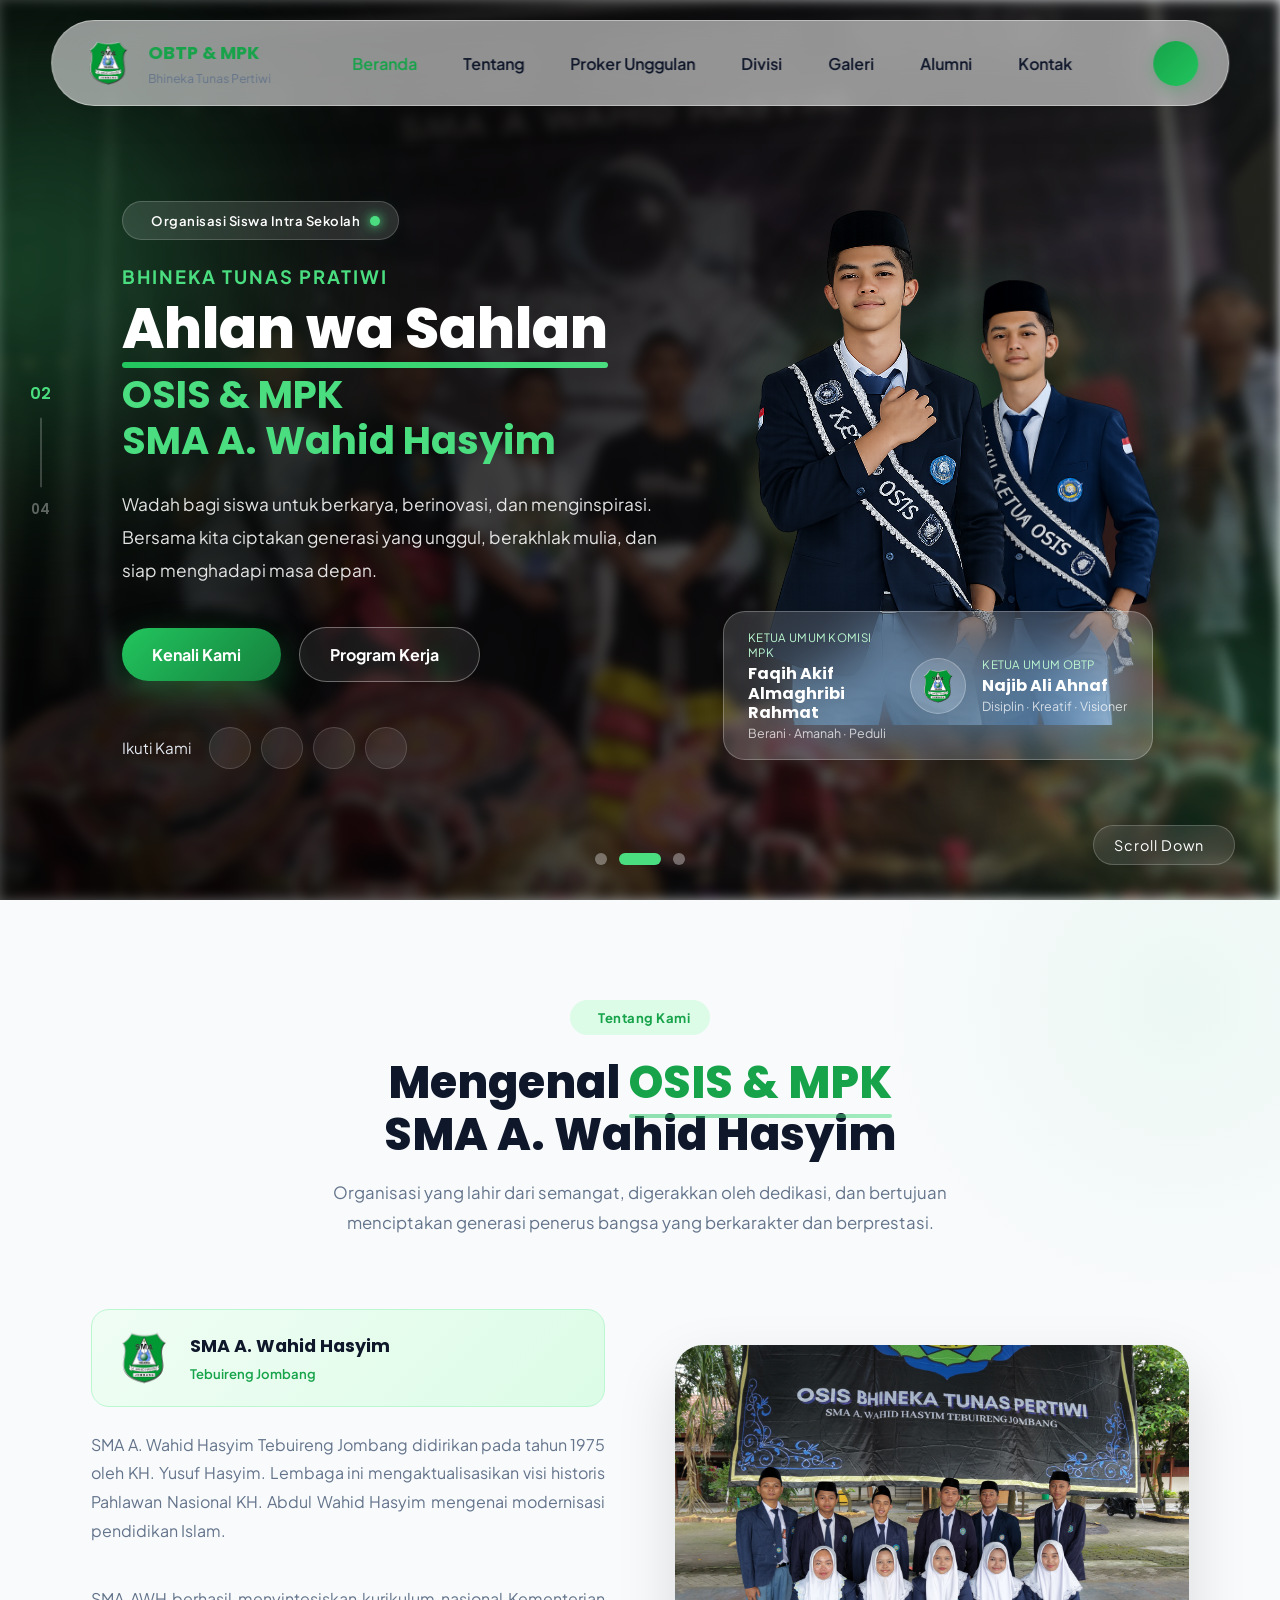
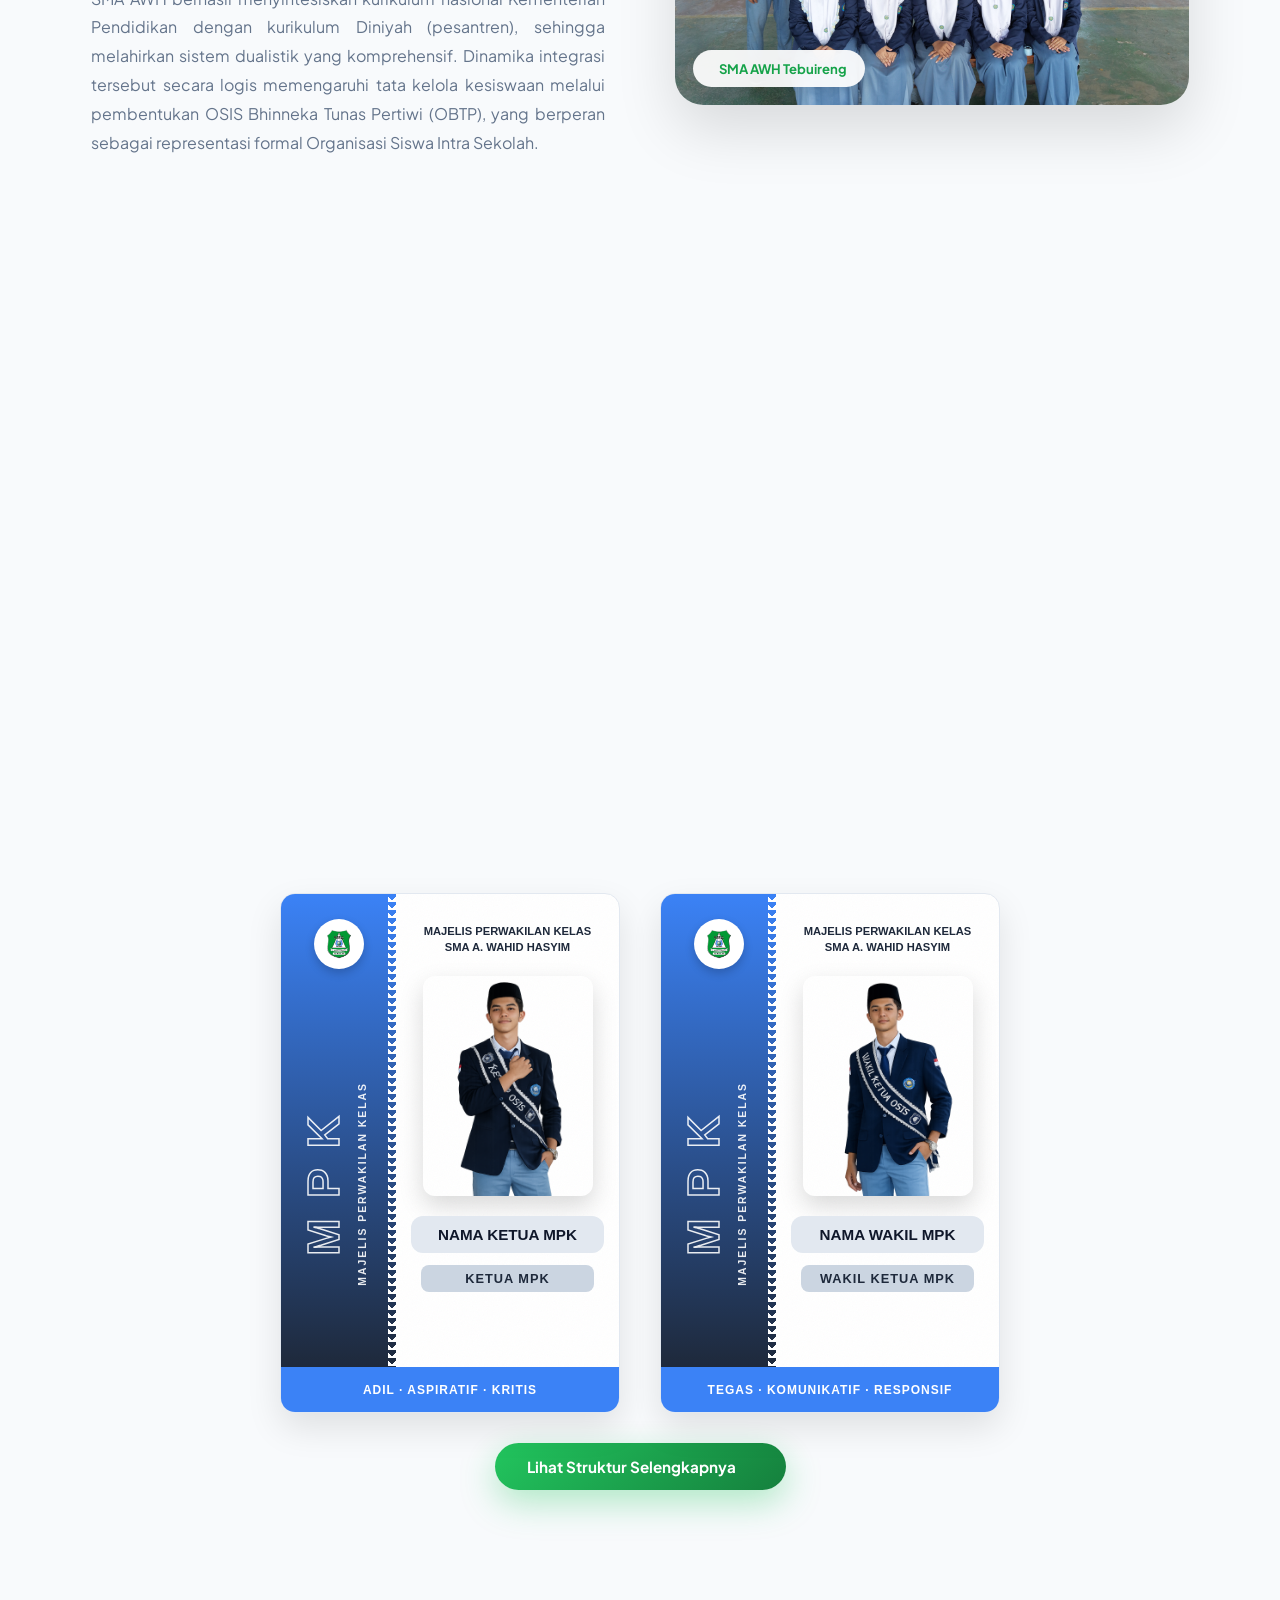
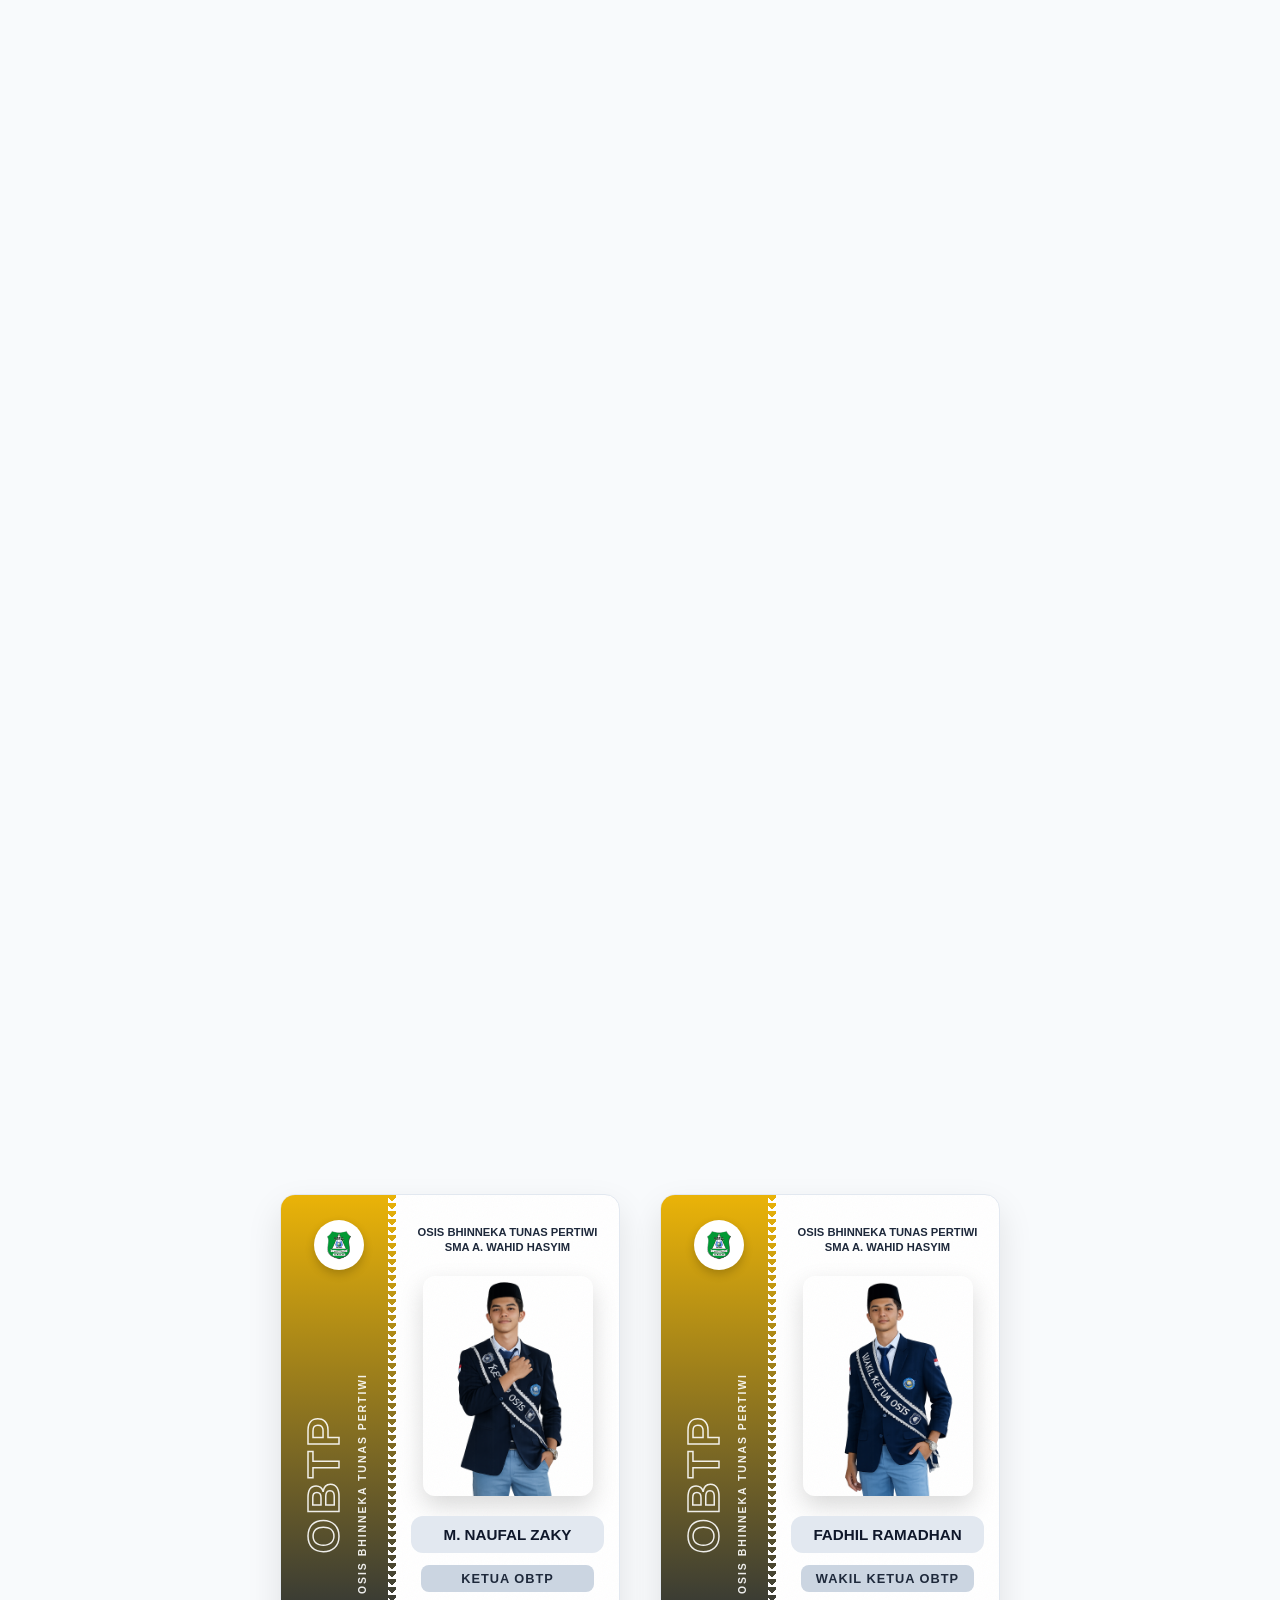
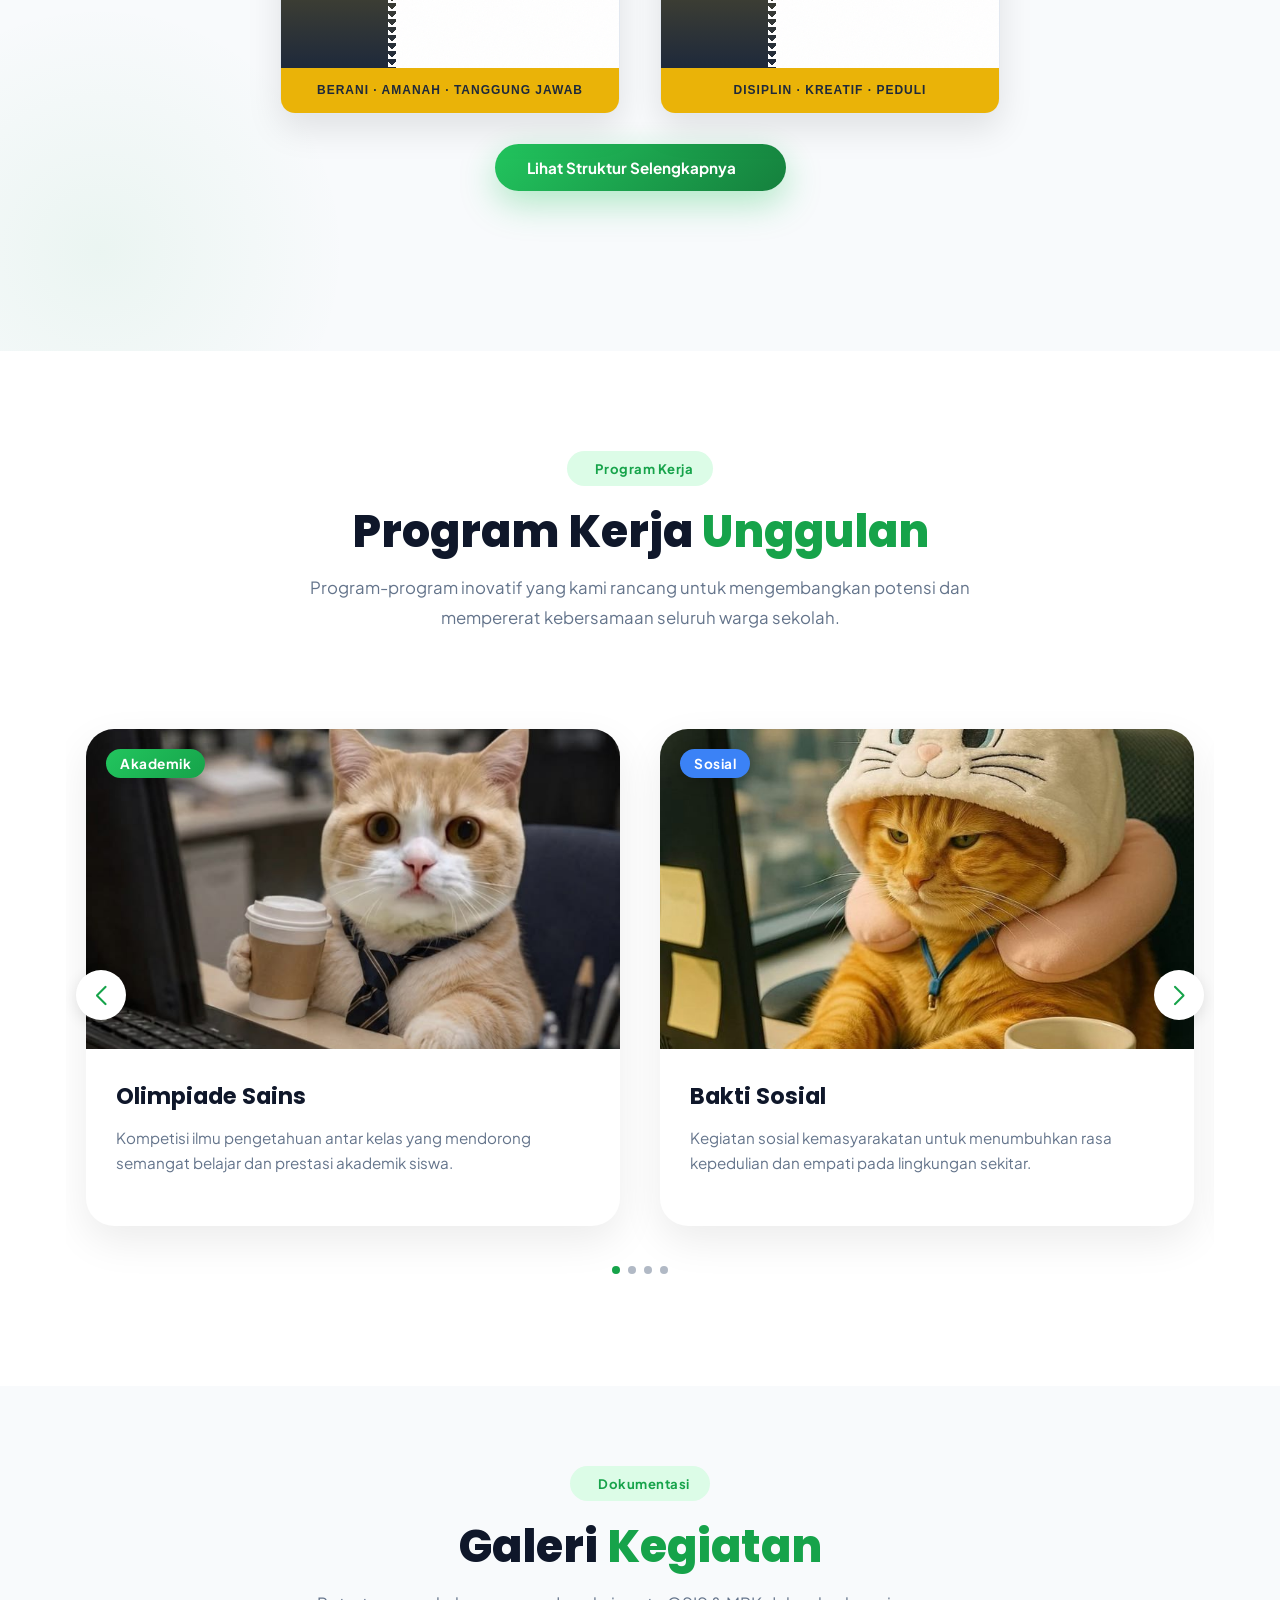
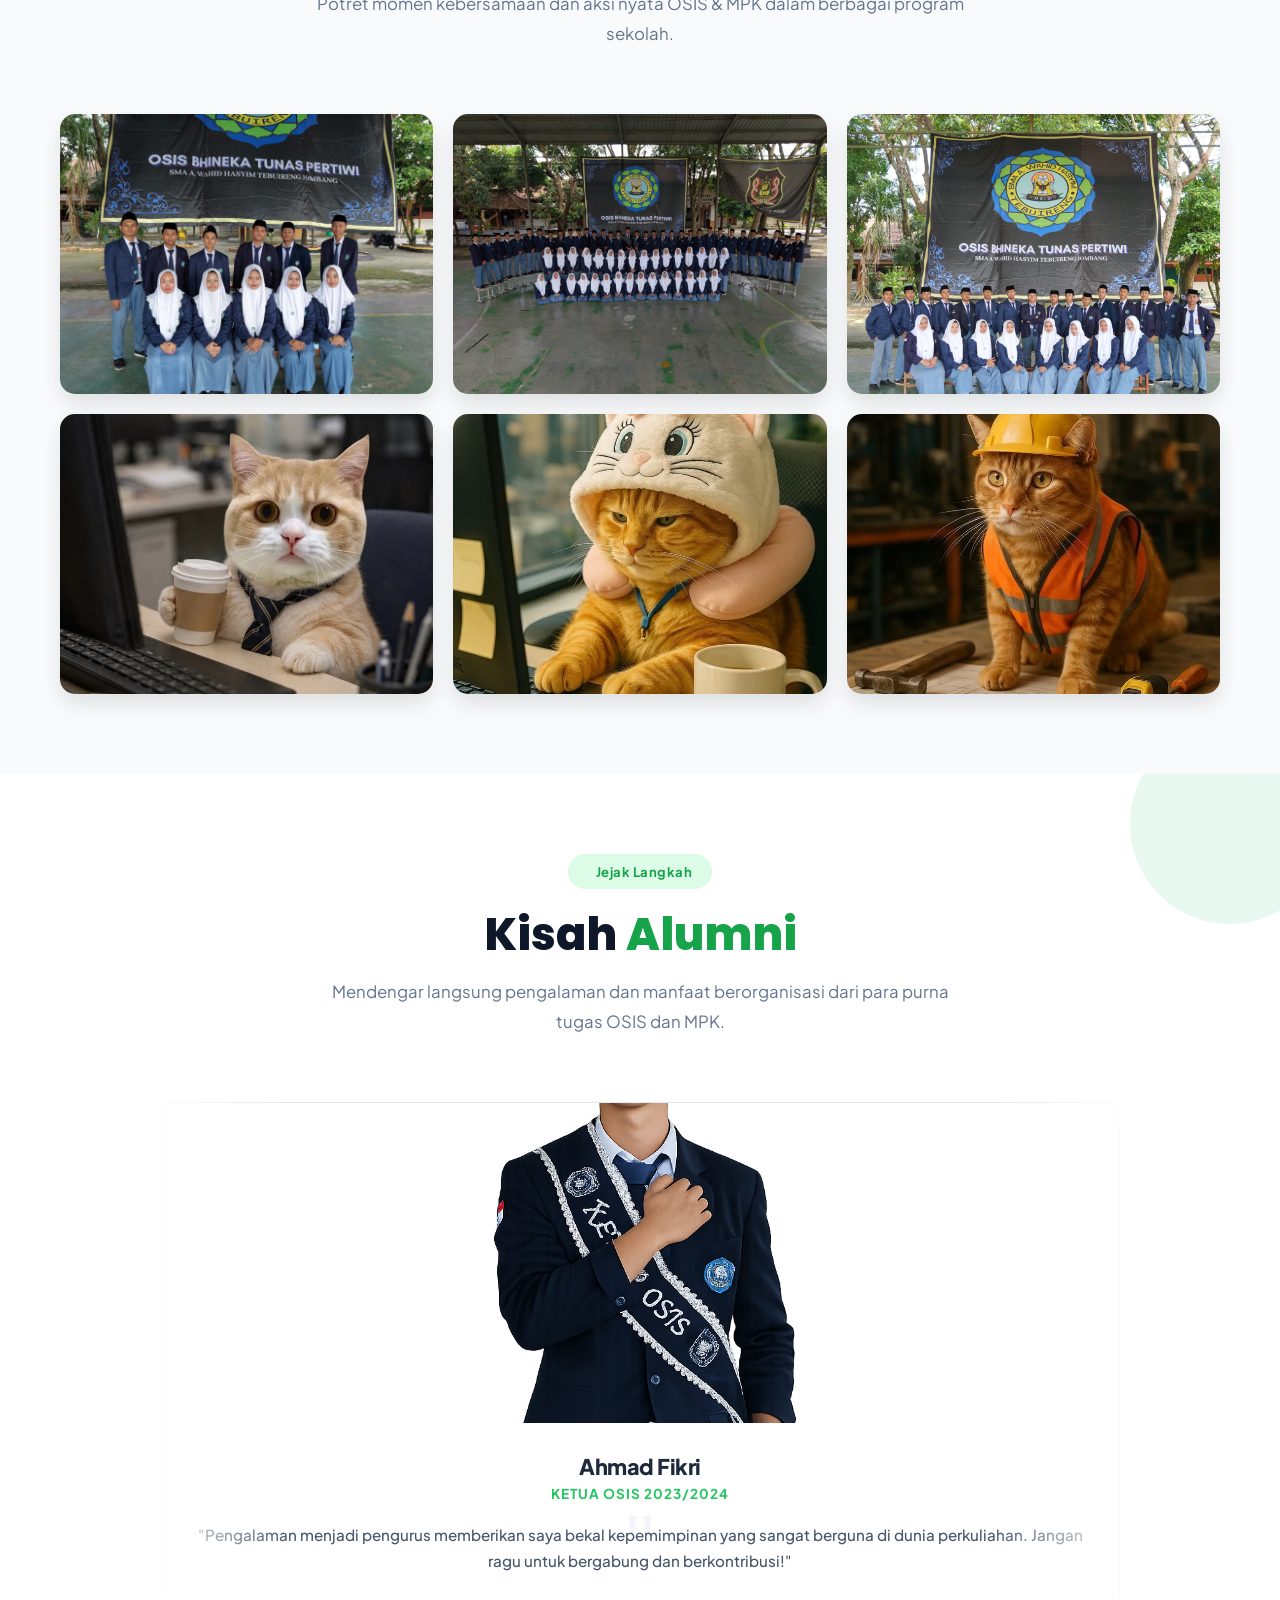
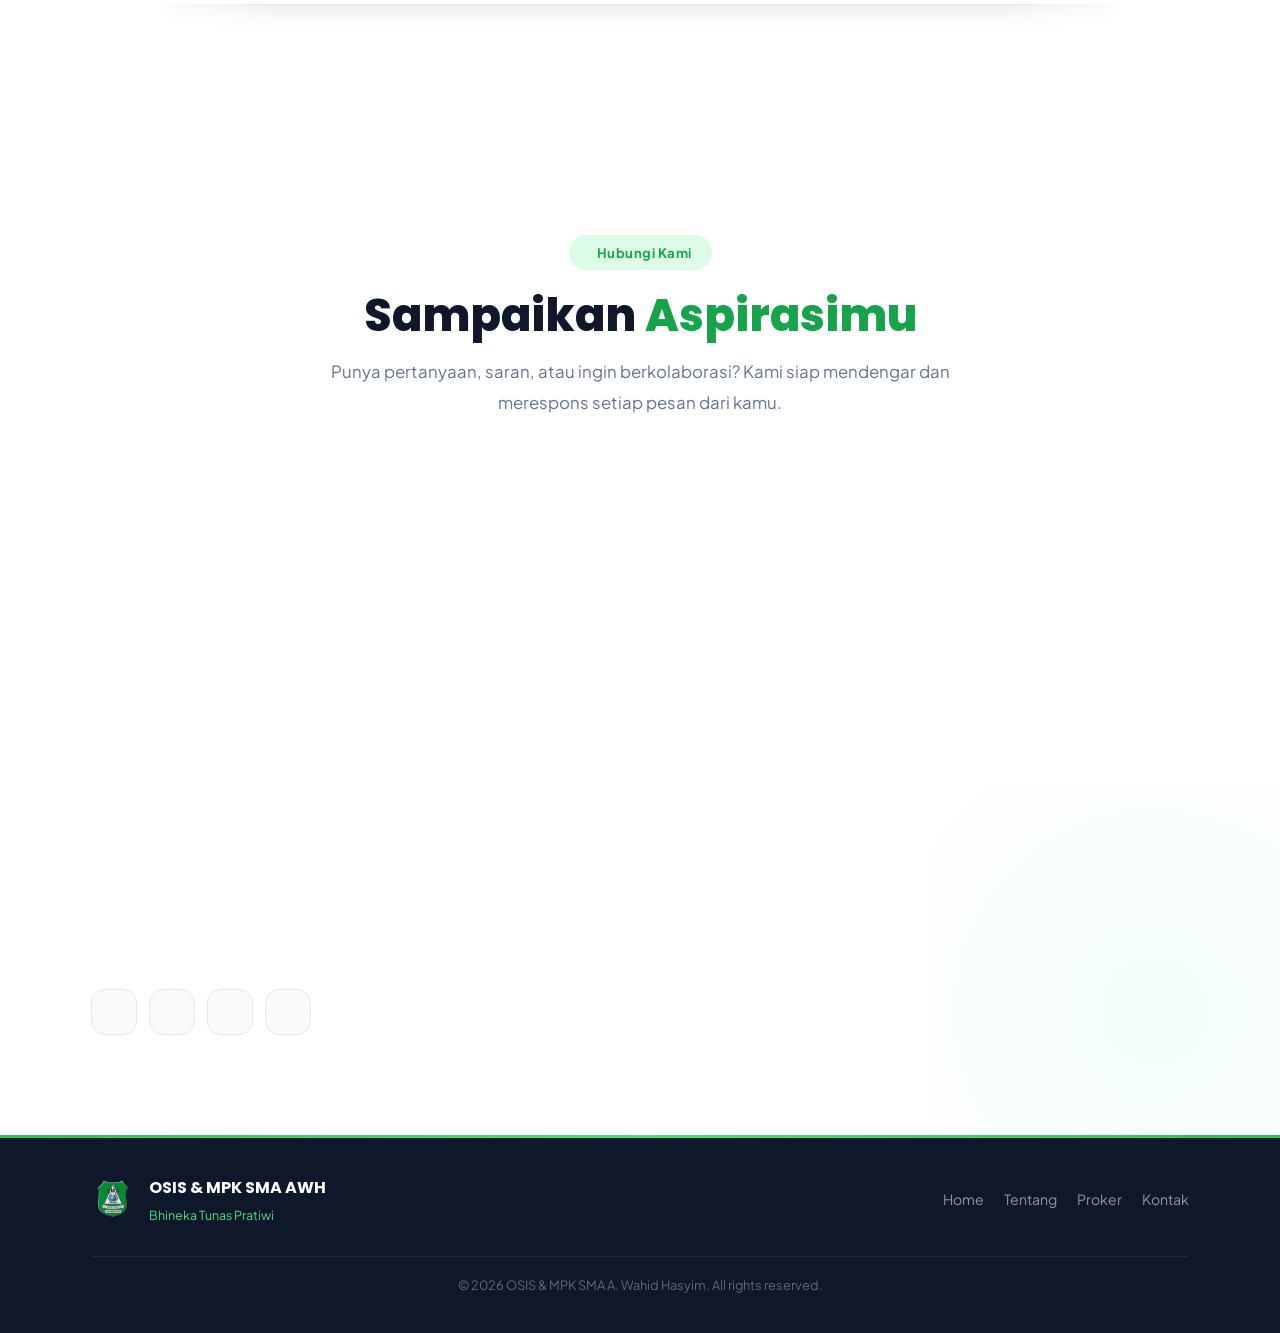
==== index.html @ 9068c8c9 "Initial commit" ====
<!DOCTYPE html>
<html lang="id">

<head>
    <meta charset="UTF-8">
    <meta name="viewport" content="width=device-width, initial-scale=1.0">
    <meta name="description"
        content="Website resmi OSIS & MPK SMA A. Wahid Hasyim - Bhineka Tunas Pratiwi. Organisasi Siswa Intra Sekolah yang bergerak dalam pengembangan potensi siswa.">
    <title>OSIS & MPK SMA A. Wahid Hasyim</title>

    <!-- Favicon -->
    <link rel="icon" type="image/png" href="assets/img/logosmaawh.png">

    <!-- Google Font -->
    <link rel="preconnect" href="https://fonts.googleapis.com">
    <link rel="preconnect" href="https://fonts.gstatic.com" crossorigin>
    <link
        href="https://fonts.googleapis.com/css2?family=Poppins:wght@400;500;600;700;800&family=Plus+Jakarta+Sans:wght@400;500;600;700&display=swap"
        rel="stylesheet">

    <!-- Remix Icon -->
    <link href="https://cdn.jsdelivr.net/npm/remixicon/fonts/remixicon.css" rel="stylesheet">

    <!-- Swiper CSS -->
    <link rel="stylesheet" href="https://cdn.jsdelivr.net/npm/swiper@10/swiper-bundle.min.css" />

    <link rel="stylesheet" href="assets/css/style.css">
    <link rel="stylesheet" href="assets/css/animations.css">
</head>

<body>

    <!-- Progress Bar -->
    <div class="progress-bar" id="progressBar"></div>

    <!-- =========================================
                    NAVBAR
    ========================================== -->
    <header class="navbar" id="navbar">
        <div class="navbar-container">

            <a href="#home" class="logo">
                <img src="assets/img/logosmaawh.png" alt="Logo OSIS">
                <div class="logo-text">
                    <h2>OBTP & MPK</h2>
                    <span>Bhineka Tunas Pertiwi</span>
                </div>
            </a>

            <nav class="desktop-menu">
                <a href="#home" class="nav-link active">Beranda</a>
                <a href="#tentang" class="nav-link">Tentang</a>
                <a href="#proker" class="nav-link">Proker Unggulan</a>
                <div class="dropdown">
                    <button class="dropdown-btn">Divisi <i class="ri-arrow-down-s-line"></i></button>
                    <div class="dropdown-content">
                        <a href="pengurus-obtp.html" class="dropdown-card">
                            <i class="ri-team-line"></i>
                            <div>
                                <h4>Divisi OBTP</h4>
                                <p>Pengelola program kerja OBTP</p>
                            </div>
                        </a>
                        <a href="pengurus-mpk.html" class="dropdown-card">
                            <i class="ri-government-line"></i>
                            <div>
                                <h4>Komisi MPK</h4>
                                <p>Pengawas dan penyalur aspirasi</p>
                            </div>
                        </a>
                    </div>
                </div>
                <a href="#galeri" class="nav-link">Galeri</a>
                <a href="#alumni" class="nav-link">Alumni</a>
                <a href="#kontak" class="nav-link">Kontak</a>
            </nav>

            <div class="nav-actions" style="display: flex; align-items: center; gap: 15px;">
                <button id="themeToggle" class="theme-toggle" aria-label="Toggle Dark Mode">
                    <i class="ri-moon-line"></i>
                </button>

                <button id="menuBtn" class="menu-btn"><i class="ri-menu-4-line"></i></button>
            </div>
        </div>
    </header>

    <!-- Mobile Menu -->
    <div class="mobile-menu" id="mobileMenu">
        <button id="closeBtn" class="close-btn"><i class="ri-close-line"></i></button>
        <div class="mobile-content">
            <a href="#home">Home</a>
            <a href="#tentang">Tentang</a>
            <a href="#proker">Proker Unggulan</a>
            <a href="pengurus-obtp.html">Divisi OBTP</a>
            <a href="pengurus-mpk.html">Komisi MPK</a>
            <a href="#galeri">Galeri</a>
            <a href="#alumni">Alumni</a>
            <a href="#kontak">Contact</a>
        </div>
    </div>

    <!-- =========================================
                HERO SECTION
    ========================================== -->
    <section class="hero" id="home">

        <!-- Particle Background for Hero -->
        <div id="hero-particles"></div>

        <div class="hero__background">
            <div class="hero__overlay"></div>
            <img src="assets/img/sekolah.jpg" class="hero__bg active" alt="Sekolah">
            <img src="assets/img/pensi.jpeg" class="hero__bg" alt="Pensi">
            <img src="assets/img/paskib.jpg" class="hero__bg" alt="Paskibra">
            <img src="assets/img/ger.webp" class="hero__bg" alt="Kegiatan">
        </div>

        <div class="hero__blur blur-1"></div>
        <div class="hero__blur blur-2"></div>

        <div class="hero__counter">
            <span class="hero__counter-num active-num">01</span>
            <div class="hero__counter-line">
                <div class="hero__counter-progress"></div>
            </div>
            <span class="hero__counter-num">04</span>
        </div>

        <div class="container hero__container">

            <!-- LEFT -->
            <div class="hero__content">
                <div class="hero__badge">
                    <i class="ri-team-fill"></i>
                    Organisasi Siswa Intra Sekolah
                    <span class="hero__dot"></span>
                </div>

                <h3 class="hero__small-title">Bhineka Tunas Pratiwi</h3>

                <h1 class="hero__title">
                    <span id="changingText">Selamat Datang</span>
                </h1>

                <h2 class="hero__school">
                    OSIS & MPK<br>SMA A. Wahid Hasyim
                </h2>

                <p class="hero__description">
                    Wadah bagi siswa untuk berkarya, berinovasi, dan menginspirasi.
                    Bersama kita ciptakan generasi yang unggul, berakhlak mulia,
                    dan siap menghadapi masa depan.
                </p>

                <div class="hero__buttons">
                    <a href="#tentang" class="btn btn-primary" id="btnKenaliKami">
                        Kenali Kami <i class="ri-arrow-right-line"></i>
                    </a>
                    <a href="#proker" class="btn btn-outline" id="btnProgramKerja">
                        Program Kerja <i class="ri-calendar-line"></i>
                    </a>
                </div>

                <div class="hero__social">
                    <span>Ikuti Kami</span>
                    <a href="#" id="socialIG" aria-label="Instagram"><i class="ri-instagram-line"></i></a>
                    <a href="#" id="socialYT" aria-label="YouTube"><i class="ri-youtube-line"></i></a>
                    <a href="#" id="socialTT" aria-label="TikTok"><i class="ri-tiktok-line"></i></a>
                    <a href="#" id="socialWeb" aria-label="Website"><i class="ri-global-line"></i></a>
                </div>
            </div>

            <!-- RIGHT -->
            <div class="hero__image">
                <div class="hero__circle"></div>

                <!-- Foto Ketua & Wakil -->
                <img src="assets/img/ketua.png" class="hero__person hero__ketua" alt="Ketua OSIS">
                <img src="assets/img/wakil.png" class="hero__person hero__wakil" alt="Wakil Ketua">

                <!-- Stat Card Kanan Atas -->
                <div class="hero__stat">
                    <i class="ri-team-fill"></i>
                    <h2>500+</h2>
                    <p>Siswa Aktif</p>
                </div>

                <!-- Stat Card Kanan Bawah -->
                <div class="hero__stat hero__stat--2">
                    <i class="ri-trophy-fill"></i>
                    <h2>25+</h2>
                    <p>Prestasi</p>
                </div>

                <!-- Profile Card Bawah -->
                <div class="hero__profile">
                    <div class="profile">
                        <small>Ketua Umum Komisi MPK</small>
                        <h3>Faqih Akif Almaghribi Rahmat</h3>
                        <p>Berani · Amanah · Peduli</p>
                    </div>
                    <div class="profile__logo">
                        <img src="assets/img/logosmaawh.png" alt="Logo">
                    </div>
                    <div class="profile">
                        <small>Ketua Umum OBTP</small>
                        <h3>Najib Ali Ahnaf</h3>
                        <p>Disiplin · Kreatif · Visioner</p>
                    </div>
                </div>
            </div>

        </div>

        <div class="hero__indicator">
            <span class="active"></span>
            <span></span>
            <span></span>
        </div>

        <div class="hero__scroll" id="scrollDown">
            <span>Scroll Down</span>
            <i class="ri-arrow-down-line"></i>
        </div>

    </section>

    <!-- =========================================
                TENTANG KAMI
    ========================================== -->
    <section class="about" id="tentang">

        <div class="about__header">
            <div class="about__badge">
                <i class="ri-information-line"></i> Tentang Kami
            </div>
            <h2 class="about__title">Mengenal <span>OSIS & MPK</span><br>SMA A. Wahid Hasyim</h2>
            <p class="about__subtitle">
                Organisasi yang lahir dari semangat, digerakkan oleh dedikasi, dan bertujuan
                menciptakan generasi penerus bangsa yang berkarakter dan berprestasi.
            </p>
        </div>

        <div class="container about__container" style="margin-bottom: 80px;">
            <!-- LEFT: INFO SMA AWH -->
            <div class="about__content">
                <div class="about__identity">
                    <img src="assets/img/logosmaawh.png" alt="Logo SMA AWH"
                        style="width: 60px; height: 60px; object-fit: contain;">
                    <div>
                        <h4>SMA A. Wahid Hasyim</h4>
                        <span>Tebuireng Jombang</span>
                    </div>
                </div>

                <p class="about__desc" style="text-align: justify; line-height: 1.8;">
                    SMA A. Wahid Hasyim Tebuireng Jombang didirikan pada tahun 1975 oleh KH. Yusuf Hasyim. Lembaga ini
                    mengaktualisasikan visi historis Pahlawan Nasional KH. Abdul Wahid Hasyim mengenai modernisasi
                    pendidikan Islam.
                </p>
                <p class="about__desc" style="text-align: justify; line-height: 1.8; margin-top: 15px;">
                    SMA AWH berhasil menyintesiskan kurikulum nasional Kementerian Pendidikan dengan kurikulum Diniyah
                    (pesantren), sehingga melahirkan sistem dualistik yang komprehensif. Dinamika integrasi tersebut
                    secara logis memengaruhi tata kelola kesiswaan melalui pembentukan OSIS Bhinneka Tunas Pertiwi
                    (OBTP), yang berperan sebagai representasi formal Organisasi Siswa Intra Sekolah.
                </p>
            </div>

            <!-- RIGHT: GALERI FOTO SMA AWH -->
            <div class="about__gallery">
                <div class="about__img-main">
                    <img src="assets/img/DJI_20260421094347_0028_D.JPG" alt="SMA A. Wahid Hasyim"
                        style="border-radius: 20px; box-shadow: 0 10px 30px rgba(0,0,0,0.1);">
                    <div class="about__img-badge">
                        <i class="ri-building-fill"></i> SMA AWH Tebuireng
                    </div>
                </div>
            </div>
        </div>

        <div class="container about__container" style="margin-bottom: 40px;">

            <!-- LEFT: INFO MPK -->
            <div class="about__content">
                <div class="about__identity">
                    <img src="assets/img/logosmaawh.png" alt="Logo MPK"
                        style="width: 60px; height: 60px; object-fit: contain;">
                    <div>
                        <h4>Komisi MPK</h4>
                        <span>Majelis Perwakilan Kelas</span>
                    </div>
                </div>

                <p class="about__desc" style="text-align: justify; line-height: 1.8;">
                    Majelis Perwakilan Kelas (MPK) adalah lembaga legislatif siswa yang berada dibawah naungan SMA A.
                    Wahid Hasyim Tebuireng yang berperan sebagai wadah aspirasi peserta didik serta menjadi mitra kerja
                    OSIS Bhinneka Tunas Pertiwi (OBTP) dalam menjalankan program-program sekolah. MPK bertugas
                    mengawasi, mengevaluasi, dan memberikan masukan terhadap kinerja OSIS agar kegiatan yang
                    dilaksanakan sesuai dengan kebutuhan dan kepentingan warga sekolah.
                </p>

                <p class="about__desc" style="text-align: justify; line-height: 1.8; margin-top: 15px;">
                    Di SMA A. Wahid Hasyim Tebuireng, MPK memiliki struktural yang di awasi langsung oleh Dewan Pembina
                    yang akan membimbing jalannya organisasi melalui Formatur atau Badan Pengurus Harian. Untuk
                    mendukung pelaksanaan tugas MPK, organisasi ini dibagi kedalam delapan komisi yang memiliki bidang
                    kerja masing-masing.
                </p>


            </div>

            <!-- RIGHT: GALERI FOTO MPK -->
            <div class="about__gallery">
                <div class="about__img-main">
                    <img src="assets/img/download (4).jpg" alt="Kegiatan MPK"
                        onerror="this.src='assets/img/FRS00737.JPG'">
                    <div class="about__img-badge">
                        <i class="ri-government-fill"></i> MPK SMA AWH
                    </div>
                </div>
                <div class="about__img-grid">
                    <div class="about__img-small">
                        <img src="assets/img/download (3).jpg" alt="Rapat MPK"
                            onerror="this.src='assets/img/DJI_20260421094347_0028_D.JPG'">
                        <div class="about__img-overlay"><i class="ri-group-line"></i></div>
                    </div>
                    <div class="about__img-small">
                        <img src="assets/img/download (5).jpg" alt="Aspirasi"
                            onerror="this.src='assets/img/DJI_20260427112136_0042_D.JPG'">
                        <div class="about__img-overlay"><i class="ri-file-list-3-line"></i></div>
                    </div>
                </div>
            </div>

        </div>

        <!-- PENGURUS MPK -->
        <div class="container about__pengurus" style="margin-bottom: 80px;">
            <div class="about__cards" style="display: flex; flex-wrap: wrap; justify-content: center; gap: 40px;">
                <div class="id-card id-card--mpk">
                    <div class="id-card__inner">
                        <div class="id-card__sidebar">
                            <div class="id-card__logo">
                                <img src="assets/img/logosmaawh.png" alt="Logo SMA AWH">
                            </div>
                            <div class="id-card__vert-wrapper">
                                <div class="id-card__vert-text">M P K</div>
                                <div class="id-card__vert-subtext">Majelis Perwakilan Kelas</div>
                            </div>
                        </div>
                        <div class="id-card__main">
                            <div class="id-card__header">
                                MAJELIS PERWAKILAN KELAS<br>SMA A. WAHID HASYIM
                            </div>
                            <div class="id-card__photo">
                                <img src="assets/img/ketua.png" alt="Ketua MPK">
                            </div>
                            <div class="id-card__name">Nama Ketua MPK</div>
                            <div class="id-card__position">KETUA MPK</div>
                        </div>
                    </div>
                    <div class="id-card__footer">
                        Adil · Aspiratif · Kritis
                    </div>
                </div>

                <div class="id-card id-card--mpk">
                    <div class="id-card__inner">
                        <div class="id-card__sidebar">
                            <div class="id-card__logo">
                                <img src="assets/img/logosmaawh.png" alt="Logo SMA AWH">
                            </div>
                            <div class="id-card__vert-wrapper">
                                <div class="id-card__vert-text">M P K</div>
                                <div class="id-card__vert-subtext">Majelis Perwakilan Kelas</div>
                            </div>
                        </div>
                        <div class="id-card__main">
                            <div class="id-card__header">
                                MAJELIS PERWAKILAN KELAS<br>SMA A. WAHID HASYIM
                            </div>
                            <div class="id-card__photo">
                                <img src="assets/img/wakil.png" alt="Wakil Ketua MPK"
                                    onerror="this.src='assets/img/ketua.png'">
                            </div>
                            <div class="id-card__name">Nama Wakil MPK</div>
                            <div class="id-card__position">WAKIL KETUA MPK</div>
                        </div>
                    </div>
                    <div class="id-card__footer">
                        Tegas · Komunikatif · Responsif
                    </div>
                </div>
            </div>

            <div class="about__more-action" style="text-align: center; margin-top: 30px;">
                <a href="pengurus-mpk.html" class="about__cta"
                    style="display: inline-flex; justify-content: center; width: auto; padding: 14px 32px;">
                    Lihat Struktur Selengkapnya <i class="ri-group-line" style="margin-left: 8px;"></i>
                </a>
            </div>
        </div>

        <div class="container about__container" style="margin-bottom: 40px;">

            <!-- LEFT: GALERI FOTO OBTP -->
            <div class="about__gallery">
                <div class="about__img-main">
                    <img src="assets/img/DJI_20260427112136_0042_D.JPG" alt="Foto Sekolah SMA AWH">
                    <div class="about__img-badge">
                        <i class="ri-team-fill"></i> OSIS Bhineka Tunas Pratiwi
                    </div>
                </div>
                <div class="about__img-grid">
                    <div class="about__img-small">
                        <img src="assets/img/DJI_20260421094347_0028_D.JPG" alt="Gedung Sekolah">
                        <div class="about__img-overlay"><i class="ri-landscape-line"></i></div>
                    </div>
                    <div class="about__img-small">
                        <img src="assets/img/FRS00737.JPG" alt="Kegiatan OSIS">
                        <div class="about__img-overlay"><i class="ri-group-line"></i></div>
                    </div>
                </div>
                <div class="about__float-card">
                    <div class="about__float-stat">
                        <span class="about__float-num">500+</span>
                        <span class="about__float-label">Siswa Aktif</span>
                    </div>
                    <div class="about__float-divider"></div>
                    <div class="about__float-stat">
                        <span class="about__float-num">25+</span>
                        <span class="about__float-label">Prestasi</span>
                    </div>
                    <div class="about__float-divider"></div>
                    <div class="about__float-stat">
                        <span class="about__float-num">12+</span>
                        <span class="about__float-label">Program Kerja</span>
                    </div>
                </div>
            </div>

            <!-- RIGHT: INFO OBTP -->
            <div class="about__content">
                <div class="about__identity">
                    <img src="assets/img/logosmaawh.png" alt="Logo OBTP"
                        style="width: 60px; height: 60px; object-fit: contain;">
                    <div>
                        <h4>Divisi OBTP</h4>
                        <span>Osis Bhinneka Tunas Pertiwi</span>
                    </div>
                </div>

                <p class="about__desc" style="text-align: justify; line-height: 1.8;">
                    OBTP Merupakan organisasi yang berada dalam naungan sekolah SMA A. Wahid Hasyim Tebuireng Jombang.
                    OBTP sendiri memiliki kepanjangan yaitu Osis Bhineka Tunas Pertiwi, yang bermakna Osis sebagai
                    Organisasi yang berada dilingkungan sekolah, Bhinneka yang berarti berbeda beda, Tunas juga memiliki
                    arti pemuda pemudi, dan Pertiwi bermakna yang cinta tanah air. Maka kalau disambungkan makna dari
                    nama OBTP sendiri yaitu organisasi yang berada dalam lingkungan sekolah yang didalamnya terdapat
                    pemuda pemudi cinta tanah air.
                </p>

                <p class="about__desc" style="text-align: justify; line-height: 1.8; margin-top: 15px;">
                    OBTP memikul nomenklatur yang merefleksikan internalisasi nasionalisme dan pluralisme di tengah
                    heterogenitas latar belakang santri. Sebagai tempat ladang kepemimpinan, organisasi ini
                    mengonstruksi nilai nilai demokrasi modern yang diselaraskan dengan tradisi spiritual pesantren.
                    OBTP adalah organisasi yang di dalamnya terkumpul para siswa siswi yang diberi kesempatan untuk
                    terlibat dalam penyelenggaraan kegiatan sekolah. Melalui OBTP, siswa siswi diajak untuk menjadi agen
                    perubahan di lingkungan sekolah, mengorganisir berbagai kegiatan, serta berperan dalam meningkatkan
                    kualitas kehidupan sekolah.
                </p>

                <p class="about__desc" style="text-align: justify; line-height: 1.8; margin-top: 15px;">
                    Di SMA A. Wahid Hasyim Tebuireng Jombang, OBTP menjadi pusat koordinasi berbagai kegiatan, baik itu
                    akademik maupun non akademik, yang melibatkan seluruh siswa siswi dan civitas sekolah AWH kita.
                    Organisasi ini memberikan kesempatan bagi siswa untuk belajar tentang pengelolaan kegiatan,
                    penyusunan anggaran, komunikasi antar anggota, dan bagaimana menghadapi tantangan dalam memimpin
                    sebuah organisasi. Selain itu, OBTP juga memiliki tanggung jawab besar dalam meralisasikan aspirasi
                    siswa siswi dan menjaga hubungan yang harmonis antara siswa siswi dengan pihak sekolah.
                </p>

                <a href="#proker" class="about__cta" style="margin-top: 25px;">
                    Lihat Program Kerja <i class="ri-arrow-right-line"></i>
                </a>
            </div>

        </div>

        <!-- PENGURUS OBTP -->
        <div class="container about__pengurus" style="margin-bottom: 80px;">
            <div class="about__cards" style="display: flex; flex-wrap: wrap; justify-content: center; gap: 40px;">
                <div class="id-card id-card--obtp">
                    <div class="id-card__inner">
                        <div class="id-card__sidebar">
                            <div class="id-card__logo">
                                <img src="assets/img/logosmaawh.png" alt="Logo SMA AWH">
                            </div>
                            <div class="id-card__vert-wrapper">
                                <div class="id-card__vert-text">OBTP</div>
                                <div class="id-card__vert-subtext">Osis Bhinneka Tunas Pertiwi</div>
                            </div>
                        </div>
                        <div class="id-card__main">
                            <div class="id-card__header">
                                OSIS BHINNEKA TUNAS PERTIWI<br>SMA A. WAHID HASYIM
                            </div>
                            <div class="id-card__photo">
                                <img src="assets/img/ketua.png" alt="Ketua OBTP">
                            </div>
                            <div class="id-card__name">M. Naufal Zaky</div>
                            <div class="id-card__position">KETUA OBTP</div>
                        </div>
                    </div>
                    <div class="id-card__footer">
                        Berani · Amanah · Tanggung Jawab
                    </div>
                </div>

                <div class="id-card id-card--obtp">
                    <div class="id-card__inner">
                        <div class="id-card__sidebar">
                            <div class="id-card__logo">
                                <img src="assets/img/logosmaawh.png" alt="Logo SMA AWH">
                            </div>
                            <div class="id-card__vert-wrapper">
                                <div class="id-card__vert-text">OBTP</div>
                                <div class="id-card__vert-subtext">Osis Bhinneka Tunas Pertiwi</div>
                            </div>
                        </div>
                        <div class="id-card__main">
                            <div class="id-card__header">
                                OSIS BHINNEKA TUNAS PERTIWI<br>SMA A. WAHID HASYIM
                            </div>
                            <div class="id-card__photo">
                                <img src="assets/img/wakil.png" alt="Wakil Ketua OBTP">
                            </div>
                            <div class="id-card__name">Fadhil Ramadhan</div>
                            <div class="id-card__position">WAKIL KETUA OBTP</div>
                        </div>
                    </div>
                    <div class="id-card__footer">
                        Disiplin · Kreatif · Peduli
                    </div>
                </div>
            </div>
            <div class="about__more-action" style="text-align: center; margin-top: 30px;">
                <a href="pengurus-obtp.html" class="about__cta"
                    style="display: inline-flex; justify-content: center; width: auto; padding: 14px 32px;">
                    Lihat Struktur Selengkapnya <i class="ri-group-line" style="margin-left: 8px;"></i>
                </a>
            </div>
        </div>

    </section>

    <!-- =========================================
                PROKER UNGGULAN
    ========================================== -->
    <section class="proker" id="proker">

        <!-- Particle Background Container -->
        <div id="proker-particles"></div>

        <div class="section-header">
            <div class="section-badge green">
                <i class="ri-calendar-check-line"></i> Program Kerja
            </div>
            <h2 class="section-title">Program Kerja <span>Unggulan</span></h2>
            <p class="section-subtitle">
                Program-program inovatif yang kami rancang untuk mengembangkan potensi
                dan mempererat kebersamaan seluruh warga sekolah.
            </p>
        </div>

        <div class="container proker__container">
            <!-- Swiper -->
            <div class="swiper prokerSwiper">
                <div class="swiper-wrapper">

                    <!-- Card 1 -->
                    <div class="swiper-slide">
                        <div class="proker__card-3d" data-tilt data-tilt-max="10" data-tilt-speed="400"
                            data-tilt-glare="true" data-tilt-max-glare="0.3">
                            <div class="proker__card-3d-img">
                                <img src="assets/img/download (3).jpg" alt="Olimpiade Sains">
                                <span class="proker__tag-3d">Akademik</span>
                            </div>
                            <div class="proker__card-3d-content">
                                <h3>Olimpiade Sains</h3>
                                <p>Kompetisi ilmu pengetahuan antar kelas yang mendorong semangat belajar dan prestasi
                                    akademik siswa.</p>
                            </div>
                        </div>
                    </div>

                    <!-- Card 2 -->
                    <div class="swiper-slide">
                        <div class="proker__card-3d" data-tilt data-tilt-max="10" data-tilt-speed="400"
                            data-tilt-glare="true" data-tilt-max-glare="0.3">
                            <div class="proker__card-3d-img">
                                <img src="assets/img/download (4).jpg" alt="Bakti Sosial">
                                <span class="proker__tag-3d" style="background:#3B82F6">Sosial</span>
                            </div>
                            <div class="proker__card-3d-content">
                                <h3>Bakti Sosial</h3>
                                <p>Kegiatan sosial kemasyarakatan untuk menumbuhkan rasa kepedulian dan empati pada
                                    lingkungan sekitar.</p>
                            </div>
                        </div>
                    </div>

                    <!-- Card 3 -->
                    <div class="swiper-slide">
                        <div class="proker__card-3d" data-tilt data-tilt-max="10" data-tilt-speed="400"
                            data-tilt-glare="true" data-tilt-max-glare="0.3">
                            <div class="proker__card-3d-img">
                                <img src="assets/img/download (5).jpg" alt="Pentas Seni">
                                <span class="proker__tag-3d" style="background:#F59E0B">Seni & Budaya</span>
                            </div>
                            <div class="proker__card-3d-content">
                                <h3>Pentas Seni</h3>
                                <p>Ajang kreativitas siswa dalam bidang seni pertunjukan, musik, tari, dan teater yang
                                    memukau.</p>
                            </div>
                        </div>
                    </div>

                    <!-- Card 4 -->
                    <div class="swiper-slide">
                        <div class="proker__card-3d" data-tilt data-tilt-max="10" data-tilt-speed="400"
                            data-tilt-glare="true" data-tilt-max-glare="0.3">
                            <div class="proker__card-3d-img">
                                <img src="assets/img/download (6).jpg" alt="Gerakan Hijau">
                                <span class="proker__tag-3d" style="background:#8B5CF6">Lingkungan</span>
                            </div>
                            <div class="proker__card-3d-content">
                                <h3>Gerakan Hijau Sekolah</h3>
                                <p>Program penghijauan dan kepedulian lingkungan dengan menanam pohon dan menjaga
                                    kebersihan sekolah.</p>
                            </div>
                        </div>
                    </div>

                </div>

                <!-- If we need pagination -->
                <div class="swiper-pagination"></div>

                <!-- If we need navigation buttons -->
                <div class="swiper-button-prev"></div>
                <div class="swiper-button-next"></div>
            </div>
        </div>

    </section>



    <!-- =========================================
                GALERI
    ========================================== -->
    <section class="galeri" id="galeri">
        <div class="section-header">
            <div class="section-badge green">
                <i class="ri-gallery-fill"></i> Dokumentasi
            </div>
            <h2 class="section-title">Galeri <span>Kegiatan</span></h2>
            <p class="section-subtitle">
                Potret momen kebersamaan dan aksi nyata OSIS & MPK dalam berbagai program sekolah.
            </p>
        </div>

        <div class="container galeri__grid">
            <div class="galeri__card">
                <img src="assets/img/DJI_20260421094347_0028_D.JPG" alt="Kegiatan 1">
                <div class="galeri__overlay">
                    <h4>Upacara Bendera</h4>
                    <p>Kegiatan rutin apel pagi</p>
                </div>
            </div>
            <div class="galeri__card">
                <img src="assets/img/DJI_20260427112136_0042_D.JPG" alt="Kegiatan 2">
                <div class="galeri__overlay">
                    <h4>Kegiatan Lapangan</h4>
                    <p>Kompak bersama seluruh siswa</p>
                </div>
            </div>
            <div class="galeri__card">
                <img src="assets/img/FRS00737.JPG" alt="Kegiatan 3">
                <div class="galeri__overlay">
                    <h4>Rapat Koordinasi</h4>
                    <p>Pembahasan proker bulanan</p>
                </div>
            </div>
            <div class="galeri__card">
                <img src="assets/img/download (3).jpg" alt="Kegiatan 4" onerror="this.src='assets/img/FRS00737.JPG'">
                <div class="galeri__overlay">
                    <h4>Diskusi Terbuka</h4>
                    <p>Penyampaian aspirasi siswa</p>
                </div>
            </div>
            <div class="galeri__card">
                <img src="assets/img/download (4).jpg" alt="Kegiatan 5"
                    onerror="this.src='assets/img/DJI_20260421094347_0028_D.JPG'">
                <div class="galeri__overlay">
                    <h4>Event Tahunan</h4>
                    <p>Perayaan HUT Sekolah</p>
                </div>
            </div>
            <div class="galeri__card">
                <img src="assets/img/download (5).jpg" alt="Kegiatan 6"
                    onerror="this.src='assets/img/DJI_20260427112136_0042_D.JPG'">
                <div class="galeri__overlay">
                    <h4>Bakti Sosial</h4>
                    <p>Berbagi kepada sesama</p>
                </div>
            </div>
        </div>
    </section>

    <!-- =========================================
                ALUMNI TESTIMONIALS
    ========================================== -->
    <section class="alumni" id="alumni">
        <div class="section-header">
            <div class="section-badge green">
                <i class="ri-chat-quote-line"></i> Jejak Langkah
            </div>
            <h2 class="section-title">Kisah <span>Alumni</span></h2>
            <p class="section-subtitle">
                Mendengar langsung pengalaman dan manfaat berorganisasi dari para purna tugas OSIS dan MPK.
            </p>
        </div>

        <div class="container alumni__container">
            <div class="swiper alumni-swiper">
                <div class="swiper-wrapper">

                    <!-- Slide 1 -->
                    <div class="swiper-slide">
                        <div class="alumni__card">
                            <div class="alumni__photo">
                                <img src="assets/img/ketua.png" alt="Ahmad Fikri">
                            </div>
                            <div class="alumni__content">
                                <h4 class="alumni__name">Ahmad Fikri</h4>
                                <span class="alumni__position">Ketua OSIS 2023/2024</span>
                                <p class="alumni__quote">
                                    "Pengalaman menjadi pengurus memberikan saya bekal kepemimpinan yang sangat berguna
                                    di dunia perkuliahan. Jangan ragu untuk bergabung dan berkontribusi!"
                                </p>
                            </div>
                        </div>
                    </div>

                    <!-- Slide 2 -->
                    <div class="swiper-slide">
                        <div class="alumni__card">
                            <div class="alumni__photo">
                                <img src="assets/img/wakil.png" alt="Nisa Salsabila">
                            </div>
                            <div class="alumni__content">
                                <h4 class="alumni__name">Nisa Salsabila</h4>
                                <span class="alumni__position">Ketua MPK 2022/2023</span>
                                <p class="alumni__quote">
                                    "Di MPK, saya belajar bagaimana menyuarakan aspirasi dengan bijak dan mengawasi
                                    jalannya program kerja secara objektif. Masa SMA yang sangat berharga."
                                </p>
                            </div>
                        </div>
                    </div>

                    <!-- Slide 3 -->
                    <div class="swiper-slide">
                        <div class="alumni__card">
                            <div class="alumni__photo">
                                <img src="assets/img/ketua.png" alt="Bagas Dwi">
                            </div>
                            <div class="alumni__content">
                                <h4 class="alumni__name">Bagas Dwi</h4>
                                <span class="alumni__position">Wakil Ketua OSIS 2023</span>
                                <p class="alumni__quote">
                                    "Berorganisasi mengajarkan saya manajemen waktu yang luar biasa. Membagi waktu
                                    antara belajar dan urusan organisasi adalah tantangan seru yang membentuk karakter."
                                </p>
                            </div>
                        </div>
                    </div>

                    <!-- Slide 4 -->
                    <div class="swiper-slide">
                        <div class="alumni__card">
                            <div class="alumni__photo">
                                <img src="assets/img/wakil.png" alt="Dina Mariana">
                            </div>
                            <div class="alumni__content">
                                <h4 class="alumni__name">Dina Mariana</h4>
                                <span class="alumni__position">Sekretaris MPK 2024</span>
                                <p class="alumni__quote">
                                    "Keluarga kedua yang mengajarkan tanggung jawab nyata. Dari menyusun proposal hingga
                                    mengeksekusi event, semuanya jadi pelajaran hidup yang tidak ternilai harganya."
                                </p>
                            </div>
                        </div>
                    </div>

                    <!-- Slide 1 Copy -->
                    <div class="swiper-slide">
                        <div class="alumni__card">
                            <div class="alumni__photo">
                                <img src="assets/img/ketua.png" alt="Ahmad Fikri">
                            </div>
                            <div class="alumni__content">
                                <h4 class="alumni__name">Ahmad Fikri</h4>
                                <span class="alumni__position">Ketua OSIS 2023/2024</span>
                                <p class="alumni__quote">
                                    "Pengalaman menjadi pengurus memberikan saya bekal kepemimpinan yang sangat berguna
                                    di dunia perkuliahan. Jangan ragu untuk bergabung dan berkontribusi!"
                                </p>
                            </div>
                        </div>
                    </div>

                    <!-- Slide 2 Copy -->
                    <div class="swiper-slide">
                        <div class="alumni__card">
                            <div class="alumni__photo">
                                <img src="assets/img/wakil.png" alt="Nisa Salsabila">
                            </div>
                            <div class="alumni__content">
                                <h4 class="alumni__name">Nisa Salsabila</h4>
                                <span class="alumni__position">Ketua MPK 2022/2023</span>
                                <p class="alumni__quote">
                                    "Di MPK, saya belajar bagaimana menyuarakan aspirasi dengan bijak dan mengawasi
                                    jalannya program kerja secara objektif. Masa SMA yang sangat berharga."
                                </p>
                            </div>
                        </div>
                    </div>

                    <!-- Slide 3 Copy -->
                    <div class="swiper-slide">
                        <div class="alumni__card">
                            <div class="alumni__photo">
                                <img src="assets/img/ketua.png" alt="Bagas Dwi">
                            </div>
                            <div class="alumni__content">
                                <h4 class="alumni__name">Bagas Dwi</h4>
                                <span class="alumni__position">Wakil Ketua OSIS 2023</span>
                                <p class="alumni__quote">
                                    "Berorganisasi mengajarkan saya manajemen waktu yang luar biasa. Membagi waktu
                                    antara belajar dan urusan organisasi adalah tantangan seru yang membentuk karakter."
                                </p>
                            </div>
                        </div>
                    </div>

                    <!-- Slide 4 Copy -->
                    <div class="swiper-slide">
                        <div class="alumni__card">
                            <div class="alumni__photo">
                                <img src="assets/img/wakil.png" alt="Dina Mariana">
                            </div>
                            <div class="alumni__content">
                                <h4 class="alumni__name">Dina Mariana</h4>
                                <span class="alumni__position">Sekretaris MPK 2024</span>
                                <p class="alumni__quote">
                                    "Keluarga kedua yang mengajarkan tanggung jawab nyata. Dari menyusun proposal hingga
                                    mengeksekusi event, semuanya jadi pelajaran hidup yang tidak ternilai harganya."
                                </p>
                            </div>
                        </div>
                    </div>

                </div>
            </div>
        </div>
    </section>

    <!-- =========================================
                KONTAK
    ========================================== -->
    <section class="kontak" id="kontak">

        <div class="section-header">
            <div class="section-badge green">
                <i class="ri-mail-send-line"></i> Hubungi Kami
            </div>
            <h2 class="section-title">Sampaikan <span>Aspirasimu</span></h2>
            <p class="section-subtitle">
                Punya pertanyaan, saran, atau ingin berkolaborasi? Kami siap mendengar
                dan merespons setiap pesan dari kamu.
            </p>
        </div>

        <div class="container kontak__container">

            <!-- Kartu Info Kontak -->
            <div class="kontak__info">

                <div class="kontak__info-card" id="kontakCard1">
                    <div class="kontak__info-icon">
                        <i class="ri-map-pin-2-line"></i>
                    </div>
                    <div>
                        <h4>Alamat</h4>
                        <p>Jl. Samanhudi No.93, Laweyan,<br>Kota Surakarta, Jawa Tengah</p>
                    </div>
                </div>

                <div class="kontak__info-card" id="kontakCard2">
                    <div class="kontak__info-icon" style="background:linear-gradient(135deg,#3B82F6,#1D4ED8)">
                        <i class="ri-instagram-line"></i>
                    </div>
                    <div>
                        <h4>Instagram</h4>
                        <p>@osis_smaawh<br>@mpk_smaawh</p>
                    </div>
                </div>

                <div class="kontak__info-card" id="kontakCard3">
                    <div class="kontak__info-icon" style="background:linear-gradient(135deg,#22C55E,#16A34A)">
                        <i class="ri-whatsapp-line"></i>
                    </div>
                    <div>
                        <h4>WhatsApp</h4>
                        <p>+62 812-XXXX-XXXX<br>(Senin – Jumat, 08.00–15.00)</p>
                    </div>
                </div>

                <div class="kontak__info-card" id="kontakCard4">
                    <div class="kontak__info-icon" style="background:linear-gradient(135deg,#EC4899,#BE185D)">
                        <i class="ri-mail-line"></i>
                    </div>
                    <div>
                        <h4>Email</h4>
                        <p>osis@smaawh.sch.id</p>
                    </div>
                </div>

                <!-- Sosmed Row -->
                <div class="kontak__social">
                    <a href="#" class="kontak__social-btn" id="ksIG" aria-label="Instagram">
                        <i class="ri-instagram-fill"></i>
                    </a>
                    <a href="#" class="kontak__social-btn" id="ksYT" aria-label="YouTube">
                        <i class="ri-youtube-fill"></i>
                    </a>
                    <a href="#" class="kontak__social-btn" id="ksTT" aria-label="TikTok">
                        <i class="ri-tiktok-fill"></i>
                    </a>
                    <a href="#" class="kontak__social-btn" id="ksWA" aria-label="WhatsApp">
                        <i class="ri-whatsapp-fill"></i>
                    </a>
                </div>

            </div>

            <!-- Map Area -->
            <div class="kontak__form" style="padding: 0; overflow: hidden; display: flex; min-height: 450px;">
                <iframe
                    src="https://www.google.com/maps/embed?pb=!1m14!1m8!1m3!1d48197.855060279035!2d112.236681!3d-7.608044!3m2!1i1024!2i768!4f13.1!3m3!1m2!1s0x2e7841fd393aec33%3A0xe5e06401e9c99f6f!2sSMA%20AWH%20Tebuireng%20-%20Gerbang%20Dalam!5e1!3m2!1sen!2sid!4v1783137970918!5m2!1sen!2sid"
                    width="100%" height="100%" style="border:0; min-height: 450px;" allowfullscreen="" loading="lazy"
                    referrerpolicy="strict-origin-when-cross-origin"></iframe>
            </div>

        </div>

    </section>

    <!-- =========================================
                FOOTER
    ========================================== -->
    <footer class="footer" id="footer">
        <div class="container footer__container">
            <div class="footer__brand">
                <img src="assets/img/logosmaawh.png" alt="Logo">
                <div>
                    <h4>OSIS & MPK SMA AWH</h4>
                    <span>Bhineka Tunas Pratiwi</span>
                </div>
            </div>
            <div class="footer__links">
                <a href="#home">Home</a>
                <a href="#tentang">Tentang</a>
                <a href="#proker">Proker</a>

                <a href="#kontak">Kontak</a>
            </div>
            <p class="footer__copy">© 2026 OSIS & MPK SMA A. Wahid Hasyim. All rights reserved.</p>
        </div>
    </footer>

    <script src="https://cdn.jsdelivr.net/npm/swiper@10/swiper-bundle.min.js"></script>
    <script src="https://cdnjs.cloudflare.com/ajax/libs/vanilla-tilt/1.8.0/vanilla-tilt.min.js"></script>
    <script src="https://cdn.jsdelivr.net/particles.js/2.0.0/particles.min.js"></script>

    <script src="assets/js/navbar.js"></script>
    <script src="assets/js/scroll.js"></script>
    <script src="assets/js/main.js"></script>
    <!-- Lightbox Modal -->
    <div id="lightbox" class="lightbox">
        <div class="lightbox__content">
            <button class="lightbox__close" aria-label="Close Lightbox"><i class="ri-close-line"></i></button>
            <img src="" alt="Full View">
        </div>
    </div>

</body>

</html>
---- assets/css/style.css ----
﻿:root{

    --primary:#16A34A;
    --secondary:#22C55E;
    --accent:#4ADE80;
    
    --card-bg:#FFFFFF;
    --section-bg:#F8FAFC;
    --text-main:#0F172A;
    --text-muted:#64748B;
    --border-color: var(--border-color);
    
    --badge-green-bg:#dcfce7;
    --badge-blue-bg:#dbeafe;
    --badge-yellow-bg:#fef3c7;

    --dark:#0F172A;
    --gray:#64748B;
    --bg:#F8FAFC;
}

*{
    margin:0;
    padding:0;
    box-sizing:border-box;
}

html{
    scroll-behavior:smooth;
}

body{
    font-family:'Plus Jakarta Sans',sans-serif;
    background:var(--bg);
}

/* Progress */

.progress-bar{

    position:fixed;

    top:0;

    left:0;

    height:4px;

    width:0;

    z-index:9999;

    background:linear-gradient(
        90deg,
        #16A34A,
        #4ADE80
    );

}

/* Navbar */

.navbar{

    position:fixed;

    top:20px;

    left:50%;

    transform:translateX(-50%);

    width:92%;

    max-width:1300px;

    z-index:1000;

    transition:.4s;

}

.navbar-container{

    display:flex;

    align-items:center;

    justify-content:space-between;

    padding:16px 30px;

    border-radius:999px;

    background:rgba(255,255,255,.55);

    backdrop-filter:blur(20px);

    border:1px solid rgba(255,255,255,.4);

    box-shadow:
    0 10px 40px rgba(0,0,0,.05),
    0 2px 10px rgba(0,0,0,.03);

}

/* Scroll State */

.navbar.scrolled{

    top:10px;

}

.navbar.scrolled .navbar-container{

    padding:12px 28px;

}

/* Logo */

.logo{

    display:flex;

    align-items:center;

    gap:14px;

    text-decoration:none;

}

.logo img{

    width:52px;

    transition:.4s;

}

.logo:hover img{

    transform:
    rotate(-8deg)
}
.logo-text h2{
    color:var(--primary);
    font-size:1.1rem;
    font-family:'Poppins';
}
.logo-text span{
    color:var(--gray);
    font-size:.75rem;
}
.nav-actions {
    display: flex;
    align-items: center;
    gap: 15px;
}
.desktop-menu{
    display:flex;
    align-items:center;
    gap:10px;
}
.desktop-menu a,
.dropdown-btn{
    text-decoration:none;
    color:var(--dark);
    font-weight:600;
    font-size:1rem;
    padding:10px 18px;
    border-radius:999px;
    transition:.3s;
    border:none;
    background:none;
    cursor:pointer;
    font-family:inherit;
}
.desktop-menu a:hover,
.dropdown-btn:hover{
    background: var(--badge-green-bg);
    color:var(--primary);
}
.active{
    background: var(--badge-green-bg);
    color:var(--primary) !important;
}
.dropdown{
    position:relative;
}
.dropdown-content{
    position:absolute;
    top:70px;
    left:50%;
    transform:translateX(-50%);
    width:320px;
    background: var(--card-bg);
    border-radius:24px;
    padding:12px;
    box-shadow:0 20px 50px rgba(0,0,0,.12);
    opacity:0;
    visibility:hidden;
    transition:.3s;
}
.dropdown:hover .dropdown-content{
    opacity:1;
    visibility:visible;
    top:60px;
}
.dropdown-card{
    display:flex !important;
    align-items:center;
    gap:15px;
    border-radius:18px;
    padding:16px !important;
}
.dropdown-card:hover{
    transform:translateY(-3px);
}
.dropdown-card i{
    font-size:26px;
    color:var(--primary);
}
.dropdown-card h4{
    margin-bottom:4px;
}
.dropdown-card p{
    font-size:.8rem;
    color:var(--gray);
}
.cta-btn{
    text-decoration:none;
    color:white;
    font-weight:700;
    padding:14px 22px;
    border-radius:999px;
    background:linear-gradient(135deg, #22C55E, #15803D);
    box-shadow: 0 10px 30px rgba(34,197,94,.35);
    transition:.3s;
}
.cta-btn:hover{
    transform: translateY(-3px) scale(1.03);
}
.menu-btn{
    display:none;
    border:none;
    background:none;
    font-size:2rem;
    cursor:pointer;
}
.mobile-menu{
    position:fixed;
    inset:0;
    background:rgba(255,255,255,.92);
    backdrop-filter:blur(20px);
    z-index:2000;
    display:flex;
    justify-content:center;
    align-items:center;
    transform:translateY(-100%);
    transition:.4s;
}
.mobile-menu.show{
    transform:translateY(0);
}
.close-btn{
    position:absolute;
    top:30px;
    right:30px;
    border:none;
    background:none;
    font-size:2rem;
    cursor:pointer;
}
.mobile-content{
    display:flex;
    flex-direction:column;
    gap:30px;
    text-align:center;
}
.mobile-content a{
    text-decoration:none;
    font-size:1.5rem;
    font-weight:700;
    color:var(--dark);
}
.dummy{
    height:100vh;
}
@media(max-width:992px){
    .desktop-menu,
    .cta-btn{
        display:none;
    }
    .menu-btn{
        display:block;
    }
    .logo-text span{
        display:none;
    }
}
:root {
    --primary: #16A34A;
    --primary-dark: #15803D;
    --secondary: #22C55E;
    --accent: #4ADE80;
    --dark: #0F172A;
    --gray: #64748B;
    --light: #F8FAFC;
    --glass: rgba(255,255,255,.15);
    --glass-border: rgba(255,255,255,.25);
}
.hero{
    position:relative;
    width:100%;
    min-height:100vh;
    overflow:hidden;
    display:flex;
    align-items:center;
    justify-content:center;
    padding:150px 8% 80px;
}
.hero__background{
    position:absolute;
    inset:0;
    overflow:hidden;
    z-index:-3;
}
.hero__bg{
    position:absolute;
    width:100%;
    height:100%;
    object-fit:cover;
    opacity:0;
    transition:opacity 1.3s ease;
    transform:scale(1.08);
}
.hero__bg.active{
    opacity:1;
    transform:scale(1);
}
.hero__overlay{
    position:absolute;
    inset:0;
    background: linear-gradient(90deg, rgba(0,0,0,.70), rgba(0,0,0,.45), rgba(0,0,0,.15));
    z-index:2;
}
.hero__blur{
    position:absolute;
    border-radius:50%;
    filter:blur(130px);
    opacity:.45;
    z-index:-1;
}
.blur-1{
    width:320px;
    height:320px;
    background:#4ADE80;
    top:100px;
    left:-120px;
}
.blur-2{
    width:260px;
    height:260px;
    background:#22C55E;
    right:-80px;
    bottom:40px;
}
.container{
    width:100%;
    max-width:1200px;
    padding: 0 20px;
    margin:auto;
}
.hero__container{
    display:grid;
    grid-template-columns:1.05fr .95fr;
    align-items:center;
    gap:80px;
    position:relative;
    z-index:10;
}
.hero__content{
    color:white;
    animation:fadeLeft .9s ease;
}
.hero__badge{
    display:inline-flex;
    align-items:center;
    gap:10px;
    padding:10px 18px;
    border-radius:999px;
    background:rgba(255,255,255,.12);
    backdrop-filter:blur(12px);
    border:1px solid rgba(255,255,255,.18);
    font-size:.82rem;
    font-weight:600;
    letter-spacing:.5px;
    margin-bottom:25px;
}
.hero__dot{
    width:10px;
    height:10px;
    border-radius:50%;
    background:#4ADE80;
    box-shadow: 0 0 10px #4ADE80, 0 0 25px #4ADE80;
}
.hero__small-title{
    font-size:1rem;
    color:#bbf7d0;
    font-weight:600;
    letter-spacing:2px;
    margin-bottom:12px;
    text-transform:uppercase;
}
.hero__title{
    font-family:'Poppins',sans-serif;
    font-size:4.8rem;
    font-weight:800;
    line-height:1.05;
    margin-bottom:10px;
}
.hero__title span{
    color:white;
    position:relative;
}
.hero__title span::after{
    content:"";
    position:absolute;
    left:0;
    bottom:-8px;
    width:100%;
    height:6px;
    border-radius:50px;
    background:linear-gradient(90deg, #22C55E, #4ADE80);
}
.hero__school{
    font-family:'Poppins',sans-serif;
    font-size:3.5rem;
    font-weight:700;
    line-height:1.1;
    color:#dcfce7;
    margin-bottom:28px;
}
.hero__description{
    max-width:620px;
    font-size:1.08rem;
    line-height:1.9;
    color:rgba(255,255,255,.88);
}
.hero h1::selection,
.hero h2::selection,
.hero p::selection{
    background:#4ADE80;
    color: var(--text-main);
}
@keyframes fadeLeft{
    from{ opacity:0; transform:translateX(-60px); }
    to{ opacity:1; transform:translateX(0); }
}
.hero__buttons{
    display:flex;
    align-items:center;
    gap:18px;
    margin-top:40px;
    margin-bottom:45px;
    flex-wrap:wrap;
}
.btn{
    display:inline-flex;
    align-items:center;
    gap:10px;
    text-decoration:none;
    padding:16px 30px;
    border-radius:999px;
    font-weight:700;
    transition:.35s ease;
    position:relative;
    overflow:hidden;
}
.btn i{
    font-size:20px;
}
.btn-primary{
    background:linear-gradient(135deg, #22C55E, #15803D);
    color:white;
    box-shadow: 0 12px 35px rgba(34,197,94,.35);
}
.btn-primary:hover{
    transform:translateY(-5px);
    box-shadow: 0 20px 45px rgba(34,197,94,.45);
}
.btn-outline{
    color:white;
    border:1px solid rgba(255,255,255,.35);
    backdrop-filter:blur(18px);
    background:rgba(255,255,255,.08);
}
.btn-outline:hover{
    background: var(--card-bg);
    color:#16A34A;
    transform:translateY(-5px);
}
.hero__social{
    display:flex;
    align-items:center;
    gap:16px;
}
.hero__social span{
    font-size:.95rem;
    color:#E2E8F0;
    margin-right:8px;
}
.hero__social a{
    width:48px;
    height:48px;
    border-radius:50%;
    display:flex;
    justify-content:center;
    align-items:center;
    text-decoration:none;
    color:white;
    font-size:20px;
    background:rgba(255,255,255,.08);
    backdrop-filter:blur(15px);
    border:1px solid rgba(255,255,255,.15);
    transition:.35s;
}
.hero__social a:hover{
    transform:translateY(-6px);
    background:#16A34A;
}
.hero__image{
    position:relative;
    display:flex;
    justify-content:center;
    align-items:center;
    animation:fadeRight 1s ease;
}
.hero__circle{
    position:absolute;
    width:500px;
    height:500px;
    border-radius:50%;
    background:radial-gradient(circle, rgba(74,222,128,.65), rgba(34,197,94,.18), transparent);
    filter:blur(10px);
}
.hero__person{
    position:relative;
    max-width:380px;
    z-index:5;
    animation:floating 5s ease-in-out infinite;
    user-select:none;
    pointer-events:none;
}
.hero__wakil{
    position:absolute;
    right:-40px;
    bottom:-10px;
    max-width:300px;
    animation-delay:2s;
}
.hero__ketua{
    margin-right:120px;
}
.hero__stat{
    position:absolute;
    top:40px;
    left:-30px;
    width:180px;
    padding:22px;
    border-radius:28px;
    background:rgba(255,255,255,.12);
    backdrop-filter:blur(25px);
    border:1px solid rgba(255,255,255,.2);
    color:white;
    text-align:center;
    z-index:20;
    box-shadow: 0 15px 45px rgba(0,0,0,.15);
    animation:floating 4s ease-in-out infinite;
}
.hero__stat i{
    font-size:34px;
    color:#4ADE80;
}
.hero__stat h2{
    font-size:2rem;
    margin:10px 0 4px;
}
.hero__stat p{
    font-size:.95rem;
    color:#E2E8F0;
}
.hero__profile{
    position:absolute;
    bottom:-20px;
    left:50%;
    transform:translateX(-50%);
    width:95%;
    display:flex;
    justify-content:space-between;
    align-items:center;
    gap:25px;
    padding:24px 28px;
    border-radius:28px;
    background:rgba(255,255,255,.12);
    backdrop-filter:blur(30px);
    border:1px solid rgba(255,255,255,.2);
    color:white;
    z-index:25;
    box-shadow: 0 15px 45px rgba(0,0,0,.12);
}
.profile{
    flex:1;
}
.profile small{
    color:#BBF7D0;
    font-size:.8rem;
    display:block;
    margin-bottom:5px;
}
.profile h3{
    font-family:'Poppins',sans-serif;
    font-size:1.25rem;
    margin-bottom:6px;
}
.profile p{
    font-size:.9rem;
    color:#E2E8F0;
}
.profile__logo{
    width:72px;
    height:72px;
    border-radius:50%;
    display:flex;
    justify-content:center;
    align-items:center;
    background: var(--card-bg);
    box-shadow: 0 12px 35px rgba(0,0,0,.15);
}
.profile__logo img{
    width:52px;
}
@keyframes floating{
    0%{ transform:translateY(0); }
    50%{ transform:translateY(-14px); }
    100%{ transform:translateY(0); }
}
@keyframes fadeRight{
    from{ opacity:0; transform:translateX(60px); }
    to{ opacity:1; transform:translateX(0); }
}
.hero__indicator{
    position:absolute;
    bottom:35px;
    left:50%;
    transform:translateX(-50%);
    display:flex;
    gap:12px;
    z-index:100;
}
.hero__indicator span{
    width:12px;
    height:12px;
    border-radius:50%;
    background:rgba(255,255,255,.35);
    transition:.4s;
    cursor:pointer;
}
.hero__indicator span.active{
    width:42px;
    border-radius:999px;
    background:#4ADE80;
}
.hero__scroll{
    position:absolute;
    right:45px;
    bottom:35px;
    display:flex;
    align-items:center;
    gap:10px;
    color:white;
    font-size:.9rem;
    letter-spacing:1px;
    z-index:100;
    animation:bounce 2s infinite;
}
.hero__scroll i{
    font-size:20px;
}
.hero__profile:hover{
    transform:translateX(-50%) translateY(-8px);
    transition:.35s;
}
.hero__stat:hover{
    transform:translateY(-8px);
    transition:.35s;
}
.hero__person:hover{
    transform:scale(1.03);
    transition:.4s;
}
.hero__circle{
    animation:rotateCircle 20s linear infinite;
}
@keyframes bounce{
    0%,100%{ transform:translateY(0); }
    50%{ transform:translateY(-10px); }
}
@keyframes rotateCircle{
    from{ transform:rotate(0deg); }
    to{ transform:rotate(360deg); }
}
@media (max-width:1400px){
    .hero__title{ font-size:4rem; }
    .hero__school{ font-size:3rem; }
    .hero__person{ max-width:330px; }
    .hero__wakil{ max-width:260px; }
}
@media(max-width:1200px){
    .hero{ padding:140px 6% 70px; }
    .hero__container{ gap:50px; }
    .hero__title{ font-size:3.5rem; }
    .hero__school{ font-size:2.6rem; }
    .hero__description{ font-size:1rem; }
    .hero__person{ max-width:300px; }
    .hero__wakil{ max-width:240px; right:-20px; }
    .hero__profile{ padding:20px; }
}
@media(max-width:992px){
    .hero{ padding-top:150px; }
    .hero__container{
        grid-template-columns:1fr;
        text-align:center;
        gap:70px;
    }
    .hero__content{
        display:flex;
        flex-direction:column;
        align-items:center;
    }
    .hero__description{ max-width:650px; }
    .hero__buttons{ justify-content:center; }
    .hero__social{ justify-content:center; }
    .hero__image{ margin-top:30px; }
    .hero__stat{ left:0; }
    .hero__profile{ width:100%; }
    .hero__scroll{ display:none; }
}
@media(max-width:768px){
    .hero{ padding:120px 20px 60px; }
    .hero__title{ font-size:2.7rem; }
    .hero__school{ font-size:2rem; }
    .hero__description{
        font-size:.95rem;
        line-height:1.8;
    }
    .hero__badge{
        font-size:.72rem;
        padding:9px 16px;
    }
    .hero__buttons{
        flex-direction:column;
        width:100%;
    }
    .btn{
        width:100%;
        justify-content:center;
    }
    .hero__person{ max-width:220px; }
    .hero__wakil{
        max-width:170px;
        right:0;
    }
    .hero__circle{
        width:320px;
        height:320px;
    }
    .hero__profile{
        flex-direction:row;
        text-align:left;
        align-items:center;
        gap:10px;
        position:relative;
        left:0;
        bottom:0;
        transform:none;
        margin-top: -40px;    }
    .hero__profile .profile h3 {
        font-size: 0.9rem;
    }
    .hero__profile .profile p {
        font-size: 0.75rem;
    }
    .hero__profile .profile__logo {
        width: 50px;
        height: 50px;
    }
    .hero__profile .profile__logo img {
        width: 35px;
    }
    .hero__stat{
        display: none;
    }
    .hero__stat h2 {
        font-size: 1.5rem;
    }
    .hero__stat--2 {
        top:auto;
        bottom:15%;
        left:auto;
        right:0;
    }
    .hero__indicator{ bottom:15px; }
}
/* ==========================================
          SMALL MOBILE
========================================== */


.hero__school{

    font-size:1.6rem;

}

.hero__person{

    max-width:180px;

}

.hero__wakil{

    max-width:140px;

}

.hero__social{

    gap:10px;

}

.hero__social a{

    width:42px;

    height:42px;

}

.profile h3{

    font-size:1rem;

}

.profile p{

    font-size:.8rem;

}

.hero__stat{
        display: none;
    }

.hero__stat h2{

    font-size:1.4rem;

}

}
/* ==========================================
      SECOND STAT CARD (Prestasi)
========================================== */

.hero__stat--2{
    top:auto;
    bottom:100px;
    left:auto;
    right:-30px;
    animation-delay:1.5s;
}

@media(max-width:1200px){
    .hero__stat--2{ right:-10px; }
}

@media(max-width:992px){
    .hero__stat--2{ right:0; bottom:80px; }
}

@media(max-width:768px){
    .hero__stat--2{
        position:relative;
        right:auto;
        bottom:auto;
        margin:10px auto 0;
        width:150px;
    }
}

/* ==========================================
        VERTICAL SLIDE COUNTER
========================================== */

.hero__counter{
    position:absolute;
    left:30px;
    top:50%;
    transform:translateY(-50%);
    display:flex;
    flex-direction:column;
    align-items:center;
    gap:12px;
    z-index:20;
    color:rgba(255,255,255,.7);
}

.hero__counter-num{
    font-family:'Poppins',sans-serif;
    font-size:.85rem;
    font-weight:600;
    opacity:.5;
    transition:.4s;
}

.hero__counter-num.active-num{
    opacity:1;
    color:#4ADE80;
    font-size:1rem;
}

.hero__counter-line{
    width:2px;
    height:70px;
    background:rgba(255,255,255,.2);
    border-radius:2px;
    overflow:hidden;
    position:relative;
}

.hero__counter-progress{
    position:absolute;
    top:0;
    left:0;
    width:100%;
    height:0%;
    background:linear-gradient(180deg,#4ADE80,#22C55E);
    border-radius:2px;
    animation:progressAnim 5s linear infinite;
}

@keyframes progressAnim{
    0%{ height:0%; }
    100%{ height:100%; }
}

@media(max-width:992px){
    .hero__counter{ display:none; }
}

/* ==========================================
      CHANGING TEXT TRANSITION
========================================== */

#changingText{
    display:inline-block;
    transition:opacity .35s ease, transform .35s ease;
}

/* ==========================================
      PROFILE LOGO FIX
========================================== */

.profile__logo img{
    width:52px;
    height:52px;
    object-fit:contain;
}

/* ==========================================
      BADGE ICON FIX
========================================== */

.hero__badge i{
    color:#4ADE80;
    font-size:15px;
}

/* ==========================================
      SCROLL DOWN PILL BUTTON
========================================== */

.hero__scroll{
    background:rgba(255,255,255,.1);
    backdrop-filter:blur(12px);
    border:1px solid rgba(255,255,255,.2);
    padding:10px 20px;
    border-radius:999px;
    cursor:pointer;
}

.hero__scroll:hover{
    background:rgba(255,255,255,.18);
    transition:.3s;
}


/* =====================================================
   TENTANG KAMI SECTION
===================================================== */

.about {
    padding: 100px 0 80px;
    background: var(--section-bg);
    position: relative;
    overflow: hidden;
}

/* Subtle background decoration */
.about::before {
    content: '';
    position: absolute;
    top: -200px;
    right: -200px;
    width: 600px;
    height: 600px;
    background: radial-gradient(circle, rgba(74,222,128,.07), transparent 70%);
    pointer-events: none;
    z-index: 0;
}

.about::after {
    content: '';
    position: absolute;
    bottom: -150px;
    left: -150px;
    width: 500px;
    height: 500px;
    background: radial-gradient(circle, rgba(22,163,74,.06), transparent 70%);
    pointer-events: none;
    z-index: 0;
}

/* ==========================================
          SECTION HEADER
========================================== */

.about__header {
    text-align: center;
    max-width: 700px;
    margin: 0 auto 70px;
    padding: 0 20px;
    position: relative;
    z-index: 1;
}

.about__badge {
    display: inline-flex;
    align-items: center;
    gap: 8px;
    padding: 9px 20px;
    border-radius: 999px;
    background: var(--badge-green-bg);
    color: #16A34A;
    font-size: .82rem;
    font-weight: 700;
    letter-spacing: .5px;
    margin-bottom: 22px;
}

.about__badge i {
    font-size: 16px;
}

.about__title {
    font-family: 'Poppins', sans-serif;
    font-size: 2.8rem;
    font-weight: 800;
    color: var(--text-main);
    line-height: 1.15;
    margin-bottom: 18px;
}

.about__title span {
    color: #16A34A;
    position: relative;
}

.about__title span::after {
    content: '';
    position: absolute;
    left: 0;
    bottom: -4px;
    width: 100%;
    height: 4px;
    border-radius: 50px;
    background: linear-gradient(90deg, #22C55E, #4ADE80);
    opacity: .5;
}

.about__subtitle {
    font-size: 1.05rem;
    color: var(--text-muted);
    line-height: 1.8;
}

/* ==========================================
          MAIN CONTAINER
========================================== */

.about__container {
    display: grid;
    grid-template-columns: 1fr 1fr;
    gap: 70px;
    align-items: center;
    position: relative;
    z-index: 1;
    padding: 0 4%;
}

/* ==========================================
          LEFT ÃƒÂ¯Ã‚Â¿Ã‚Â½ GALLERY
========================================== */

.about__gallery {
    position: relative;
}

.about__img-main {
    position: relative;
    border-radius: 28px;
    overflow: hidden;
    box-shadow: 0 25px 60px rgba(0,0,0,.13);
    height: 360px;
    margin-bottom: 16px;
}

.about__img-main img {
    width: 100%;
    height: 100%;
    object-fit: cover;
    transition: transform .6s ease;
}

.about__img-main:hover img {
    transform: scale(1.04);
}

.about__img-badge {
    position: absolute;
    bottom: 18px;
    left: 18px;
    display: inline-flex;
    align-items: center;
    gap: 8px;
    padding: 10px 18px;
    border-radius: 999px;
    background: rgba(255,255,255,.92);
    backdrop-filter: blur(12px);
    font-size: .82rem;
    font-weight: 700;
    color: #16A34A;
    box-shadow: 0 8px 25px rgba(0,0,0,.12);
}

.about__img-badge i {
    font-size: 16px;
}

.about__img-grid {
    display: grid;
    grid-template-columns: 1fr 1fr;
    gap: 16px;
}

.about__img-small {
    position: relative;
    border-radius: 20px;
    overflow: hidden;
    height: 190px;
    box-shadow: 0 12px 35px rgba(0,0,0,.1);
    cursor: pointer;
}

.about__img-small img {
    width: 100%;
    height: 100%;
    object-fit: cover;
    transition: transform .5s ease;
}

.about__img-overlay {
    position: absolute;
    inset: 0;
    background: linear-gradient(135deg, rgba(22,163,74,.7), rgba(15,23,42,.4));
    display: flex;
    align-items: center;
    justify-content: center;
    opacity: 0;
    transition: .4s;
}

.about__img-overlay i {
    font-size: 36px;
    color: white;
    transform: scale(.7);
    transition: transform .4s;
}

.about__img-small:hover .about__img-overlay {
    opacity: 1;
}

.about__img-small:hover .about__img-overlay i {
    transform: scale(1);
}

.about__img-small:hover img {
    transform: scale(1.08);
}

/* Floating stats card */
.about__float-card {
    position: absolute;
    top: -22px;
    right: -22px;
    display: flex;
    align-items: center;
    gap: 18px;
    padding: 18px 24px;
    border-radius: 22px;
    background: var(--card-bg);
    box-shadow: 0 20px 50px rgba(0,0,0,.12);
    border: 1px solid #f1f5f9;
    z-index: 10;
    animation: floating 5s ease-in-out infinite;
}

.about__float-stat {
    display: flex;
    flex-direction: column;
    align-items: center;
    gap: 2px;
}

.about__float-num {
    font-family: 'Poppins', sans-serif;
    font-size: 1.4rem;
    font-weight: 800;
    color: #16A34A;
    line-height: 1;
}

.about__float-label {
    font-size: .72rem;
    color: var(--text-muted);
    font-weight: 500;
}

.about__float-divider {
    width: 1px;
    height: 40px;
    background: var(--border-color);
}

/* ==========================================
          RIGHT ÃƒÂ¯Ã‚Â¿Ã‚Â½ CONTENT
========================================== */

.about__content {
    display: flex;
    flex-direction: column;
    gap: 24px;
}

.about__identity {
    display: flex;
    align-items: center;
    gap: 16px;
    padding: 18px 22px;
    border-radius: 18px;
    background: linear-gradient(135deg, #f0fdf4, #dcfce7);
    border: 1px solid #bbf7d0;
}

.about__identity img {
    width: 52px;
    height: 52px;
    object-fit: contain;
}

.about__identity h4 {
    font-family: 'Poppins', sans-serif;
    font-size: 1.1rem;
    font-weight: 700;
    color: var(--text-main);
    margin-bottom: 3px;
}

.about__identity span {
    font-size: .82rem;
    color: #16A34A;
    font-weight: 600;
}

.about__desc {
    font-size: 1rem;
    color: var(--text-muted);
    line-height: 1.9;
}

/* Vision Mission */
.about__vm {
    display: flex;
    flex-direction: column;
    gap: 16px;
}

.about__vm-item {
    display: flex;
    align-items: flex-start;
    gap: 16px;
    padding: 18px 20px;
    border-radius: 18px;
    background: var(--card-bg);
    border: 1px solid #f1f5f9;
    box-shadow: 0 4px 20px rgba(0,0,0,.05);
    transition: .3s;
}

.about__vm-item:hover {
    border-color: #bbf7d0;
    transform: translateX(6px);
    box-shadow: 0 8px 30px rgba(22,163,74,.1);
}

.about__vm-icon {
    width: 46px;
    height: 46px;
    min-width: 46px;
    border-radius: 14px;
    background: linear-gradient(135deg, #22C55E, #16A34A);
    display: flex;
    align-items: center;
    justify-content: center;
    box-shadow: 0 6px 20px rgba(34,197,94,.3);
}

.about__vm-icon i {
    font-size: 22px;
    color: white;
}

.about__vm-item h5 {
    font-family: 'Poppins', sans-serif;
    font-size: .95rem;
    font-weight: 700;
    color: var(--text-main);
    margin-bottom: 5px;
}

.about__vm-item p {
    font-size: .88rem;
    color: var(--text-muted);
    line-height: 1.65;
}

/* Values Chips */
.about__values {
    display: flex;
    flex-wrap: wrap;
    gap: 10px;
}

.about__value-chip {
    display: inline-flex;
    align-items: center;
    gap: 7px;
    padding: 9px 18px;
    border-radius: 999px;
    background: var(--card-bg);
    border: 1.5px solid #E2E8F0;
    font-size: .85rem;
    font-weight: 600;
    color: var(--text-main);
    cursor: default;
    transition: .3s;
}

.about__value-chip i {
    color: #16A34A;
    font-size: 16px;
}

.about__value-chip:hover {
    background: var(--badge-green-bg);
    border-color: #22C55E;
    color: #16A34A;
    transform: translateY(-3px);
}

/* CTA Button */
.about__cta {
    display: inline-flex;
    align-items: center;
    gap: 10px;
    padding: 15px 30px;
    border-radius: 999px;
    background: linear-gradient(135deg, #22C55E, #15803D);
    color: white;
    font-weight: 700;
    font-size: .95rem;
    text-decoration: none;
    box-shadow: 0 12px 35px rgba(34,197,94,.35);
    transition: .35s;
    align-self: flex-start;
}

.about__cta i {
    font-size: 18px;
    transition: transform .3s;
}

.about__cta:hover {
    transform: translateY(-4px);
    box-shadow: 0 20px 45px rgba(34,197,94,.45);
}

.about__cta:hover i {
    transform: translateX(5px);
}

/* ==========================================
          PENGURUS CARDS
========================================== */

.about__pengurus {
    margin-top: 90px;
    padding: 0 4%;
    position: relative;
    z-index: 1;
}

.about__pengurus-title {
    font-family: 'Poppins', sans-serif;
    font-size: 1.6rem;
    font-weight: 700;
    color: var(--text-main);
    text-align: center;
    margin-bottom: 40px;
    position: relative;
}

.about__pengurus-title::after {
    content: '';
    display: block;
    width: 60px;
    height: 4px;
    border-radius: 50px;
    background: linear-gradient(90deg, #22C55E, #4ADE80);
    margin: 12px auto 0;
}

.about__cards {
    display: grid;
    grid-template-columns: repeat(3, 1fr);
    gap: 28px;
}

/* Single Card */
.about__card {
    background: var(--card-bg);
    border-radius: 28px;
    padding: 36px 28px 30px;
    text-align: center;
    border: 1.5px solid #f1f5f9;
    box-shadow: 0 8px 40px rgba(0,0,0,.07);
    transition: .4s ease;
    cursor: default;
    position: relative;
    overflow: hidden;
}

.about__card::before {
    content: '';
    position: absolute;
    top: 0;
    left: 0;
    right: 0;
    height: 4px;
    background: linear-gradient(90deg, #22C55E, #4ADE80);
}

.about__card--secondary::before {
    background: linear-gradient(90deg, #3B82F6, #06B6D4);
}

.about__card--mpk::before {
    background: linear-gradient(90deg, #F59E0B, #F97316);
}

.about__card:hover {
    transform: translateY(-12px);
    box-shadow: 0 25px 60px rgba(22,163,74,.15);
    border-color: #bbf7d0;
}

.about__card--secondary:hover {
    box-shadow: 0 25px 60px rgba(59,130,246,.12);
    border-color: #bfdbfe;
}

.about__card--mpk:hover {
    box-shadow: 0 25px 60px rgba(245,158,11,.12);
    border-color: #fde68a;
}

/* Card Photo */
.about__card-photo {
    position: relative;
    width: 160px;
    height: 160px;
    margin: 0 auto 20px;
}

.about__card-photo img {
    width: 160px;
    height: 160px;
    border-radius: 50%;
    object-fit: cover;
    border: 4px solid #f0fdf4;
    box-shadow: 0 8px 30px rgba(22,163,74,.2);
    position: relative;
    z-index: 2;
}

.about__card--secondary .about__card-photo img {
    border-color: #eff6ff;
    box-shadow: 0 8px 30px rgba(59,130,246,.15);
}

.about__card--mpk .about__card-photo img {
    border-color: #fffbeb;
    box-shadow: 0 8px 30px rgba(245,158,11,.15);
}

.about__card-glow {
    position: absolute;
    inset: -8px;
    border-radius: 50%;
    background: radial-gradient(circle, rgba(74,222,128,.3), transparent 70%);
    z-index: 1;
    animation: floating 4s ease-in-out infinite;
}

.about__card--secondary .about__card-glow {
    background: radial-gradient(circle, rgba(59,130,246,.2), transparent 70%);
}

.about__card--mpk .about__card-glow {
    background: radial-gradient(circle, rgba(245,158,11,.2), transparent 70%);
}

/* Card Badge */
.about__card-badge {
    display: inline-block;
    padding: 6px 16px;
    border-radius: 999px;
    background: var(--badge-green-bg);
    color: #16A34A;
    font-size: .75rem;
    font-weight: 700;
    letter-spacing: .4px;
    margin-bottom: 14px;
}

.about__card-badge--secondary {
    background: var(--badge-blue-bg);
    color: #2563EB;
}

.about__card-badge--mpk {
    background: var(--badge-yellow-bg);
    color: #D97706;
}

.about__card-name {
    font-family: 'Poppins', sans-serif;
    font-size: 1.1rem;
    font-weight: 700;
    color: var(--text-main);
    margin-bottom: 8px;
    line-height: 1.3;
}

.about__card-motto {
    font-size: .85rem;
    color: var(--text-muted);
    line-height: 1.6;
    font-style: italic;
    margin-bottom: 16px;
}

.about__card-tags {
    display: flex;
    gap: 8px;
    justify-content: center;
    flex-wrap: wrap;
}

.about__card-tags span {
    padding: 5px 14px;
    border-radius: 999px;
    background: var(--section-bg);
    border: 1px solid var(--border-color);
    font-size: .78rem;
    font-weight: 600;
    color: var(--text-muted);
    transition: .3s;
}

.about__card:hover .about__card-tags span {
    background: #f0fdf4;
    border-color: #bbf7d0;
    color: #16A34A;
}

.about__card--secondary:hover .about__card-tags span {
    background: var(--badge-blue-bg);
    border-color: #bfdbfe;
    color: #2563EB;
}

.about__card--mpk:hover .about__card-tags span {
    background: var(--badge-yellow-bg);
    border-color: #fde68a;
    color: #D97706;
}

/* ==========================================
          SCROLL REVEAL
========================================== */

.about__gallery,
.about__content,
.about__card {
    opacity: 0;
    transform: translateY(40px);
    transition: opacity .7s ease, transform .7s ease;
}

.about__gallery.show,
.about__content.show,
.about__card.show {
    opacity: 1;
    transform: translateY(0);
}

.about__card:nth-child(2) { transition-delay: .15s; }
.about__card:nth-child(3) { transition-delay: .3s; }

/* ==========================================
          RESPONSIVE
========================================== */

@media(max-width:1100px) {
    .about__title { font-size: 2.3rem; }
    .about__container { gap: 45px; }
}

@media(max-width:900px) {
    .about__container {
        grid-template-columns: 1fr;
        gap: 50px;
    }

    .about__gallery {
        order: 2;
    }

    .about__content {
        order: 1;
    }

    .about__float-card {
        top: auto;
        bottom: -22px;
        right: 50%;
        transform: translateX(50%);
        white-space: nowrap;
    }

    .about__img-main { height: 280px; }
}

@media(max-width:768px) {
    .about { padding: 70px 0 60px; }

    .about__title { font-size: 2rem; }

    .about__cards {
        grid-template-columns: 1fr;
        max-width: 380px;
        margin: 0 auto;
    }

    .about__pengurus { margin-top: 70px; }

    .about__container { padding: 0 20px; }
    .about__pengurus { padding: 0 20px; }
}

@media(max-width:480px) {
    .about__title { font-size: 1.7rem; }

    .about__img-grid { grid-template-columns: 1fr; }

    .about__img-small { height: 160px; }

    .about__float-card {
        position: relative;
        top: auto;
        right: auto;
        transform: none;
        margin-top: 16px;
        justify-content: center;
    }
}

/* =====================================================
   SHARED SECTION STYLES
===================================================== */

.section-header {
    text-align: center;
    max-width: 700px;
    margin: 0 auto 65px;
    padding: 0 20px;
}

.section-header--dark {}

.section-badge {
    display: inline-flex;
    align-items: center;
    gap: 8px;
    padding: 9px 20px;
    border-radius: 999px;
    font-size: .82rem;
    font-weight: 700;
    letter-spacing: .5px;
    margin-bottom: 20px;
}

.section-badge.green {
    background: var(--badge-green-bg);
    color: #16A34A;
}

.section-title {
    font-family: 'Poppins', sans-serif;
    font-size: 2.8rem;
    font-weight: 800;
    color: var(--text-main);
    line-height: 1.15;
    margin-bottom: 16px;
}

.section-title span { color: #16A34A; }
.section-title.white { color: white; }
.section-title.white span { color: #4ADE80; }

.section-subtitle {
    font-size: 1.05rem;
    color: var(--text-muted);
    line-height: 1.8;
}

.section-subtitle.white { color: rgba(255,255,255,.75); }

/* =====================================================
   PROKER UNGGULAN
===================================================== */

.proker {
    padding: 100px 0;
    background: var(--card-bg);
    position: relative;
    overflow: hidden;
}

.proker::before {
    content: '';
    position: absolute;
    top: -100px;
    left: -100px;
    width: 400px;
    height: 400px;
    background: radial-gradient(circle, rgba(74,222,128,.06), transparent);
    pointer-events: none;
}

.proker__grid {
    display: grid;
    grid-template-columns: repeat(3, 1fr);
    gap: 28px;
    padding: 0 4%;
}

.proker__card {
    background: var(--card-bg);
    border-radius: 24px;
    padding: 30px 26px 24px;
    border: 1.5px solid #f1f5f9;
    box-shadow: 0 6px 30px rgba(0,0,0,.06);
    transition: .4s ease;
    display: flex;
    flex-direction: column;
    gap: 12px;
    position: relative;
    overflow: hidden;
}

.proker__card::after {
    content: '';
    position: absolute;
    inset: 0;
    background: linear-gradient(135deg, rgba(74,222,128,.04), transparent);
    opacity: 0;
    transition: .4s;
}

.proker__card:hover {
    transform: translateY(-10px);
    box-shadow: 0 22px 55px rgba(22,163,74,.12);
    border-color: #bbf7d0;
}

.proker__card:hover::after { opacity: 1; }

.proker__icon {
    width: 58px;
    height: 58px;
    border-radius: 18px;
    display: flex;
    align-items: center;
    justify-content: center;
    box-shadow: 0 8px 25px rgba(0,0,0,.15);
}

.proker__icon i {
    font-size: 26px;
    color: white;
}

.proker__tag {
    display: inline-block;
    padding: 4px 12px;
    border-radius: 999px;
    background: #f0fdf4;
    color: #16A34A;
    font-size: .75rem;
    font-weight: 700;
    align-self: flex-start;
}

.proker__card h3 {
    font-family: 'Poppins', sans-serif;
    font-size: 1.1rem;
    font-weight: 700;
    color: var(--text-main);
    margin: 0;
}

.proker__card p {
    font-size: .9rem;
    color: var(--text-muted);
    line-height: 1.7;
    flex: 1;
}

.proker__footer {
    display: flex;
    align-items: center;
    justify-content: space-between;
    margin-top: 4px;
    padding-top: 14px;
    border-top: 1px solid #f1f5f9;
}

.proker__footer > span {
    font-size: .8rem;
    color: #94A3B8;
    display: flex;
    align-items: center;
    gap: 5px;
}

.proker__footer > span i { font-size: 14px; }

.proker__status {
    font-size: .75rem;
    font-weight: 700;
    padding: 4px 12px;
    border-radius: 999px;
}

.proker__status--active {
    background: var(--badge-green-bg);
    color: #16A34A;
}

.proker__status--plan {
    background: var(--badge-yellow-bg);
    color: #D97706;
}

@media(max-width:900px) {
    .proker__grid { grid-template-columns: repeat(2,1fr); }
}

@media(max-width:580px) {
    .proker__grid { grid-template-columns: 1fr; padding: 0 20px; }
}

/* =====================================================
   DIVISI OSIS
===================================================== */

.divisi {
    padding: 100px 0;
    background: var(--section-bg);
    position: relative;
    overflow: hidden;
}

.divisi__bg-deco {
    position: absolute;
    top: 0; right: 0;
    width: 500px;
    height: 500px;
    background: radial-gradient(circle at top right, rgba(74,222,128,.08), transparent 70%);
    pointer-events: none;
}

.divisi__grid {
    display: grid;
    grid-template-columns: repeat(3, 1fr);
    gap: 24px;
    padding: 0 4%;
}

.divisi__card {
    background: var(--card-bg);
    border-radius: 24px;
    padding: 28px 24px;
    border: 1.5px solid #f1f5f9;
    box-shadow: 0 4px 20px rgba(0,0,0,.05);
    transition: .4s;
    display: flex;
    flex-direction: column;
    gap: 14px;
}

.divisi__card:hover {
    transform: translateY(-8px);
    box-shadow: 0 18px 45px rgba(22,163,74,.12);
    border-color: #bbf7d0;
}

.divisi__icon {
    width: 52px;
    height: 52px;
    border-radius: 16px;
    display: flex;
    align-items: center;
    justify-content: center;
    background: linear-gradient(135deg, #22C55E, #16A34A);
    box-shadow: 0 6px 20px rgba(34,197,94,.3);
}

.divisi__icon i {
    font-size: 24px;
    color: white;
}

.divisi__card h4 {
    font-family: 'Poppins', sans-serif;
    font-size: 1rem;
    font-weight: 700;
    color: var(--text-main);
}

.divisi__card p {
    font-size: .88rem;
    color: var(--text-muted);
    line-height: 1.7;
}

.divisi__list {
    list-style: none;
    display: flex;
    flex-direction: column;
    gap: 8px;
    margin-top: 4px;
    padding-top: 14px;
    border-top: 1px solid #f1f5f9;
}

.divisi__list li {
    display: flex;
    align-items: center;
    gap: 8px;
    font-size: .85rem;
    color: var(--text-muted);
    font-weight: 500;
}

.divisi__list li i {
    color: #22C55E;
    font-size: 16px;
    min-width: 16px;
}

@media(max-width:900px) {
    .divisi__grid { grid-template-columns: repeat(2,1fr); }
}

@media(max-width:580px) {
    .divisi__grid { grid-template-columns: 1fr; padding: 0 20px; }
}

/* =====================================================
   DIVISI MPK
===================================================== */

.mpk {
    padding: 100px 0;
    background: linear-gradient(135deg, #0F172A 0%, #0d2b1a 50%, #0F172A 100%);
    position: relative;
    overflow: hidden;
}

.mpk::before {
    content: '';
    position: absolute;
    top: -200px; right: -200px;
    width: 600px; height: 600px;
    background: radial-gradient(circle, rgba(74,222,128,.12), transparent 70%);
    pointer-events: none;
}

.mpk::after {
    content: '';
    position: absolute;
    bottom: -150px; left: -150px;
    width: 450px; height: 450px;
    background: radial-gradient(circle, rgba(22,163,74,.1), transparent 70%);
    pointer-events: none;
}

.mpk__container {
    display: grid;
    grid-template-columns: 1fr 1fr;
    gap: 70px;
    align-items: center;
    padding: 0 4%;
    position: relative;
    z-index: 1;
}

.mpk__info {
    display: flex;
    flex-direction: column;
    gap: 22px;
}

.mpk__feature {
    display: flex;
    align-items: flex-start;
    gap: 18px;
    padding: 22px 24px;
    border-radius: 20px;
    background: rgba(255,255,255,.06);
    backdrop-filter: blur(10px);
    border: 1px solid rgba(255,255,255,.1);
    transition: .35s;
}

.mpk__feature:hover {
    background: rgba(255,255,255,.1);
    transform: translateX(8px);
    border-color: rgba(74,222,128,.25);
}

.mpk__feature-icon {
    width: 48px;
    height: 48px;
    min-width: 48px;
    border-radius: 14px;
    display: flex;
    align-items: center;
    justify-content: center;
    background: linear-gradient(135deg, #0F172A, #1E293B);
    border: 1px solid rgba(255,255,255,.15);
}

.mpk__feature-icon i { font-size: 22px; color: #4ADE80; }

.mpk__feature h4 {
    font-family: 'Poppins', sans-serif;
    font-size: 1rem;
    font-weight: 700;
    color: white;
    margin-bottom: 6px;
}

.mpk__feature p {
    font-size: .88rem;
    color: rgba(255,255,255,.65);
    line-height: 1.65;
}

.mpk__visual {
    display: flex;
    justify-content: center;
}

.mpk__card-main {
    background: rgba(255,255,255,.08);
    backdrop-filter: blur(20px);
    border: 1px solid rgba(255,255,255,.15);
    border-radius: 32px;
    padding: 48px 40px;
    text-align: center;
    box-shadow: 0 30px 80px rgba(0,0,0,.3);
    width: 100%;
    max-width: 360px;
    position: relative;
    overflow: hidden;
}

.mpk__card-main::before {
    content: '';
    position: absolute;
    top: 0; left: 0; right: 0;
    height: 3px;
    background: linear-gradient(90deg, #22C55E, #4ADE80);
}

.mpk__logo {
    width: 100px;
    height: 100px;
    border-radius: 50%;
    background: rgba(255,255,255,.1);
    display: flex;
    align-items: center;
    justify-content: center;
    margin: 0 auto 24px;
    border: 2px solid rgba(255,255,255,.2);
    box-shadow: 0 0 0 8px rgba(74,222,128,.1);
}

.mpk__logo img {
    width: 70px;
    height: 70px;
    object-fit: contain;
}

.mpk__card-main h3 {
    font-family: 'Poppins', sans-serif;
    font-size: 1.15rem;
    font-weight: 700;
    color: white;
    margin-bottom: 6px;
}

.mpk__card-main p {
    color: rgba(255,255,255,.55);
    font-size: .9rem;
    margin-bottom: 30px;
}

.mpk__stats {
    display: flex;
    align-items: center;
    justify-content: center;
    gap: 20px;
    padding: 20px;
    background: rgba(0,0,0,.2);
    border-radius: 16px;
}

.mpk__stat {
    text-align: center;
}

.mpk__stat span {
    display: block;
    font-family: 'Poppins', sans-serif;
    font-size: 1.5rem;
    font-weight: 800;
    color: #4ADE80;
}

.mpk__stat small {
    font-size: .75rem;
    color: rgba(255,255,255,.5);
}

.mpk__stat-div {
    width: 1px;
    height: 40px;
    background: rgba(255,255,255,.15);
}

@media(max-width:900px) {
    .mpk__container { grid-template-columns: 1fr; gap: 50px; }
    .mpk__card-main { max-width: 100%; }
}

@media(max-width:580px) {
    .mpk__container { padding: 0 20px; }
}

/* =====================================================
   KONTAK
===================================================== */

.kontak {
    padding: 100px 0;
    background: var(--card-bg);
    position: relative;
    overflow: hidden;
}

.kontak::before {
    content: '';
    position: absolute;
    bottom: -100px; right: -100px;
    width: 450px; height: 450px;
    background: radial-gradient(circle, rgba(74,222,128,.07), transparent);
    pointer-events: none;
}

.kontak__container {
    display: grid;
    grid-template-columns: 1fr 1.3fr;
    gap: 60px;
    align-items: start;
    padding: 0 4%;
}

.kontak__info {
    display: flex;
    flex-direction: column;
    gap: 16px;
}

.kontak__info-card {
    display: flex;
    align-items: flex-start;
    gap: 16px;
    padding: 20px 22px;
    border-radius: 18px;
    background: var(--section-bg);
    border: 1.5px solid #f1f5f9;
    transition: .35s;
}

.kontak__info-card:hover {
    border-color: #bbf7d0;
    background: #f0fdf4;
    transform: translateX(6px);
    box-shadow: 0 8px 25px rgba(22,163,74,.1);
}

.kontak__info-icon {
    width: 46px;
    height: 46px;
    min-width: 46px;
    border-radius: 14px;
    background: linear-gradient(135deg, #0F172A, #1E293B);
    display: flex;
    align-items: center;
    justify-content: center;
    box-shadow: 0 4px 14px rgba(0,0,0,.15);
}

.kontak__info-icon i { font-size: 20px; color: #4ADE80; }

.kontak__info-card h4 {
    font-family: 'Poppins', sans-serif;
    font-size: .95rem;
    font-weight: 700;
    color: var(--text-main);
    margin-bottom: 4px;
}

.kontak__info-card p {
    font-size: .88rem;
    color: var(--text-muted);
    line-height: 1.6;
}

.kontak__social {
    display: flex;
    gap: 12px;
    margin-top: 8px;
    flex-wrap: wrap;
}

.kontak__social-btn {
    width: 46px;
    height: 46px;
    border-radius: 14px;
    display: flex;
    align-items: center;
    justify-content: center;
    background: var(--section-bg);
    border: 1.5px solid #E2E8F0;
    color: var(--text-muted);
    font-size: 20px;
    text-decoration: none;
    transition: .3s;
}

.kontak__social-btn:hover {
    background: #16A34A;
    border-color: #16A34A;
    color: white;
    transform: translateY(-4px);
    box-shadow: 0 8px 20px rgba(22,163,74,.3);
}

/* Form */
.kontak__form {
    background: var(--card-bg);
    border-radius: 28px;
    padding: 36px 32px;
    border: 1.5px solid #f1f5f9;
    box-shadow: 0 10px 50px rgba(0,0,0,.07);
    display: flex;
    flex-direction: column;
    gap: 20px;
}

.kontak__form h3 {
    font-family: 'Poppins', sans-serif;
    font-size: 1.4rem;
    font-weight: 700;
    color: var(--text-main);
    margin-bottom: 4px;
}

.kontak__row {
    display: grid;
    grid-template-columns: 1fr 1fr;
    gap: 16px;
}

.kontak__field {
    display: flex;
    flex-direction: column;
    gap: 8px;
}

.kontak__field label {
    font-size: .85rem;
    font-weight: 600;
    color: var(--text-muted);
}

.kontak__input-wrap {
    position: relative;
}

.kontak__input-wrap i {
    position: absolute;
    left: 14px;
    top: 50%;
    transform: translateY(-50%);
    font-size: 18px;
    color: #94A3B8;
    pointer-events: none;
}

.kontak__input-wrap--textarea i {
    top: 16px;
    transform: none;
}

.kontak__input-wrap input,
.kontak__input-wrap textarea {
    width: 100%;
    padding: 13px 14px 13px 42px;
    border-radius: 14px;
    border: 1.5px solid #E2E8F0;
    font-family: 'Plus Jakarta Sans', sans-serif;
    font-size: .92rem;
    color: var(--text-main);
    background: var(--section-bg);
    outline: none;
    transition: .3s;
    resize: none;
}

.kontak__input-wrap input:focus,
.kontak__input-wrap textarea:focus {
    border-color: #22C55E;
    background: var(--card-bg);
    box-shadow: 0 0 0 3px rgba(34,197,94,.12);
}

.kontak__input-wrap input::placeholder,
.kontak__input-wrap textarea::placeholder {
    color: #CBD5E1;
}

.kontak__submit {
    display: flex;
    align-items: center;
    justify-content: center;
    gap: 10px;
    padding: 15px 32px;
    border-radius: 999px;
    background: linear-gradient(135deg, #22C55E, #15803D);
    color: white;
    font-weight: 700;
    font-size: .95rem;
    border: none;
    cursor: pointer;
    box-shadow: 0 12px 35px rgba(34,197,94,.35);
    transition: .35s;
    font-family: 'Plus Jakarta Sans', sans-serif;
    margin-top: 4px;
}

.kontak__submit i { font-size: 18px; transition: transform .3s; }

.kontak__submit:hover {
    transform: translateY(-4px);
    box-shadow: 0 20px 45px rgba(34,197,94,.45);
}

.kontak__submit:hover i { transform: translateX(4px) rotate(-20deg); }

@media(max-width:900px) {
    .kontak__container { grid-template-columns: 1fr; gap: 40px; }
}

@media(max-width:580px) {
    .kontak__container { padding: 0 20px; }
    .kontak__row { grid-template-columns: 1fr; }
    .kontak__form { padding: 24px 20px; }
}

/* =====================================================
   FOOTER
===================================================== */

.footer {
    background: #0F172A;
    padding: 40px 0;
    position: relative;
}

.footer::before {
    content: '';
    position: absolute;
    top: 0; left: 0; right: 0;
    height: 3px;
    background: linear-gradient(90deg, #22C55E, #4ADE80, #22C55E);
}

.footer__container {
    padding: 0 4%;
    display: flex;
    align-items: center;
    justify-content: space-between;
    flex-wrap: wrap;
    gap: 24px;
}

.footer__brand {
    display: flex;
    align-items: center;
    gap: 14px;
}

.footer__brand img {
    width: 44px;
    opacity: .9;
}

.footer__brand h4 {
    font-family: 'Poppins', sans-serif;
    font-size: 1rem;
    font-weight: 700;
    color: white;
    margin-bottom: 3px;
}

.footer__brand span {
    font-size: .78rem;
    color: #4ADE80;
}

.footer__links {
    display: flex;
    gap: 20px;
    flex-wrap: wrap;
}

.footer__links a {
    text-decoration: none;
    color: rgba(255,255,255,.55);
    font-size: .88rem;
    transition: .3s;
}

.footer__links a:hover { color: #4ADE80; }

.footer__copy {
    font-size: .8rem;
    color: rgba(255,255,255,.35);
    width: 100%;
    text-align: center;
    padding-top: 20px;
    border-top: 1px solid rgba(255,255,255,.08);
    margin-top: 8px;
}

@media(max-width:768px) {
    .footer__container { justify-content: center; text-align: center; }
    .footer__links { justify-content: center; }
}

/* =====================================================
   SCROLL REVEAL UNTUK SECTION BARU
===================================================== */

.proker__card,
.divisi__card,
.mpk__feature,
.kontak__info-card {
    opacity: 0;
    transform: translateY(35px);
    transition: opacity .6s ease, transform .6s ease;
}

.proker__card.show,
.divisi__card.show,
.mpk__feature.show,
.kontak__info-card.show {
    opacity: 1;
    transform: translateY(0);
}

.proker__card:nth-child(2),
.divisi__card:nth-child(2) { transition-delay: .1s; }
.proker__card:nth-child(3),
.divisi__card:nth-child(3) { transition-delay: .2s; }
.proker__card:nth-child(4),
.divisi__card:nth-child(4) { transition-delay: .15s; }
.proker__card:nth-child(5),
.divisi__card:nth-child(5) { transition-delay: .25s; }
.proker__card:nth-child(6),
.divisi__card:nth-child(6) { transition-delay: .35s; }

.mpk__feature:nth-child(2) { transition-delay: .1s; }
.mpk__feature:nth-child(3) { transition-delay: .2s; }
.mpk__feature:nth-child(4) { transition-delay: .3s; }

.mpk__visual,
.kontak__form,
.mpk__card-main {
    opacity: 0;
    transform: translateY(35px);
    transition: opacity .7s ease, transform .7s ease;
}

.mpk__visual.show,
.kontak__form.show,
.mpk__card-main.show {
    opacity: 1;
    transform: translateY(0);
}

/* =====================================================
   RESPONSIVE SECTION HEADERS
===================================================== */

@media(max-width:768px) {
    .section-title { font-size: 2.1rem; }
    .section-subtitle { font-size: .95rem; }
}

@media(max-width:480px) {
    .section-title { font-size: 1.7rem; }
}

/* =====================================================
   HERO FIX ÃƒÂ¯Ã‚Â¿Ã‚Â½ OVERRIDE SEMUA CSS HERO YANG BERMASALAH
===================================================== */

/* Hapus opacity:0 dari hero elements (jangan ikut scroll reveal) */
.hero__content,
.hero__image,
.hero__profile,
.hero__stat {
    opacity: 1 !important;
    transform: none !important;
}

/* Animasi masuk dipasang manual */
.hero__content {
    animation: fadeLeft .9s ease both !important;
}
.hero__image {
    animation: fadeRight 1s ease both !important;
}

/* ==========================================
    HERO CONTAINER ÃƒÂ¯Ã‚Â¿Ã‚Â½ Fix layout 2 kolom
========================================== */

.hero__container {
    display: grid;
    grid-template-columns: 1.1fr .9fr;
    align-items: center;
    gap: 60px;
    position: relative;
    z-index: 10;
}

/* ==========================================
    HERO IMAGE ÃƒÂ¯Ã‚Â¿Ã‚Â½ Container kanan
========================================== */

.hero__image {
    position: relative;
    display: flex;
    justify-content: center;
    align-items: flex-end;
    min-height: 520px;
    padding-bottom: 90px;
}

/* ==========================================
    CIRCLE GLOW
========================================== */

.hero__circle {
    position: absolute;
    width: 440px;
    height: 440px;
    border-radius: 50%;
    background: radial-gradient(
        circle,
        rgba(74,222,128,.55),
        rgba(34,197,94,.18),
        transparent 70%
    );
    filter: blur(8px);
    top: 50%;
    left: 50%;
    transform: translate(-50%, -55%);
    z-index: 1;
}

/* ==========================================
    PERSON PHOTOS ÃƒÂ¯Ã‚Â¿Ã‚Â½ Fix ukuran & posisi
========================================== */

.hero__person {
    position: absolute;
    z-index: 5;
    user-select: none;
    pointer-events: none;
    filter: drop-shadow(0 20px 50px rgba(0,0,0,.5));
    animation: floating 5s ease-in-out infinite;
    bottom: 80px;
    object-fit: contain;
}

/* KETUA ÃƒÂ¯Ã‚Â¿Ã‚Â½ foto lebih besar, di kiri-tengah */
.hero__ketua {
    max-height: 420px;
    width: auto;
    max-width: none;
    left: 50%;
    transform: translateX(-60%);
    animation-duration: 5s;
    z-index: 6;
}

/* WAKIL ÃƒÂ¯Ã‚Â¿Ã‚Â½ foto di kanan, sedikit lebih kecil */
.hero__wakil {
    max-height: 350px;
    width: auto;
    max-width: none;
    right: 0;
    left: auto;
    bottom: 80px;
    animation-delay: 1.5s;
    animation-duration: 6s;
    z-index: 5;
    transform: none;
}

/* ==========================================
    STAT CARD 1 ÃƒÂ¯Ã‚Â¿Ã‚Â½ Kiri atas
========================================== */

.hero__stat {
    position: absolute;
    top: 20px;
    left: -10px;
    width: 150px;
    padding: 18px 16px;
    border-radius: 22px;
    background: rgba(255,255,255,.14);
    backdrop-filter: blur(25px);
    -webkit-backdrop-filter: blur(25px);
    border: 1px solid rgba(255,255,255,.22);
    color: white;
    text-align: center;
    z-index: 20;
    box-shadow: 0 15px 45px rgba(0,0,0,.2);
    animation: floating 4s ease-in-out infinite;
}

.hero__stat i {
    font-size: 28px;
    color: #4ADE80;
    display: block;
    margin-bottom: 6px;
}

.hero__stat h2 {
    font-size: 1.75rem;
    font-family: 'Poppins', sans-serif;
    font-weight: 800;
    margin: 0 0 3px;
}

.hero__stat p {
    font-size: .8rem;
    color: rgba(255,255,255,.8);
}

/* ==========================================
    STAT CARD 2 ÃƒÂ¯Ã‚Â¿Ã‚Â½ Kanan atas
========================================== */

.hero__stat--2 {
    top: 20px;
    left: auto;
    right: -10px;
    bottom: auto;
    animation-delay: 1s;
}

/* ==========================================
    PROFILE CARD ÃƒÂ¯Ã‚Â¿Ã‚Â½ Bawah
========================================== */

.hero__profile {
    position: absolute;
    bottom: 0;
    left: 50%;
    transform: translateX(-50%);
    width: 96%;
    display: flex;
    justify-content: space-between;
    align-items: center;
    gap: 16px;
    padding: 18px 22px;
    border-radius: 22px;
    background: rgba(255,255,255,.13);
    backdrop-filter: blur(30px);
    -webkit-backdrop-filter: blur(30px);
    border: 1px solid rgba(255,255,255,.22);
    color: white;
    z-index: 25;
    box-shadow: 0 15px 45px rgba(0,0,0,.2);
}

.profile {
    flex: 1;
}

.profile small {
    color: #BBF7D0;
    font-size: .72rem;
    display: block;
    margin-bottom: 4px;
    letter-spacing: .3px;
    text-transform: uppercase;
}

.profile h3 {
    font-family: 'Poppins', sans-serif;
    font-size: 1rem;
    font-weight: 700;
    margin-bottom: 3px;
    line-height: 1.2;
}

.profile p {
    font-size: .78rem;
    color: rgba(255,255,255,.75);
}

.profile__logo {
    width: 56px;
    height: 56px;
    border-radius: 50%;
    display: flex;
    justify-content: center;
    align-items: center;
    background: rgba(255,255,255,.15);
    border: 1.5px solid rgba(255,255,255,.25);
    flex-shrink: 0;
}

.profile__logo img {
    width: 40px;
    height: 40px;
    object-fit: contain;
}

/* ==========================================
    RESPONSIVE HERO FIX
========================================== */

@media(max-width:1200px) {
    .hero__image { min-height: 460px; }
    .hero__ketua { max-height: 360px; }
    .hero__wakil { max-height: 300px; }
}

@media(max-width:992px) {
    .hero__container { grid-template-columns: 1fr; gap: 40px; }
    .hero__image { min-height: 380px; margin-top: 30px; }
    .hero__ketua { max-height: 300px; }
    .hero__wakil { max-height: 250px; }
    .hero__stat { left: 10px; }
    .hero__stat--2 { right: 10px; }
}

@media(max-width:768px) {
    .hero__image { min-height: 320px; padding-bottom: 80px; }
    .hero__ketua { max-height: 240px; }
    .hero__wakil { max-height: 200px; }
    .hero__stat, .hero__stat--2 { width: 130px; padding: 14px 12px; }
    .hero__stat h2 { font-size: 1.4rem; }
    .hero__stat i { font-size: 22px; }
    .hero__circle { width: 320px; height: 320px; }
    .hero__profile { padding: 14px 16px; gap: 10px; }
    .profile h3 { font-size: .9rem; }
}

@media(max-width:480px) {
    .hero__ketua { max-height: 200px; }
    .hero__wakil { max-height: 165px; }
    .hero__profile { flex-direction: column; text-align: center; gap: 12px; }
    .profile__logo { order: -1; }
}

/* =====================================================
   HERO FINAL OVERRIDE - PALING BAWAH SUPAYA MENANG
===================================================== */

/* Pastikan hero tidak pernah opacity:0 */
.hero__content,
.hero__image {
    opacity: 1 !important;
    transform: translateX(0) !important;
}

.hero__profile,
.hero__stat {
    opacity: 1 !important;
}

/* Animasi entry tanpa mempengaruhi opacity akhir */
@keyframes heroFadeLeft {
    from { opacity: 0; transform: translateX(-50px); }
    to   { opacity: 1; transform: translateX(0); }
}

@keyframes heroFadeRight {
    from { opacity: 0; transform: translateX(50px); }
    to   { opacity: 1; transform: translateX(0); }
}

.hero__content { animation: heroFadeLeft .9s ease forwards !important; }
.hero__image   { animation: heroFadeRight 1s ease forwards !important; }

/* ==========================================
    HERO PERSON ÃƒÂ¯Ã‚Â¿Ã‚Â½ UKURAN DEFINITIF
========================================== */

.hero__person {
    position: absolute !important;
    bottom: 85px !important;
    object-fit: contain !important;
    pointer-events: none !important;
    user-select: none !important;
}

.hero__ketua {
    max-height: 430px !important;
    width: auto !important;
    max-width: none !important;
    left: 5% !important;
    right: auto !important;
    transform: none !important;
    z-index: 6 !important;
    filter: drop-shadow(0 20px 60px rgba(0,0,0,.6)) !important;
    animation: heroFloatA 5s ease-in-out infinite !important;
}

.hero__wakil {
    max-height: 360px !important;
    width: auto !important;
    max-width: none !important;
    right: 0 !important;
    left: auto !important;
    bottom: 85px !important;
    transform: none !important;
    z-index: 5 !important;
    filter: drop-shadow(0 20px 60px rgba(0,0,0,.5)) !important;
    animation: heroFloatB 6s ease-in-out infinite !important;
}

@keyframes heroFloatA {
    0%, 100% { transform: translateY(0); }
    50%       { transform: translateY(-14px); }
}

@keyframes heroFloatB {
    0%, 100% { transform: translateY(0); }
    50%       { transform: translateY(-10px); }
}

/* Responsive */
@media(max-width:1200px) {
    .hero__ketua { max-height: 370px !important; }
    .hero__wakil { max-height: 310px !important; }
}

@media(max-width:992px) {
    .hero__ketua { max-height: 300px !important; }
    .hero__wakil { max-height: 250px !important; }
    .hero__image { min-height: 400px !important; }
}

@media(max-width:768px) {
    .hero__ketua { max-height: 250px !important; }
    .hero__wakil { max-height: 200px !important; }
    .hero__image { min-height: 320px !important; padding-bottom: 85px !important; }
}

@media(max-width:480px) {
    .hero__ketua { max-height: 210px !important; }
    .hero__wakil { max-height: 175px !important; right: -5px !important; }
}

/* =====================================================
   HERO OVERLAY FIX ÃƒÂ¯Ã‚Â¿Ã‚Â½ Kanan lebih terang untuk foto
===================================================== */

.hero__overlay {
    position: absolute;
    inset: 0;
    background: linear-gradient(
        100deg,
        rgba(0,0,0,.75) 0%,
        rgba(0,0,0,.50) 45%,
        rgba(0,0,0,.20) 70%,
        rgba(0,0,0,.05) 100%
    );
    z-index: 2;
}

/* Hero image container override */
.hero__image {
    position: relative !important;
    display: flex !important;
    justify-content: center !important;
    align-items: flex-end !important;
    min-height: 500px !important;
    padding-bottom: 90px !important;
}

/* =====================================================
   HERO ULTIMATE LAYOUT FIXES
===================================================== */

/* 1. Blur the background images to make foreground pop */
.hero__bg {
    filter: blur(6px) brightness(0.5) !important;
    transition: opacity 1.3s ease, transform 1.3s ease !important;
}

/* 2. Style the left side headers and text sizes */
.hero__small-title {
    font-size: 1.15rem !important;
    color: #4ADE80 !important;
    font-weight: 700 !important;
    letter-spacing: 2px !important;
    margin-bottom: 10px !important;
    text-transform: uppercase !important;
}

.hero__title {
    font-size: 3.5rem !important;
    font-weight: 800 !important;
    line-height: 1.1 !important;
    margin-bottom: 12px !important;
    color: white !important;
    white-space: nowrap !important;
}

.hero__school {
    font-size: 2.4rem !important;
    font-weight: 700 !important;
    color: #4ADE80 !important;
    line-height: 1.2 !important;
    margin-bottom: 24px !important;
}

/* 3. Right side person container size */
.hero__image {
    position: relative !important;
    display: flex !important;
    justify-content: center !important;
    align-items: flex-end !important;
    min-height: 520px !important;
    padding-bottom: 80px !important;
    width: 100% !important;
}

/* Circle background glow size and position */
.hero__circle {
    position: absolute !important;
    width: 480px !important;
    height: 480px !important;
    border-radius: 50% !important;
    background: radial-gradient(
        circle,
        rgba(74,222,128,.55),
        rgba(34,197,94,.15),
        transparent 70%
    ) !important;
    filter: blur(15px) !important;
    top: 45% !important;
    left: 50% !important;
    transform: translate(-50%, -50%) !important;
    z-index: 1 !important;
}

/* 4. Ketua and Wakil definitive sizes & overlap placement */
.hero__person {
    position: absolute !important;
    bottom: 20px !important; /* sit lower to use the full height of the container */
    object-fit: contain !important;
    pointer-events: none !important;
    user-select: none !important;
    transition: all 0.3s ease !important;
}

.hero__ketua {
    max-height: 530px !important; /* Make it large and prominent */
    width: auto !important;
    max-width: none !important;
    left: 36% !important;
    right: auto !important;
    transform: translateX(-50%) !important;
    z-index: 6 !important;
    filter: drop-shadow(0 15px 40px rgba(0,0,0,.6)) !important;
    animation: heroFloatA 6s ease-in-out infinite !important;
}

.hero__wakil {
    max-height: 460px !important; /* Slightly smaller, placed behind */
    width: auto !important;
    max-width: none !important;
    left: 70% !important;
    right: auto !important;
    transform: translateX(-50%) !important;
    z-index: 5 !important;
    filter: drop-shadow(0 12px 35px rgba(0,0,0,.5)) !important;
    animation: heroFloatB 7s ease-in-out infinite !important;
}

/* 5. Stat cards layout */
.hero__stat {
    position: absolute !important;
    top: 30px !important;
    left: -20px !important;
    width: 140px !important;
    padding: 16px 14px !important;
    border-radius: 20px !important;
    background: rgba(255,255,255,.12) !important;
    backdrop-filter: blur(20px) !important;
    -webkit-backdrop-filter: blur(20px) !important;
    border: 1px solid rgba(255,255,255,.2) !important;
    z-index: 10 !important;
}

.hero__stat--2 {
    top: 90px !important; /* Offset vertically from the left one for a premium layout */
    left: auto !important;
    right: -20px !important;
}

/* 6. Profile card size and glassmorphism styling */
.hero__profile {
    position: absolute !important;
    bottom: -15px !important;
    left: 50% !important;
    transform: translateX(-50%) !important;
    width: 98% !important;
    padding: 18px 24px !important;
    border-radius: 22px !important;
    background: rgba(255,255,255,.15) !important;
    backdrop-filter: blur(30px) !important;
    -webkit-backdrop-filter: blur(30px) !important;
    border: 1px solid rgba(255,255,255,.25) !important;
    z-index: 15 !important;
}

/* Responsive updates for mobile and tablet views */
@media(max-width:1200px) {
    .hero__image { min-height: 480px !important; }
    .hero__ketua { max-height: 470px !important; left: 35% !important; }
    .hero__wakil { max-height: 400px !important; left: 68% !important; }
}

@media(max-width:992px) {
    .hero__container {
        grid-template-columns: 1fr !important;
        text-align: center !important;
        gap: 50px !important;
    }
    .hero__content {
        display: flex !important;
        flex-direction: column !important;
        align-items: center !important;
    }
    .hero__image {
        min-height: 480px !important;
        max-width: 500px !important;
        margin: 30px auto 0 !important;
    }
    .hero__ketua { max-height: 470px !important; left: 35% !important; }
    .hero__wakil { max-height: 400px !important; left: 68% !important; }
    .hero__stat { left: -10px !important; }
    .hero__stat--2 { right: -10px !important; }
}

@media(max-width:768px) {
    .hero__title { font-size: 3.2rem !important; }
    .hero__school { font-size: 2rem !important; }
    .hero__image { min-height: 420px !important; }
    .hero__ketua { max-height: 400px !important; left: 35% !important; }
    .hero__wakil { max-height: 340px !important; left: 68% !important; }
    .hero__stat, .hero__stat--2 {
        width: 120px !important;
        padding: 12px 10px !important;
    }
    .hero__stat h2 { font-size: 1.4rem !important; }
    .hero__stat { top: 20px !important; }
    .hero__stat--2 { top: 70px !important; }
}

@media(max-width:480px) {
    .hero__title { font-size: 2.6rem !important; }
    .hero__school { font-size: 1.6rem !important; }
    .hero__image { min-height: 360px !important; }
    .hero__ketua { max-height: 330px !important; left: 32% !important; }
    .hero__wakil { max-height: 280px !important; left: 68% !important; }
    .hero__profile {
        flex-direction: column !important;
        text-align: center !important;
        gap: 12px !important;
        padding: 14px 18px !important;
    }
    .profile__logo { order: -1 !important; }
}

/* =========================================
            DARK THEME & TOGGLE
========================================== */

[data-theme="dark"] {
    --bg: #0F172A;
    --dark: #F8FAFC;
    --gray: #CBD5E1;
    
    --card-bg: #1E293B;
    --section-bg: #0F172A;
    --text-main: #F8FAFC;
    --text-muted: #94A3B8;
    --border-color: #334155;
    
    --badge-green-bg: rgba(34, 197, 94, 0.2);
    --badge-blue-bg: rgba(59, 130, 246, 0.2);
    --badge-yellow-bg: rgba(245, 158, 11, 0.2);
}

[data-theme="dark"] .navbar-container {
    background: rgba(15, 23, 42, 0.75);
    border-color: rgba(255, 255, 255, 0.15);
}

.theme-toggle {
    width: 45px;
    height: 45px;
    border-radius: 50%;
    border: none;
    background: linear-gradient(135deg, var(--primary), var(--secondary));
    color: white;
    font-size: 1.3rem;
    display: flex;
    justify-content: center;
    align-items: center;
    cursor: pointer;
    transition: 0.3s ease;
    box-shadow: 0 4px 15px rgba(22, 163, 74, 0.3);
}

.theme-toggle:hover {
    transform: rotate(15deg) scale(1.1);
    box-shadow: 0 6px 20px rgba(22, 163, 74, 0.4);
}

/* =====================================================
   PROKER SWIPER & 3D CARDS
===================================================== */
.proker__container {
    padding: 0 4%;
    position: relative;
    max-width: 1250px;
    margin: auto;
    z-index: 2;
}

.prokerSwiper {
    padding: 30px 20px 60px;
}

.proker__card-3d {
    background: var(--card-bg);
    border-radius: 28px;
    overflow: hidden;
    box-shadow: 0 15px 40px rgba(0,0,0,0.08);
    transition: all 0.4s ease;
    border: 1px solid var(--border-color);
    display: flex;
    flex-direction: column;
    height: 100%;
    transform-style: preserve-3d;
}

.proker__card-3d-img {
    position: relative;
    width: 100%;
    height: 320px;
    overflow: hidden;
    transform: translateZ(30px);
}

.proker__card-3d-img img {
    width: 100%;
    height: 100%;
    object-fit: cover;
    transition: transform 0.6s ease;
}

.proker__card-3d:hover .proker__card-3d-img img {
    transform: scale(1.1);
}

.proker__tag-3d {
    position: absolute;
    top: 20px;
    left: 20px;
    background: linear-gradient(135deg, var(--secondary), var(--primary));
    color: white;
    padding: 6px 14px;
    border-radius: 999px;
    font-size: 0.85rem;
    font-weight: 700;
    letter-spacing: 0.5px;
    box-shadow: 0 4px 15px rgba(0,0,0,0.2);
    transform: translateZ(40px);
}

.proker__card-3d-content {
    padding: 30px;
    flex: 1;
    display: flex;
    flex-direction: column;
    transform: translateZ(20px);
}

.proker__card-3d-content h3 {
    font-size: 1.4rem;
    color: var(--text-main);
    margin-bottom: 12px;
    font-family: 'Poppins', sans-serif;
    font-weight: 700;
}

.proker__card-3d-content p {
    font-size: 0.95rem;
    color: var(--text-muted);
    line-height: 1.7;
    margin-bottom: 20px;
}

.swiper-pagination-bullet {
    background: var(--text-muted);
    opacity: 0.5;
}

.swiper-pagination-bullet-active {
    background: var(--primary);
    opacity: 1;
}

.swiper-button-next,
.swiper-button-prev {
    color: var(--primary);
    background: var(--card-bg);
    width: 50px;
    height: 50px;
    border-radius: 50%;
    box-shadow: 0 4px 15px rgba(0,0,0,0.1);
}

.swiper-button-next::after,
.swiper-button-prev::after {
    font-size: 1.2rem;
    font-weight: bold;
}

/* Particle Background */
#proker-particles {
    position: absolute;
    width: 100%;
    height: 100%;
    top: 0;
    left: 0;
    z-index: 1;
    pointer-events: none;
    background-color: var(--card-bg);
}

.proker .section-header {
    position: relative;
    z-index: 2;
}

#hero-particles {
    position: absolute;
    width: 100%;
    height: 100%;
    top: 0;
    left: 0;
    z-index: 3;
    pointer-events: none;
}

/* ==========================================
          ID CARD STYLE (KECE)
========================================== */
.id-card {
    width: 340px;
    height: 520px;
    background: #ffffff;
    border-radius: 15px;
    box-shadow: 0 15px 35px rgba(0,0,0,0.1);
    position: relative;
    overflow: hidden;
    display: flex;
    flex-direction: column;
    font-family: 'Inter', sans-serif;
    transition: transform 0.4s ease, box-shadow 0.4s ease;
    border: 1px solid #e2e8f0;
}

.id-card:hover {
    transform: translateY(-10px);
    box-shadow: 0 25px 50px rgba(0,0,0,0.15);
}

.id-card__inner {
    display: flex;
    flex: 1;
    height: calc(100% - 45px);
}

/* Sidebar with Jagged Edge */
.id-card__sidebar {
    width: 115px;
    background: linear-gradient(180deg, #eab308 0%, #1e293b 100%);
    display: flex;
    flex-direction: column;
    align-items: center;
    padding-top: 25px;
    position: relative;
    z-index: 2;
}

.id-card__sidebar::after {
    content: "";
    position: absolute;
    right: 0;
    top: 0;
    bottom: 0;
    width: 8px;
    background: linear-gradient(-45deg, #ffffff 4px, transparent 0), 
                linear-gradient(45deg, #ffffff 4px, transparent 0);
    background-size: 8px 8px;
    background-repeat: repeat-y;
}

.id-card--mpk .id-card__sidebar {
    background: linear-gradient(180deg, #3b82f6 0%, #1e293b 100%);
}

.id-card__logo {
    background: #ffffff;
    padding: 8px;
    border-radius: 50%;
    margin-bottom: 20px;
    box-shadow: 0 4px 10px rgba(0,0,0,0.2);
    z-index: 3;
    display: flex;
    align-items: center;
    justify-content: center;
    width: 50px;
    height: 50px;
}

.id-card__logo img {
    width: 100%;
    height: 100%;
    object-fit: contain;
}

.id-card__vert-wrapper {
    display: flex;
    flex-direction: row;
    align-items: center;
    justify-content: center;
    gap: 8px;
    margin-top: 10px;
    margin-right: 12px;
    z-index: 3;
    height: 100%;
}

.id-card__vert-text {
    writing-mode: vertical-rl;
    transform: rotate(180deg);
    font-size: 2.8rem;
    font-weight: 900;
    letter-spacing: 4px;
    text-transform: uppercase;
    color: transparent;
    -webkit-text-stroke: 1.5px rgba(255, 255, 255, 0.9);
}

.id-card__vert-subtext {
    writing-mode: vertical-rl;
    transform: rotate(180deg);
    font-size: 0.65rem;
    font-weight: 800;
    letter-spacing: 2px;
    color: rgba(255, 255, 255, 0.9);
    text-transform: uppercase;
}

/* Main Content Area */
.id-card__main {
    flex: 1;
    padding: 30px 15px 15px;
    display: flex;
    flex-direction: column;
    align-items: center;
    position: relative;
    z-index: 1;
    background-image: url("data:image/svg+xml,%3Csvg width='100' height='100' xmlns='http://www.w3.org/2000/svg'%3E%3Cfilter id='noise'%3E%3CfeTurbulence type='fractalNoise' baseFrequency='0.8' numOctaves='4' stitchTiles='stitch'/%3E%3C/filter%3E%3Crect width='100' height='100' filter='url(%23noise)' opacity='0.03'/%3E%3C/svg%3E");
}

.id-card__header {
    text-align: center;
    font-size: 0.7rem;
    font-weight: 800;
    color: #1e293b;
    margin-bottom: 20px;
    line-height: 1.4;
    text-transform: uppercase;
}

.id-card__photo {
    width: 170px;
    height: 220px;
    margin-bottom: 20px;
    display: flex;
    justify-content: center;
    align-items: flex-end;
}

.id-card__photo img {
    width: 100%;
    height: 100%;
    object-fit: cover;
    border-radius: 12px;
    box-shadow: 0 10px 25px rgba(0,0,0,0.15);
}

.id-card__name {
    background: #e2e8f0;
    color: #0f172a;
    padding: 10px 15px;
    border-radius: 12px;
    font-weight: 800;
    font-size: 0.95rem;
    margin-bottom: 12px;
    width: 100%;
    text-align: center;
    text-transform: uppercase;
    box-sizing: border-box;
}

.id-card__position {
    background: #cbd5e1;
    color: #1e293b;
    padding: 6px 15px;
    font-size: 0.8rem;
    font-weight: 800;
    letter-spacing: 1px;
    width: 90%;
    text-align: center;
    text-transform: uppercase;
    border-radius: 8px;
}

/* Footer Section */
.id-card__footer {
    height: 45px;
    background: #eab308;
    color: #1e293b;
    text-align: center;
    font-weight: 800;
    font-size: 0.75rem;
    display: flex;
    align-items: center;
    justify-content: center;
    letter-spacing: 1px;
    width: 100%;
    text-transform: uppercase;
    z-index: 3;
}

.id-card--mpk .id-card__footer {
    background: #3b82f6;
    color: #ffffff;
}

/* ==========================================
                GALERI SECTION
========================================== */
.galeri {
    padding: 80px 0;
    background: #f8fafc;
}

.galeri__grid {
    display: grid;
    grid-template-columns: repeat(auto-fill, minmax(300px, 1fr));
    gap: 20px;
    margin-top: 40px;
}

.galeri__card {
    position: relative;
    border-radius: 15px;
    overflow: hidden;
    cursor: pointer;
    box-shadow: 0 10px 20px rgba(0,0,0,0.1);
    transition: transform 0.3s ease, box-shadow 0.3s ease;
    aspect-ratio: 4/3;
}

.galeri__card img {
    width: 100%;
    height: 100%;
    object-fit: cover;
    transition: transform 0.5s ease;
}

.galeri__card:hover {
    transform: translateY(-10px);
    box-shadow: 0 15px 30px rgba(0,0,0,0.15);
}

.galeri__card:hover img {
    transform: scale(1.1);
}

.galeri__overlay {
    position: absolute;
    top: 0;
    left: 0;
    width: 100%;
    height: 100%;
    background: linear-gradient(to top, rgba(0,0,0,0.8), transparent);
    opacity: 0;
    display: flex;
    flex-direction: column;
    justify-content: flex-end;
    padding: 20px;
    transition: opacity 0.3s ease;
}

.galeri__card:hover .galeri__overlay {
    opacity: 1;
}

.galeri__overlay h4 {
    color: #ffffff;
    font-size: 1.2rem;
    margin-bottom: 5px;
}

.galeri__overlay p {
    color: #cbd5e1;
    font-size: 0.9rem;
}

/* Lightbox Modal */
.lightbox {
    position: fixed;
    top: 0;
    left: 0;
    width: 100%;
    height: 100%;
    background: rgba(15, 23, 42, 0.95);
    z-index: 9999;
    display: flex;
    align-items: center;
    justify-content: center;
    opacity: 0;
    visibility: hidden;
    transition: opacity 0.3s ease, visibility 0.3s ease;
    backdrop-filter: blur(5px);
}

.lightbox.active {
    opacity: 1;
    visibility: visible;
}

.lightbox__content {
    position: relative;
    max-width: 90%;
    max-height: 90%;
    transform: scale(0.9);
    transition: transform 0.3s ease;
}

.lightbox.active .lightbox__content {
    transform: scale(1);
}

.lightbox__content img {
    max-width: 100%;
    max-height: 85vh;
    border-radius: 8px;
    box-shadow: 0 15px 35px rgba(0,0,0,0.3);
    object-fit: contain;
}

.lightbox__close {
    position: absolute;
    top: -40px;
    right: 0;
    background: none;
    border: none;
    color: #ffffff;
    font-size: 2rem;
    cursor: pointer;
    transition: color 0.3s ease;
}

.lightbox__close:hover {
    color: #eab308;
}

/* ==========================================
                ALUMNI SECTION
========================================== */
.alumni {
    padding: 80px 0;
    background: #ffffff;
    position: relative;
    overflow: hidden;
}

.alumni::before {
    content: '';
    position: absolute;
    top: -50px;
    right: -50px;
    width: 200px;
    height: 200px;
    background: linear-gradient(135deg, rgba(34,197,94,0.1), rgba(16,185,129,0.1));
    border-radius: 50%;
    z-index: 1;
}

.alumni__container {
    position: relative;
    z-index: 2;
    max-width: 1000px;
    -webkit-mask-image: linear-gradient(to right, transparent, black 15%, black 85%, transparent);
    mask-image: linear-gradient(to right, transparent, black 15%, black 85%, transparent);
}

.alumni-swiper {
    padding-bottom: 50px;
}

.alumni__card {
    background: #ffffff;
    border-radius: 12px;
    box-shadow: 0 5px 20px rgba(0,0,0,0.1);
    border: 1px solid #e2e8f0;
    height: 100%;
    display: flex;
    flex-direction: column;
    overflow: hidden;
    transition: transform 0.3s ease, box-shadow 0.3s ease;
}

.alumni__card:hover {
    transform: translateY(-5px);
    box-shadow: 0 10px 25px rgba(0,0,0,0.15);
}

.alumni__photo {
    width: 100%;
    height: 320px;
}

.alumni__photo img {
    width: 100%;
    height: 100%;
    object-fit: cover;
}

.alumni__content {
    padding: 30px 25px;
    text-align: center;
    display: flex;
    flex-direction: column;
    flex-grow: 1;
    position: relative;
    background: #ffffff;
}

.alumni__name {
    color: #1e293b;
    font-size: 1.35rem;
    font-weight: 800;
    margin-bottom: 5px;
    letter-spacing: -0.5px;
}

.alumni__position {
    color: #22c55e;
    font-size: 0.85rem;
    font-weight: 700;
    text-transform: uppercase;
    letter-spacing: 1px;
    margin-bottom: 20px;
    display: block;
}

.alumni__quote {
    font-size: 0.95rem;
    color: #475569;
    line-height: 1.7;
    font-weight: 500;
    position: relative;
    z-index: 2;
}

.alumni__quote::before {
    content: '"';
    position: absolute;
    top: -20px;
    left: 50%;
    transform: translateX(-50%);
    font-size: 5rem;
    color: #f1f5f9;
    z-index: -1;
    font-family: serif;
    line-height: 1;
}

.alumni-swiper .swiper-wrapper {
    transition-timing-function: linear !important;
}

/* ==========================================
          DARK THEME OVERRIDES
========================================== */
/* Galeri Dark Mode */
[data-theme="dark"] .galeri {
    background: var(--bg);
}
[data-theme="dark"] .galeri__card {
    box-shadow: 0 10px 20px rgba(0,0,0,0.5);
}

/* Alumni Dark Mode */
[data-theme="dark"] .alumni {
    background: var(--bg);
}
[data-theme="dark"] .alumni__card {
    background: #1E293B;
    border-color: #334155;
    box-shadow: 0 5px 20px rgba(0,0,0,0.4);
}
[data-theme="dark"] .alumni__content {
    background: #1E293B;
}
[data-theme="dark"] .alumni__name {
    color: #F8FAFC;
}
[data-theme="dark"] .alumni__quote {
    color: #CBD5E1;
}
[data-theme="dark"] .alumni__quote::before {
    color: #334155;
}

/* ID Card Dark Mode (Tentang Kami Pengurus) */
[data-theme="dark"] .id-card__main,
[data-theme="dark"] .id-card__inner {
    background: #1E293B;
}
[data-theme="dark"] .id-card__header {
    color: #CBD5E1;
}
[data-theme="dark"] .id-card__name {
    color: #F8FAFC;
}
[data-theme="dark"] .id-card__position {
    color: #94A3B8;
}
[data-theme="dark"] .id-card {
    border-color: #334155;
}

/* Tentang Kami Text & Identity Boxes Dark Mode Fixes */
[data-theme="dark"] .about__desc,
[data-theme="dark"] .about__subtitle {
    color: #CBD5E1;
}
[data-theme="dark"] .about__identity {
    background: rgba(34, 197, 94, 0.1);
    border-color: rgba(34, 197, 94, 0.2);
}
[data-theme="dark"] .about__identity h4 {
    color: #F8FAFC;
}
[data-theme="dark"] .about__identity span {
    color: #4ADE80;
}





/* Fix Mobile Menu Contrast in Dark Mode */
[data-theme="dark"] .mobile-menu {
    background: rgba(15, 23, 42, 0.95);
}
[data-theme="dark"] .mobile-content a {
    color: #F8FAFC;
}
[data-theme="dark"] .close-btn {
    color: #F8FAFC;
}
[data-theme="dark"] .mobile-menu .menu-btn {
    color: #F8FAFC;
}
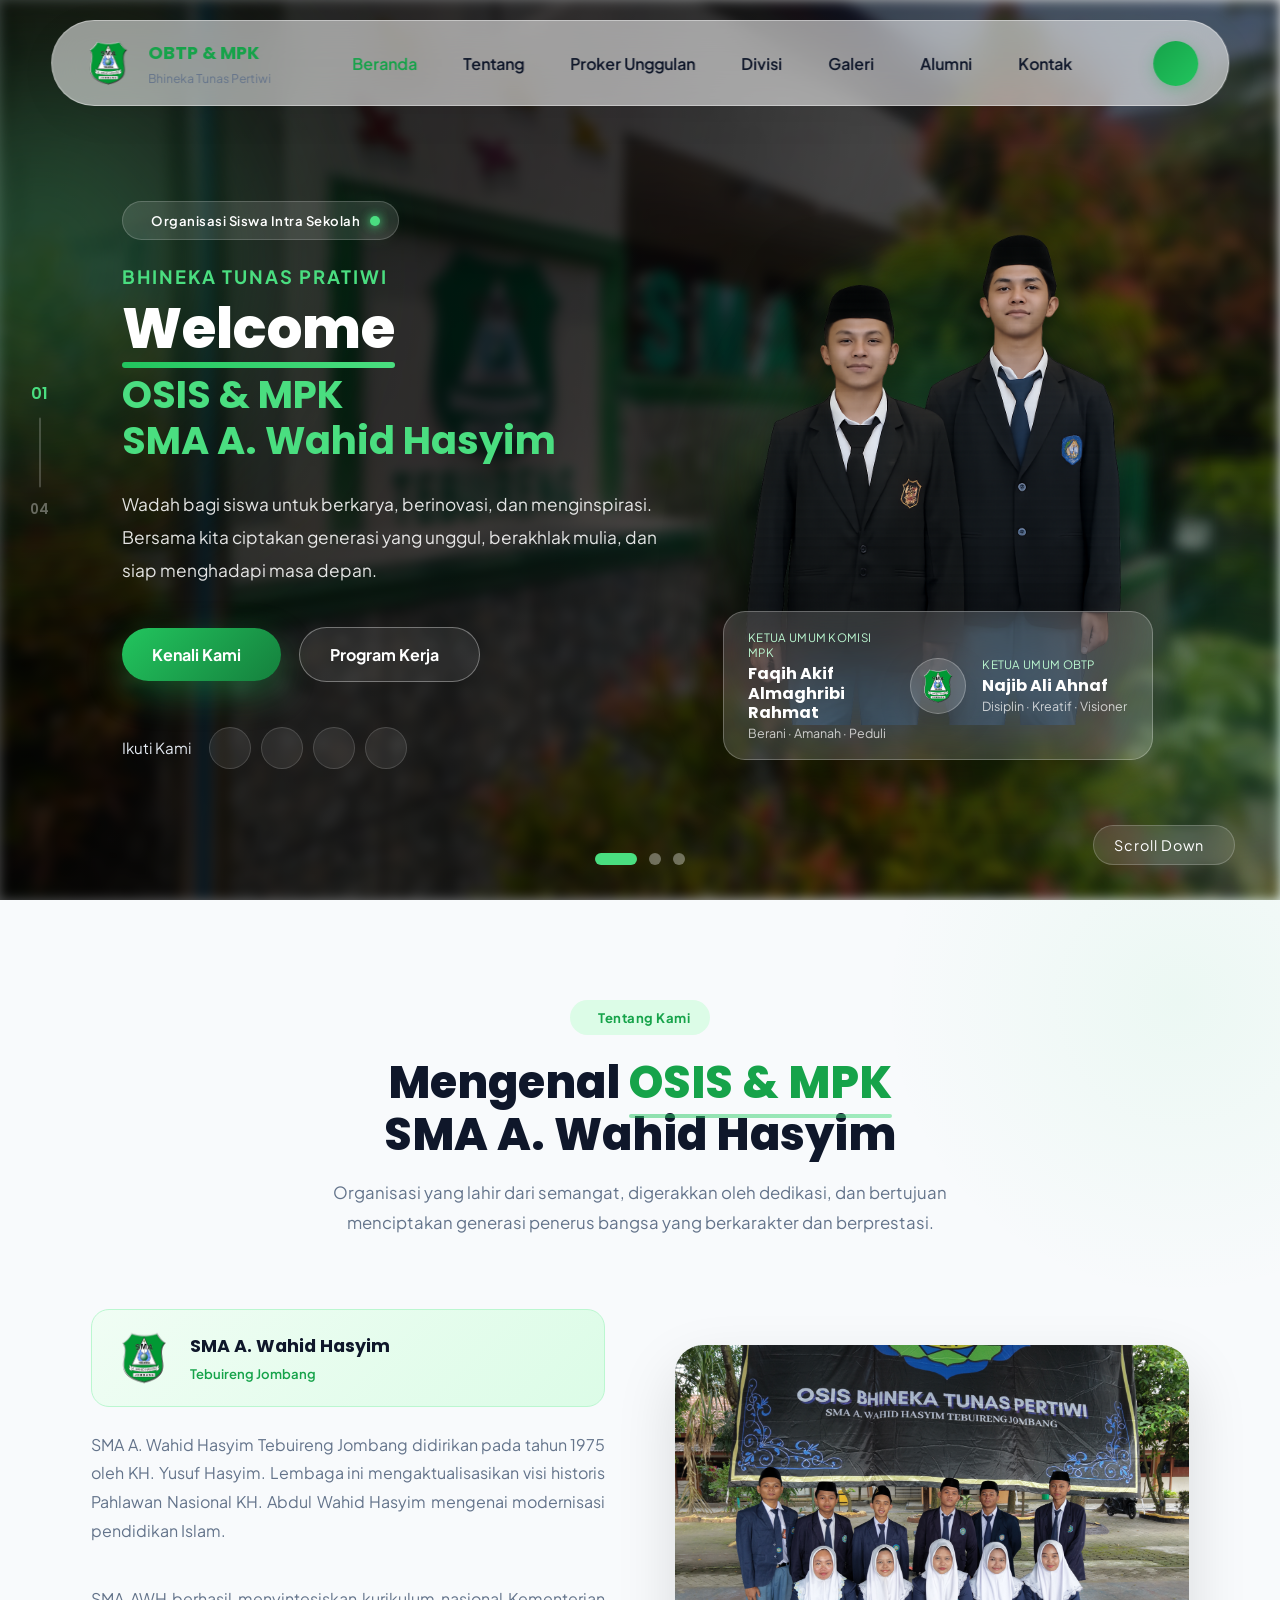
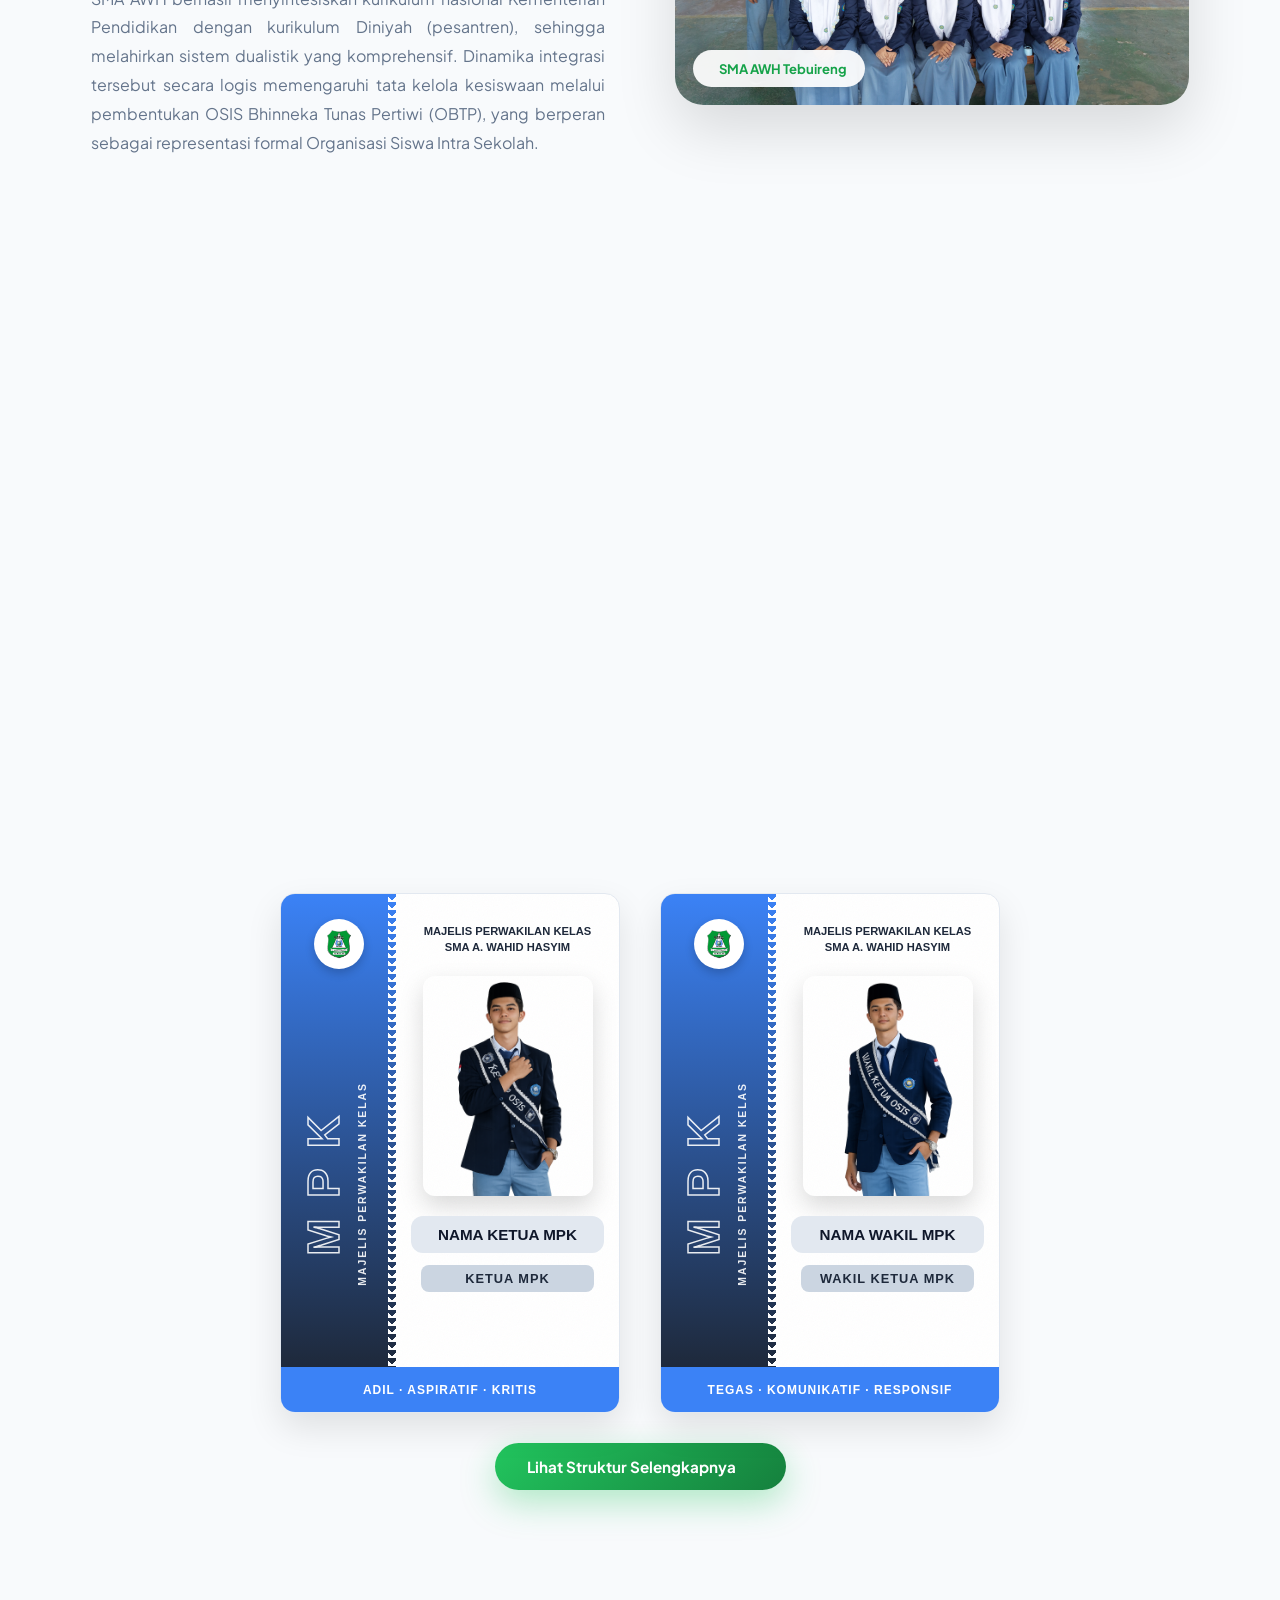
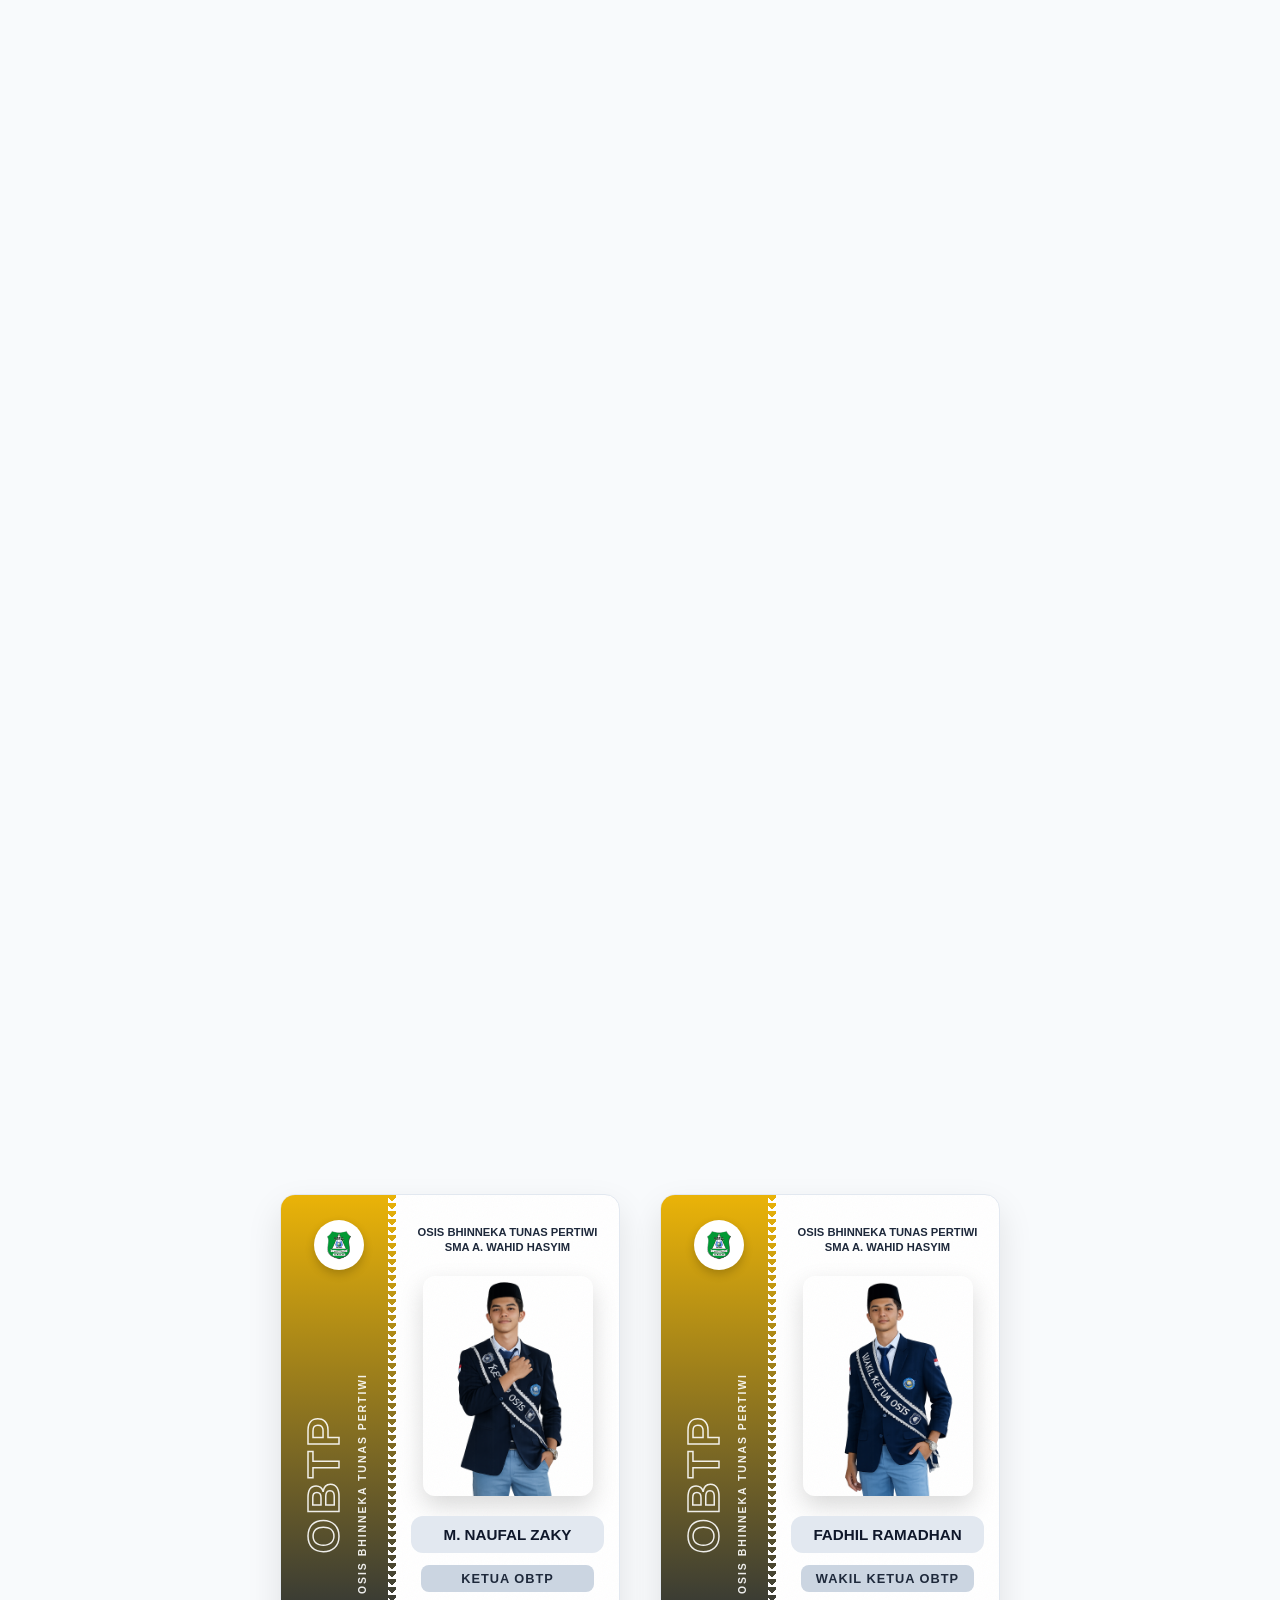
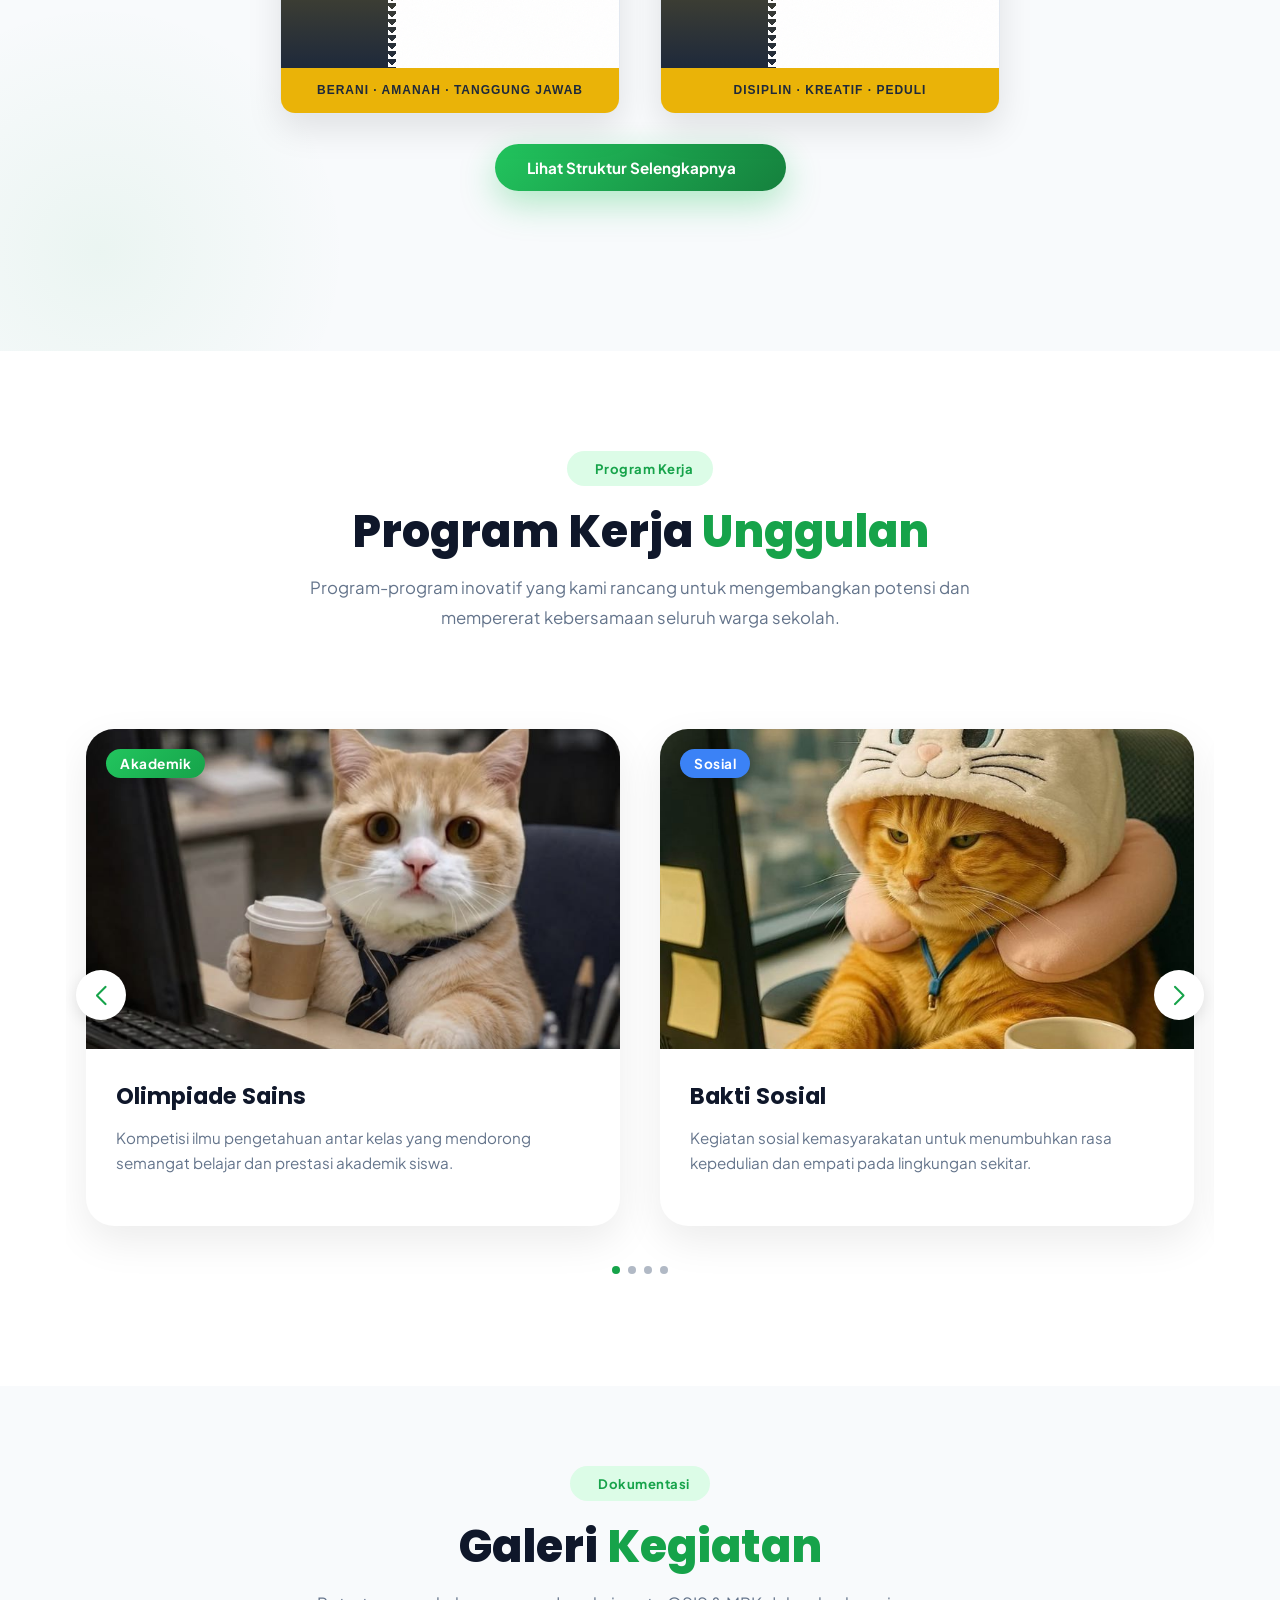
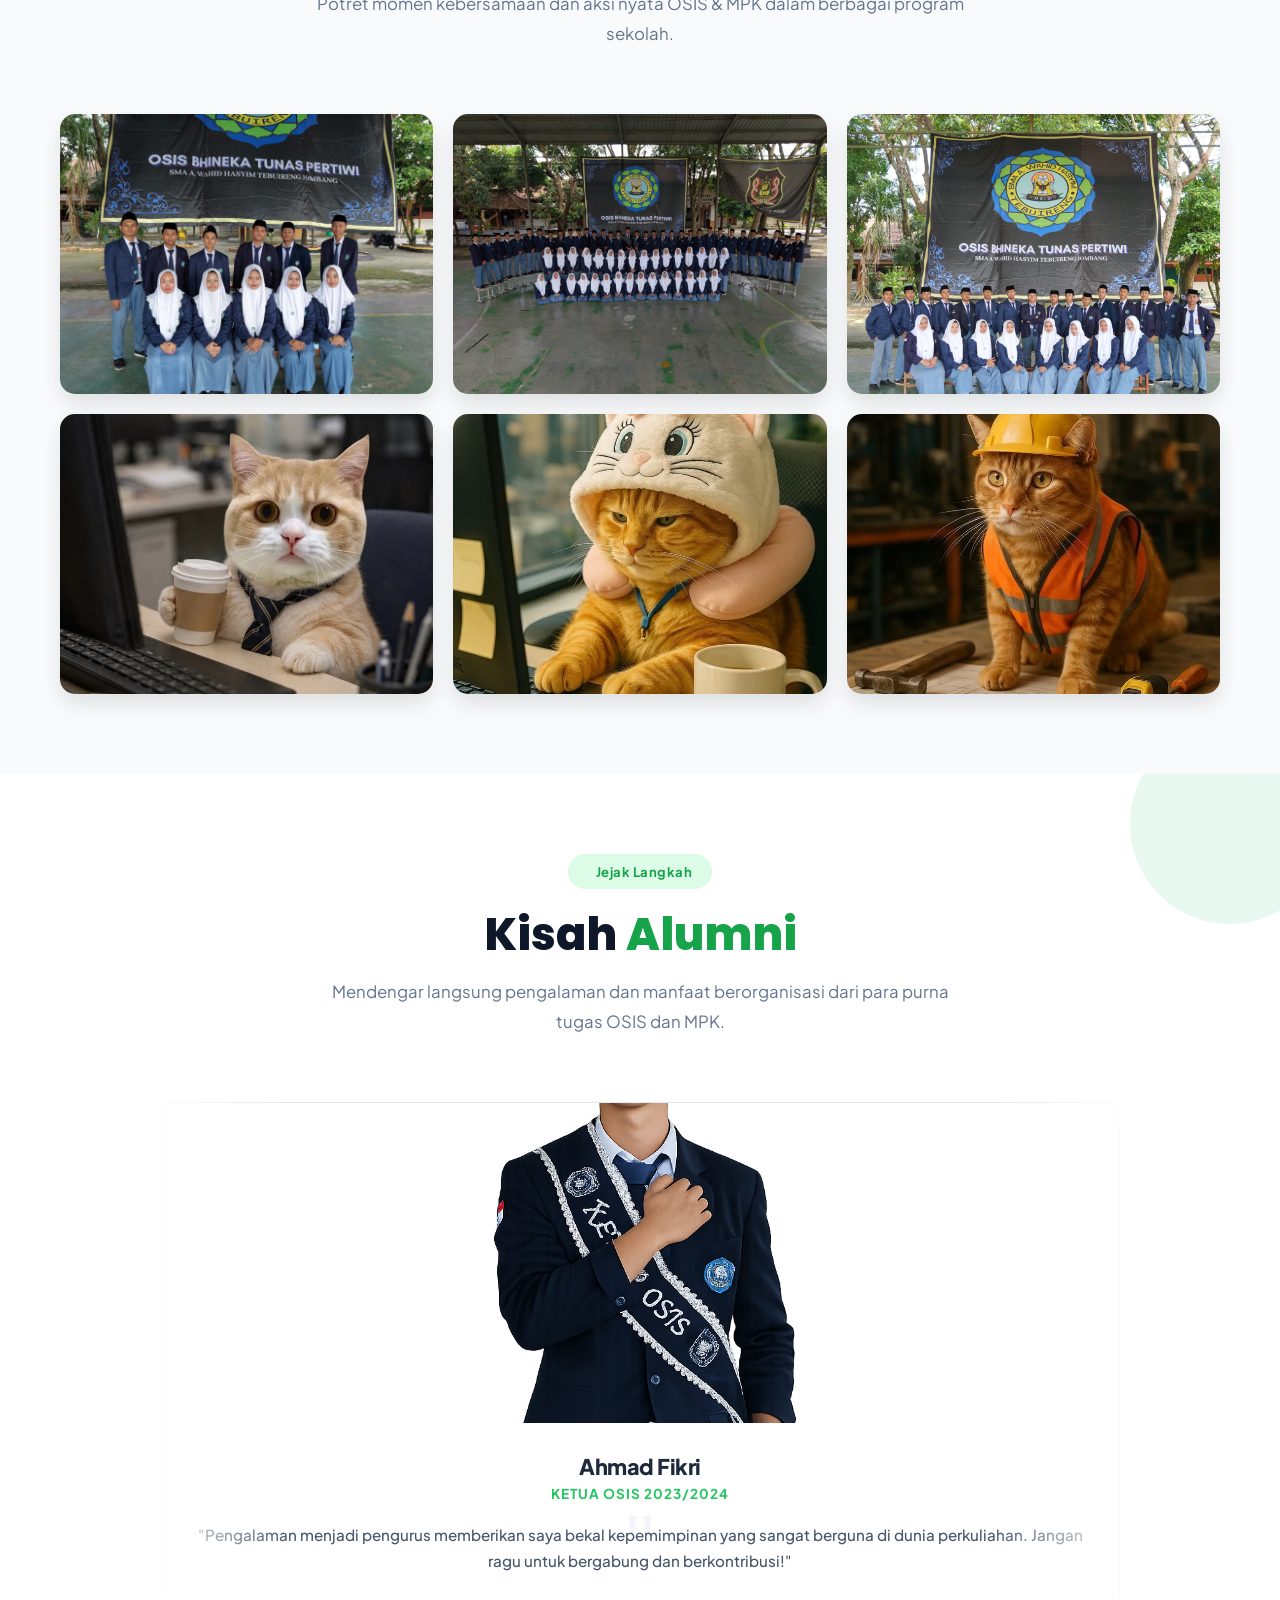
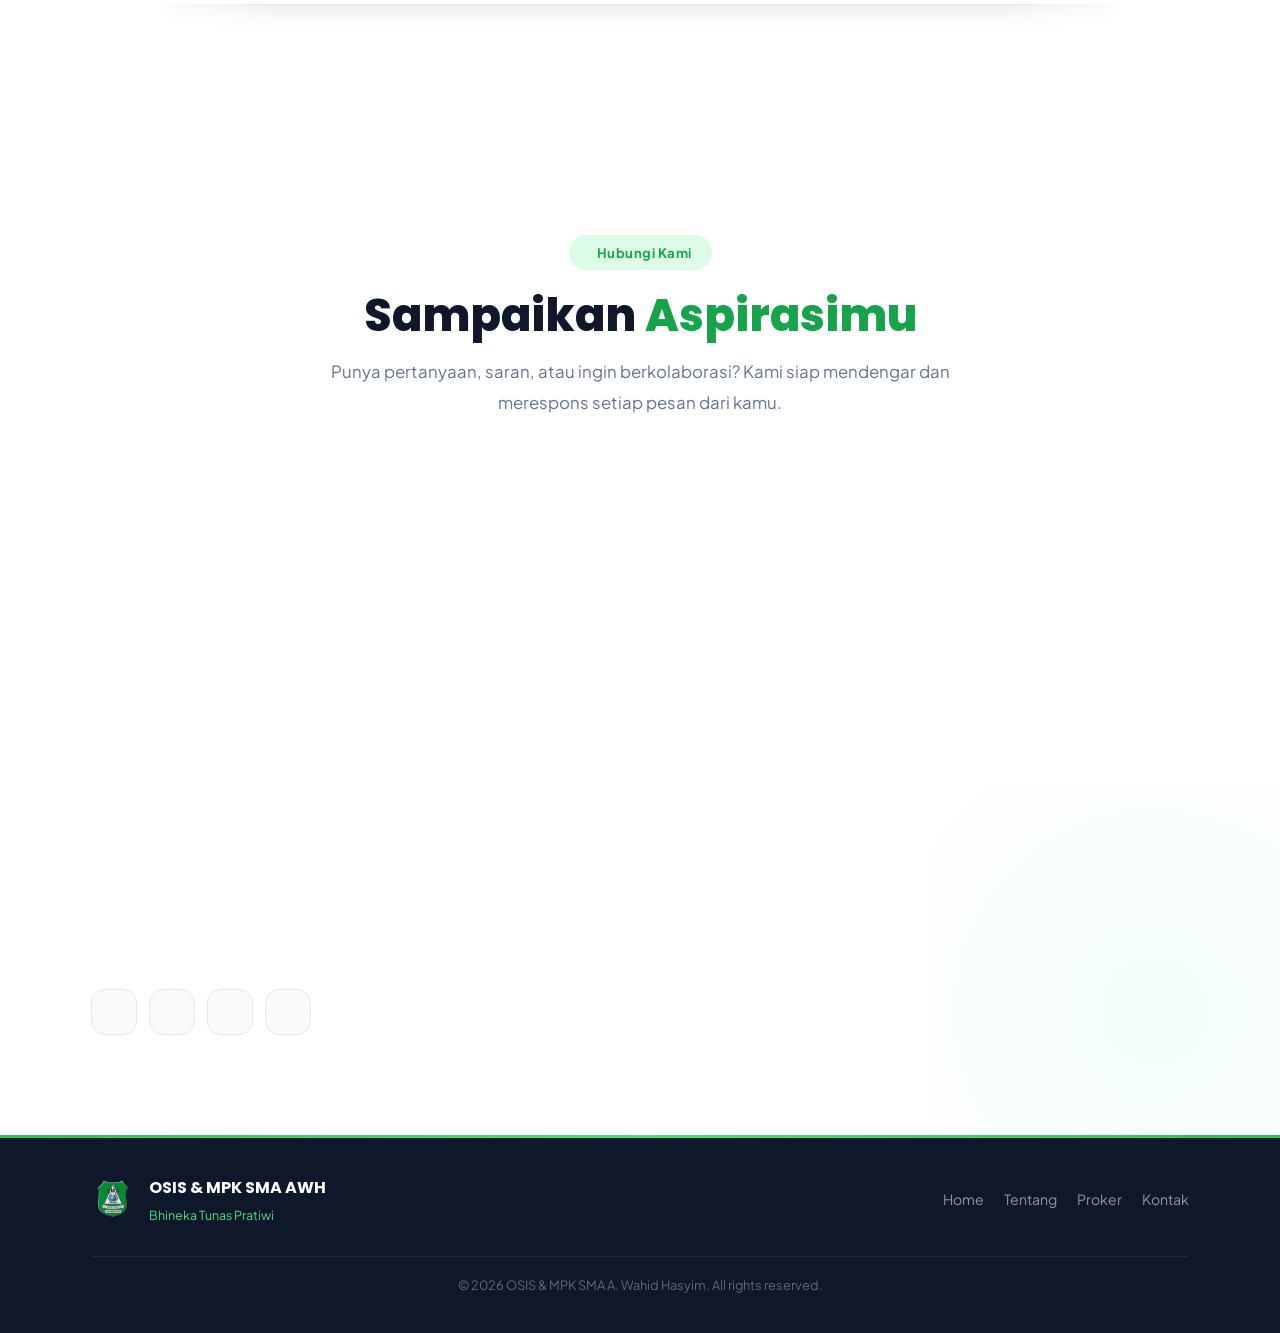
==== commit 697e0678: "Mengaggnti foto di hero" ====
--- a/index.html
+++ b/index.html
@@ -176,8 +176,7 @@
                 <div class="hero__circle"></div>
 
                 <!-- Foto Ketua & Wakil -->
-                <img src="assets/img/ketua.png" class="hero__person hero__ketua" alt="Ketua OSIS">
-                <img src="assets/img/wakil.png" class="hero__person hero__wakil" alt="Wakil Ketua">
+                <img src="assets/img/ketua obtp & mpk.png" class="hero__person hero__ketua" alt="Ketua & Wakil">
 
                 <!-- Stat Card Kanan Atas -->
                 <div class="hero__stat">
--- a/assets/css/style.css
+++ b/assets/css/style.css
@@ -1,4 +1,4 @@
-﻿:root{
+:root{
 
     --primary:#16A34A;
     --secondary:#22C55E;
@@ -563,7 +563,7 @@
     animation-delay:2s;
 }
 .hero__ketua{
-    margin-right:120px;
+    /* margin-right removed because we use a single combined image now */
 }
 .hero__stat{
     position:absolute;
@@ -3081,10 +3081,10 @@
 }
 
 .hero__ketua {
-    max-height: 530px !important; /* Make it large and prominent */
+    max-height: 600px !important; /* Make it large and prominent */
     width: auto !important;
-    max-width: none !important;
-    left: 36% !important;
+    max-width: 90% !important;
+    left: 50% !important;
     right: auto !important;
     transform: translateX(-50%) !important;
     z-index: 6 !important;
@@ -3144,7 +3144,7 @@
 /* Responsive updates for mobile and tablet views */
 @media(max-width:1200px) {
     .hero__image { min-height: 480px !important; }
-    .hero__ketua { max-height: 470px !important; left: 35% !important; }
+    .hero__ketua { max-height: 550px !important; left: 50% !important; }
     .hero__wakil { max-height: 400px !important; left: 68% !important; }
 }
 
@@ -3164,7 +3164,7 @@
         max-width: 500px !important;
         margin: 30px auto 0 !important;
     }
-    .hero__ketua { max-height: 470px !important; left: 35% !important; }
+    .hero__ketua { max-height: 500px !important; left: 50% !important; }
     .hero__wakil { max-height: 400px !important; left: 68% !important; }
     .hero__stat { left: -10px !important; }
     .hero__stat--2 { right: -10px !important; }
@@ -3174,7 +3174,7 @@
     .hero__title { font-size: 3.2rem !important; }
     .hero__school { font-size: 2rem !important; }
     .hero__image { min-height: 420px !important; }
-    .hero__ketua { max-height: 400px !important; left: 35% !important; }
+    .hero__ketua { max-height: 450px !important; left: 50% !important; }
     .hero__wakil { max-height: 340px !important; left: 68% !important; }
     .hero__stat, .hero__stat--2 {
         width: 120px !important;
@@ -3189,7 +3189,7 @@
     .hero__title { font-size: 2.6rem !important; }
     .hero__school { font-size: 1.6rem !important; }
     .hero__image { min-height: 360px !important; }
-    .hero__ketua { max-height: 330px !important; left: 32% !important; }
+    .hero__ketua { max-height: 380px !important; left: 50% !important; }
     .hero__wakil { max-height: 280px !important; left: 68% !important; }
     .hero__profile {
         flex-direction: column !important;
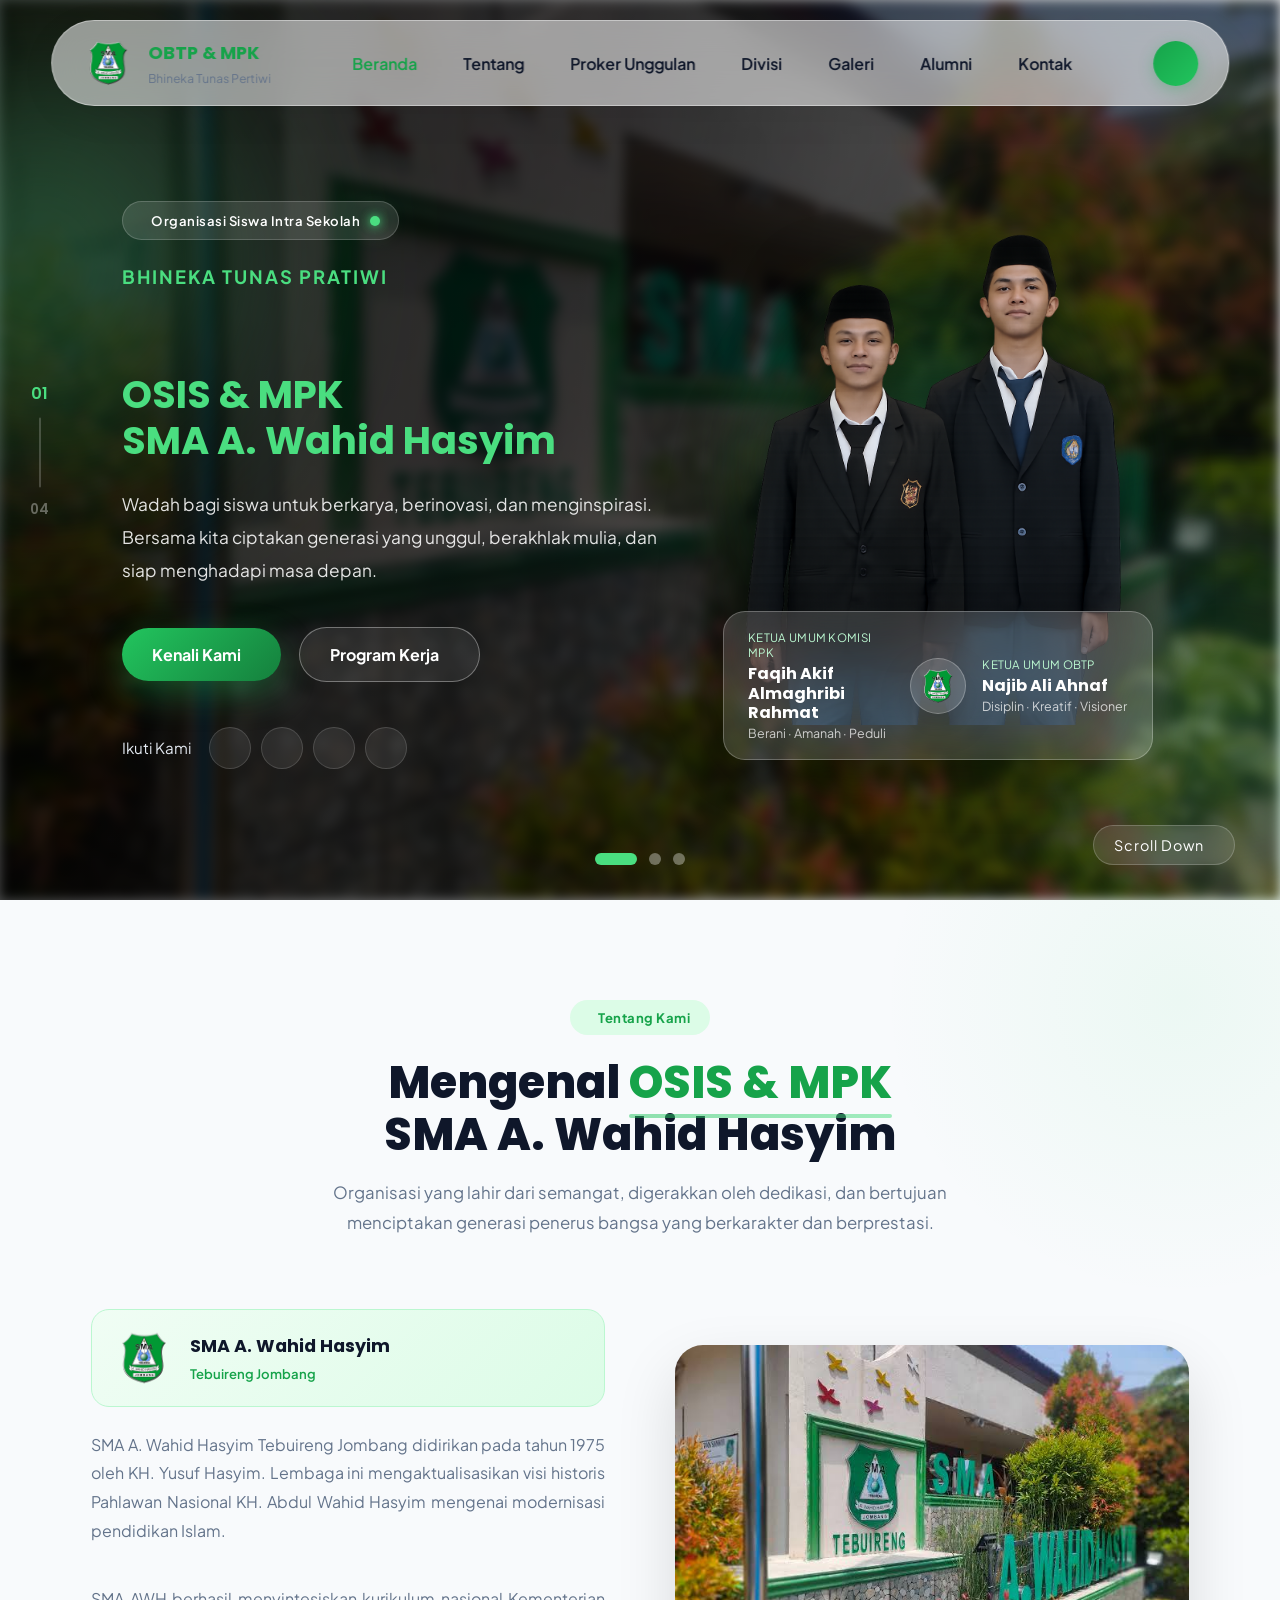
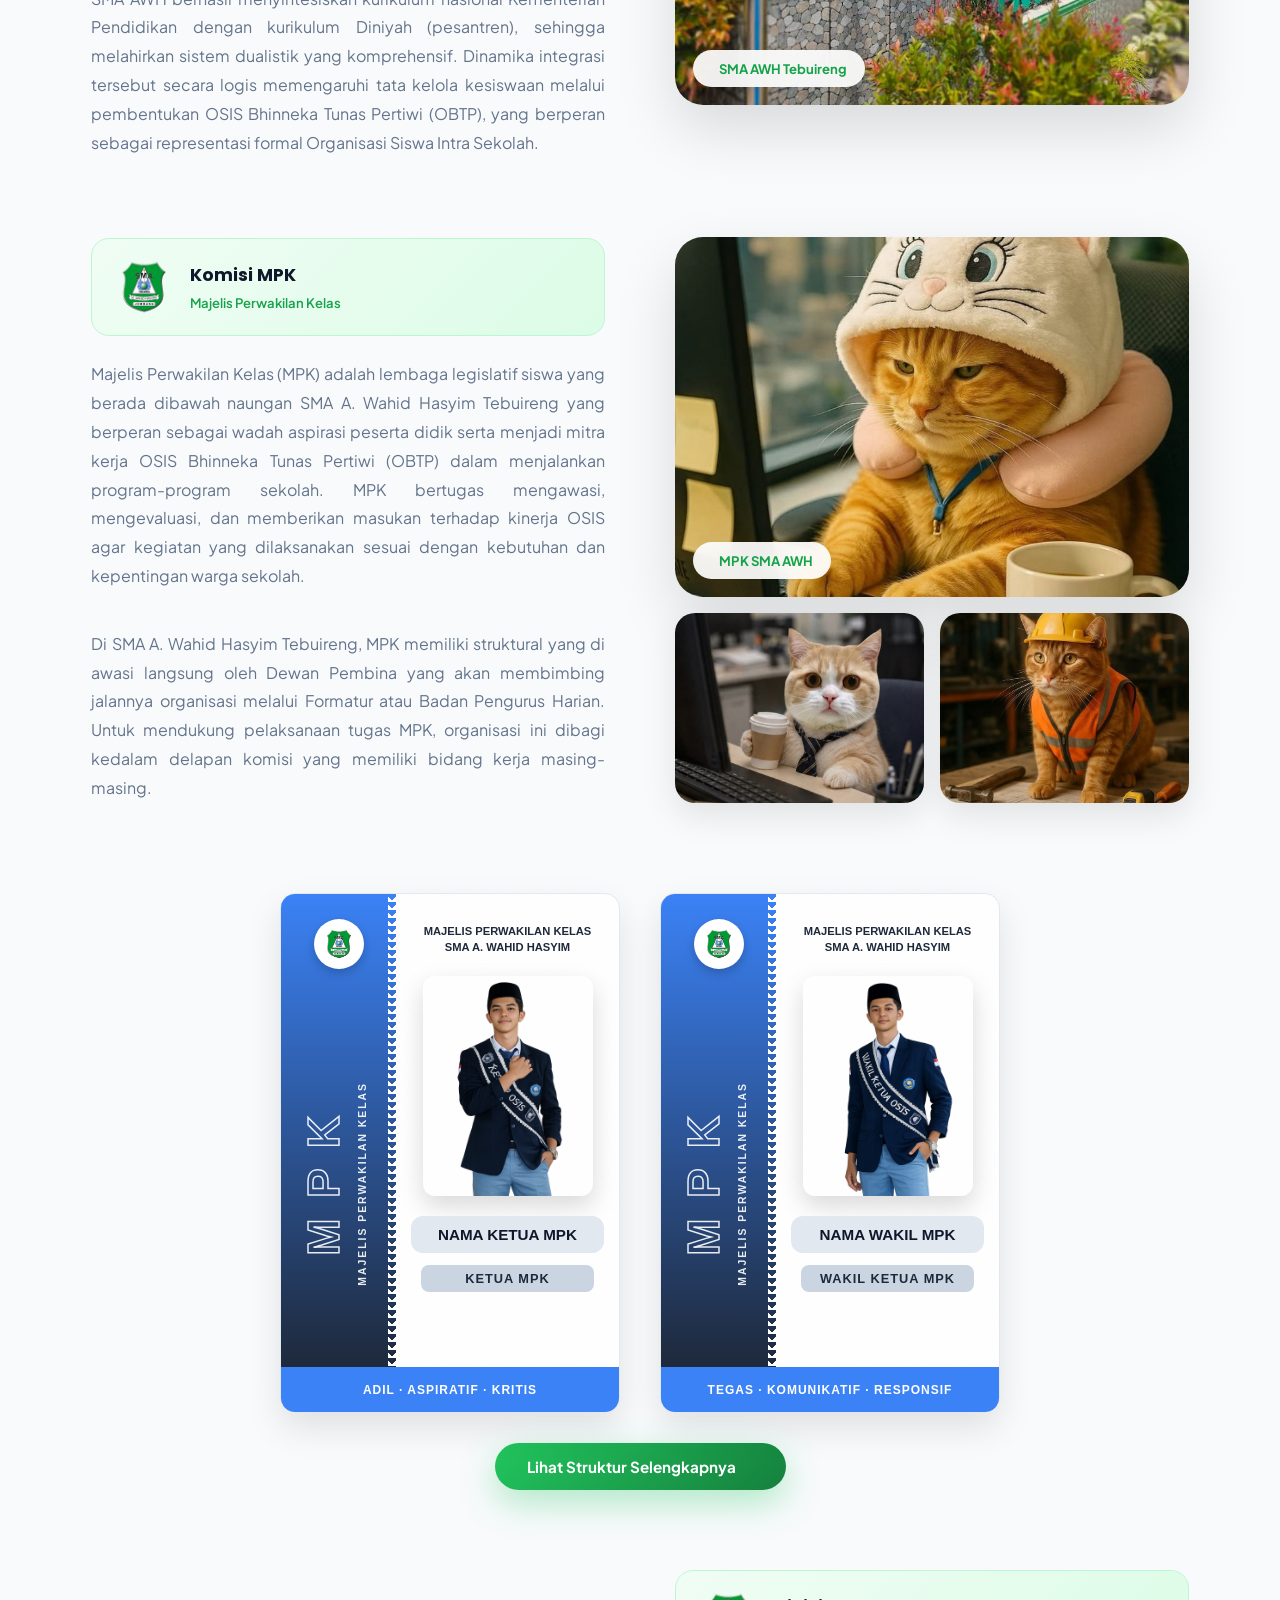
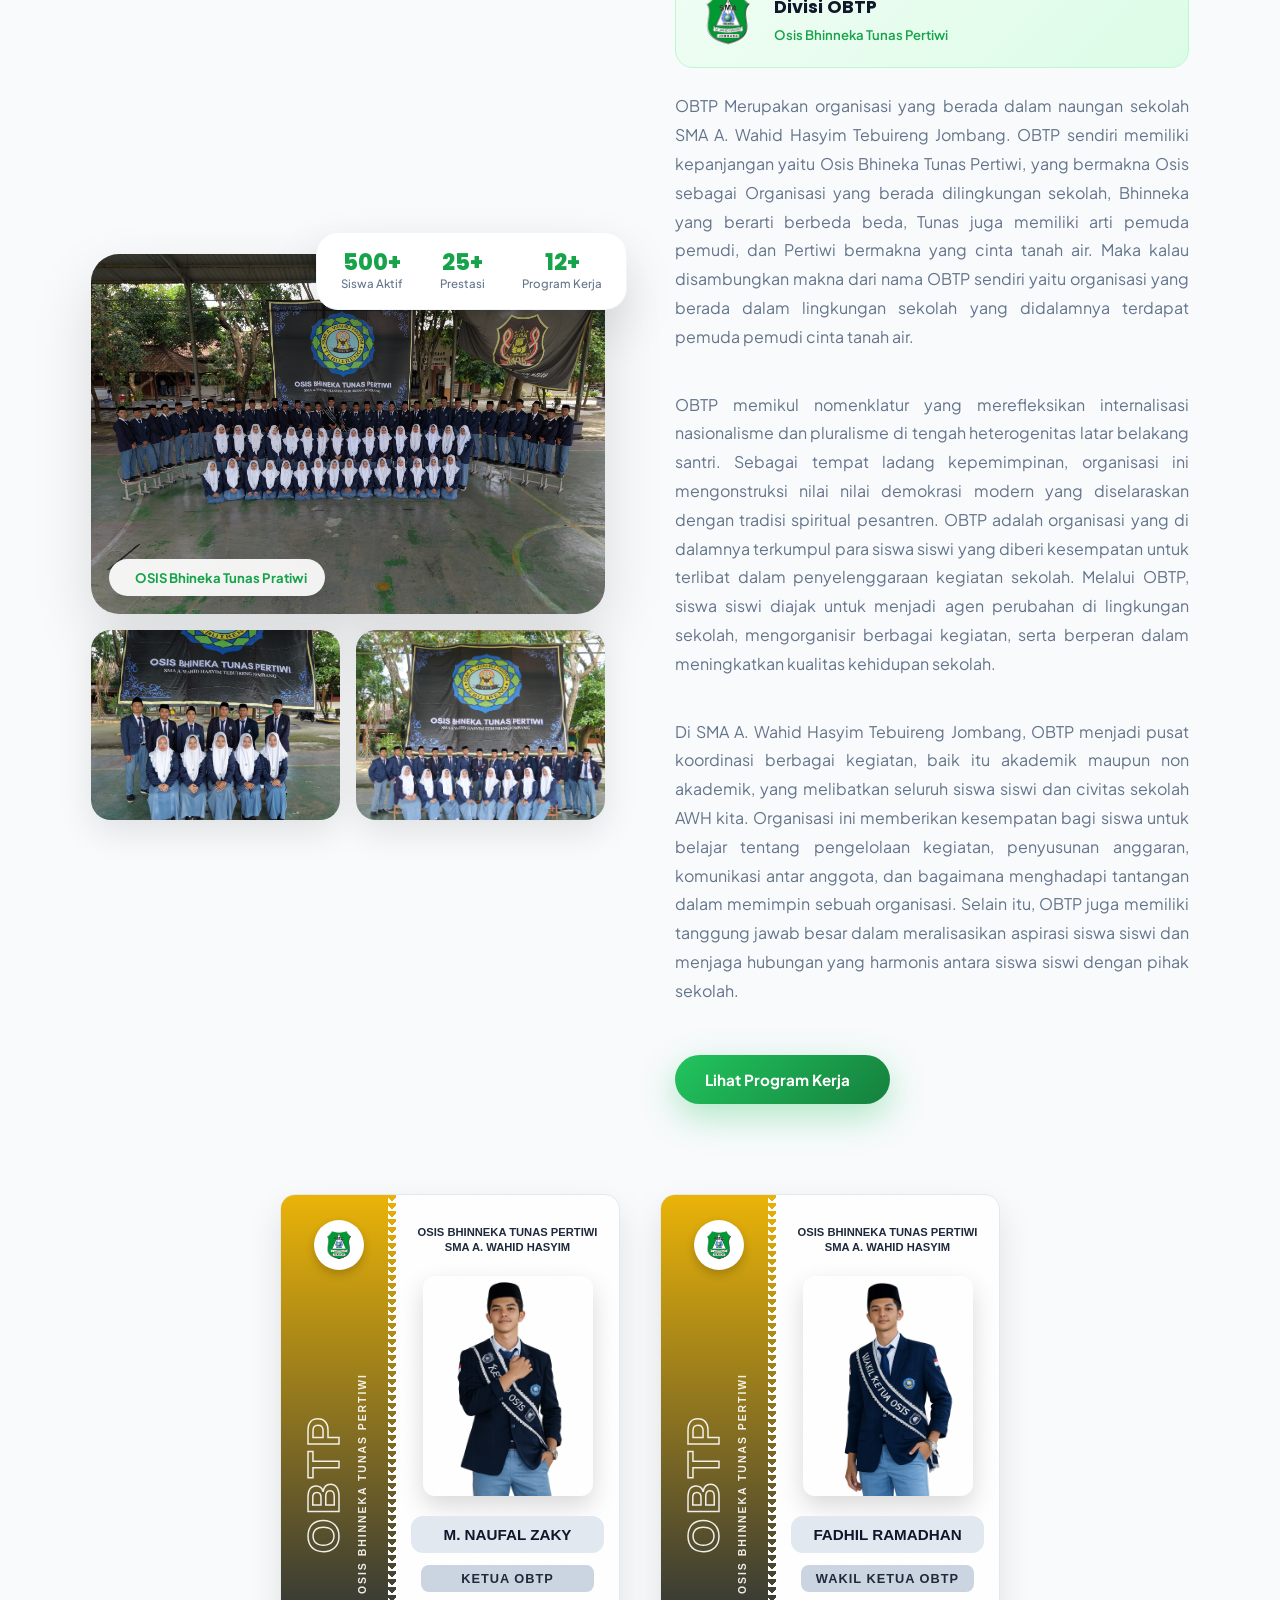
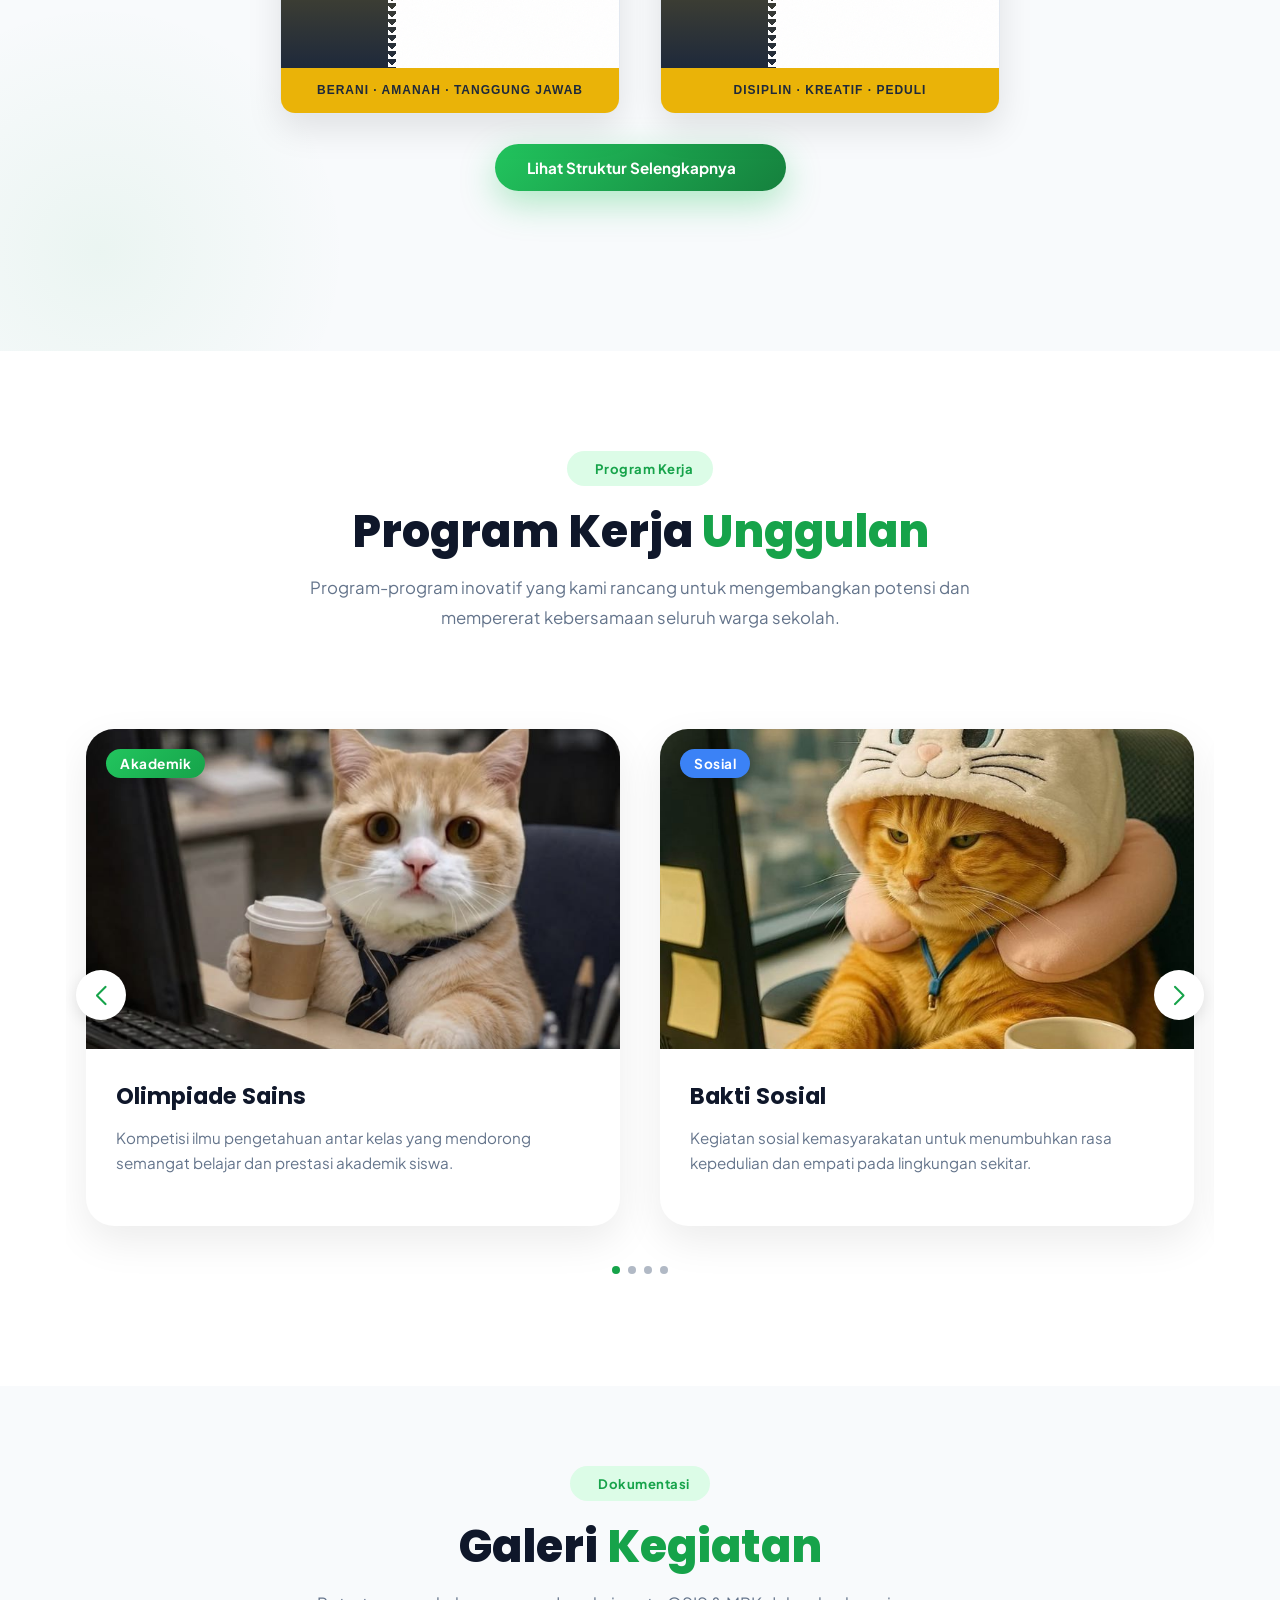
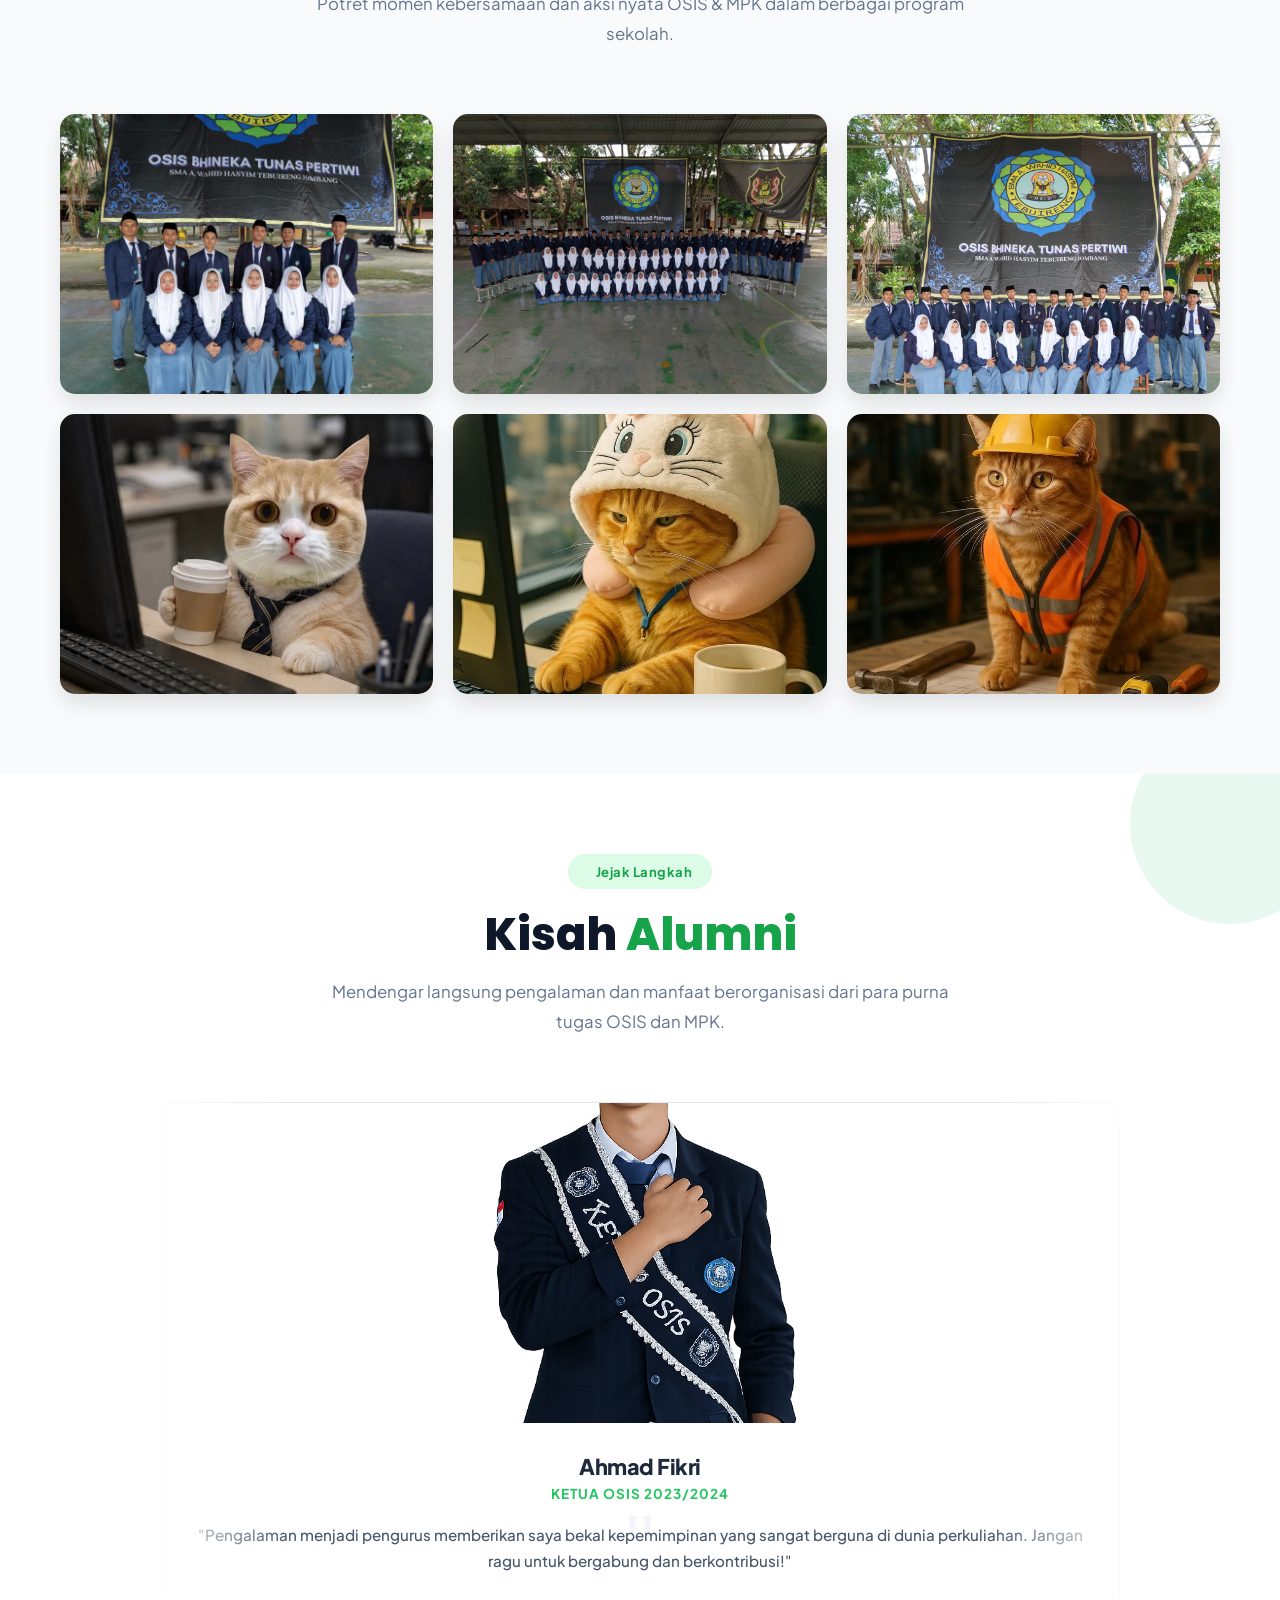
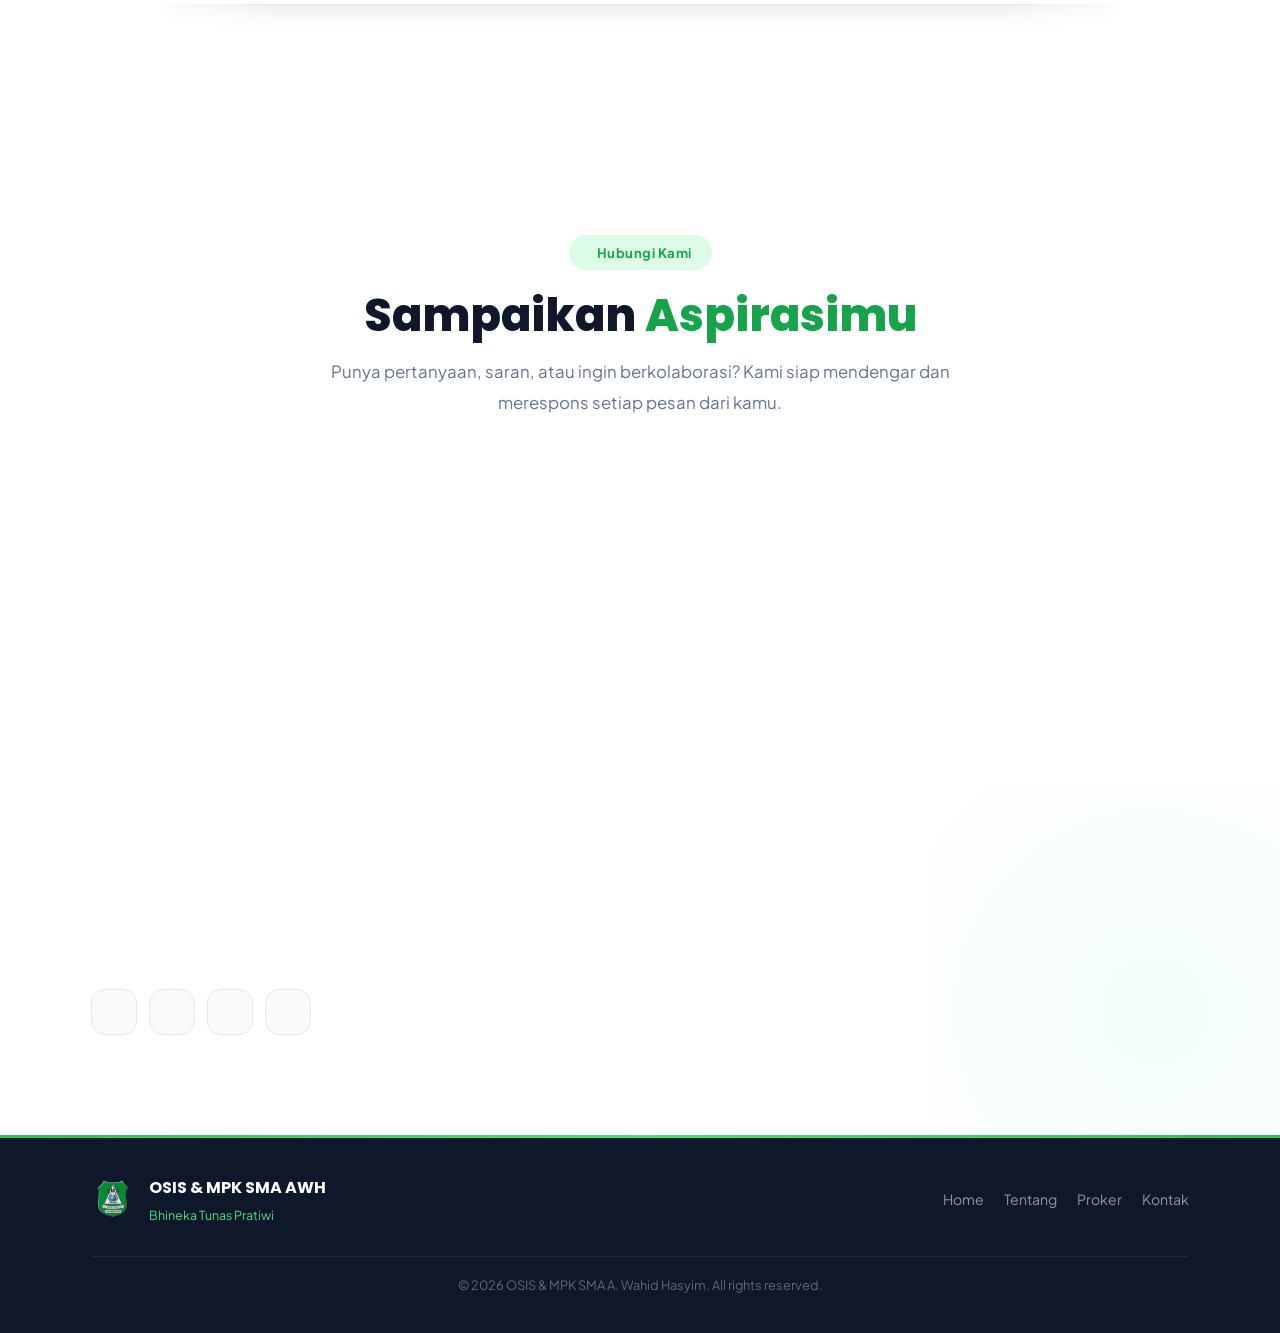
==== commit f43b40a6: "mengganti foto sekolah" ====
--- a/index.html
+++ b/index.html
@@ -269,7 +269,7 @@
             <!-- RIGHT: GALERI FOTO SMA AWH -->
             <div class="about__gallery">
                 <div class="about__img-main">
-                    <img src="assets/img/DJI_20260421094347_0028_D.JPG" alt="SMA A. Wahid Hasyim"
+                    <img src="assets/img/sekolah.jpg" alt="SMA A. Wahid Hasyim"
                         style="border-radius: 20px; box-shadow: 0 10px 30px rgba(0,0,0,0.1);">
                     <div class="about__img-badge">
                         <i class="ri-building-fill"></i> SMA AWH Tebuireng
